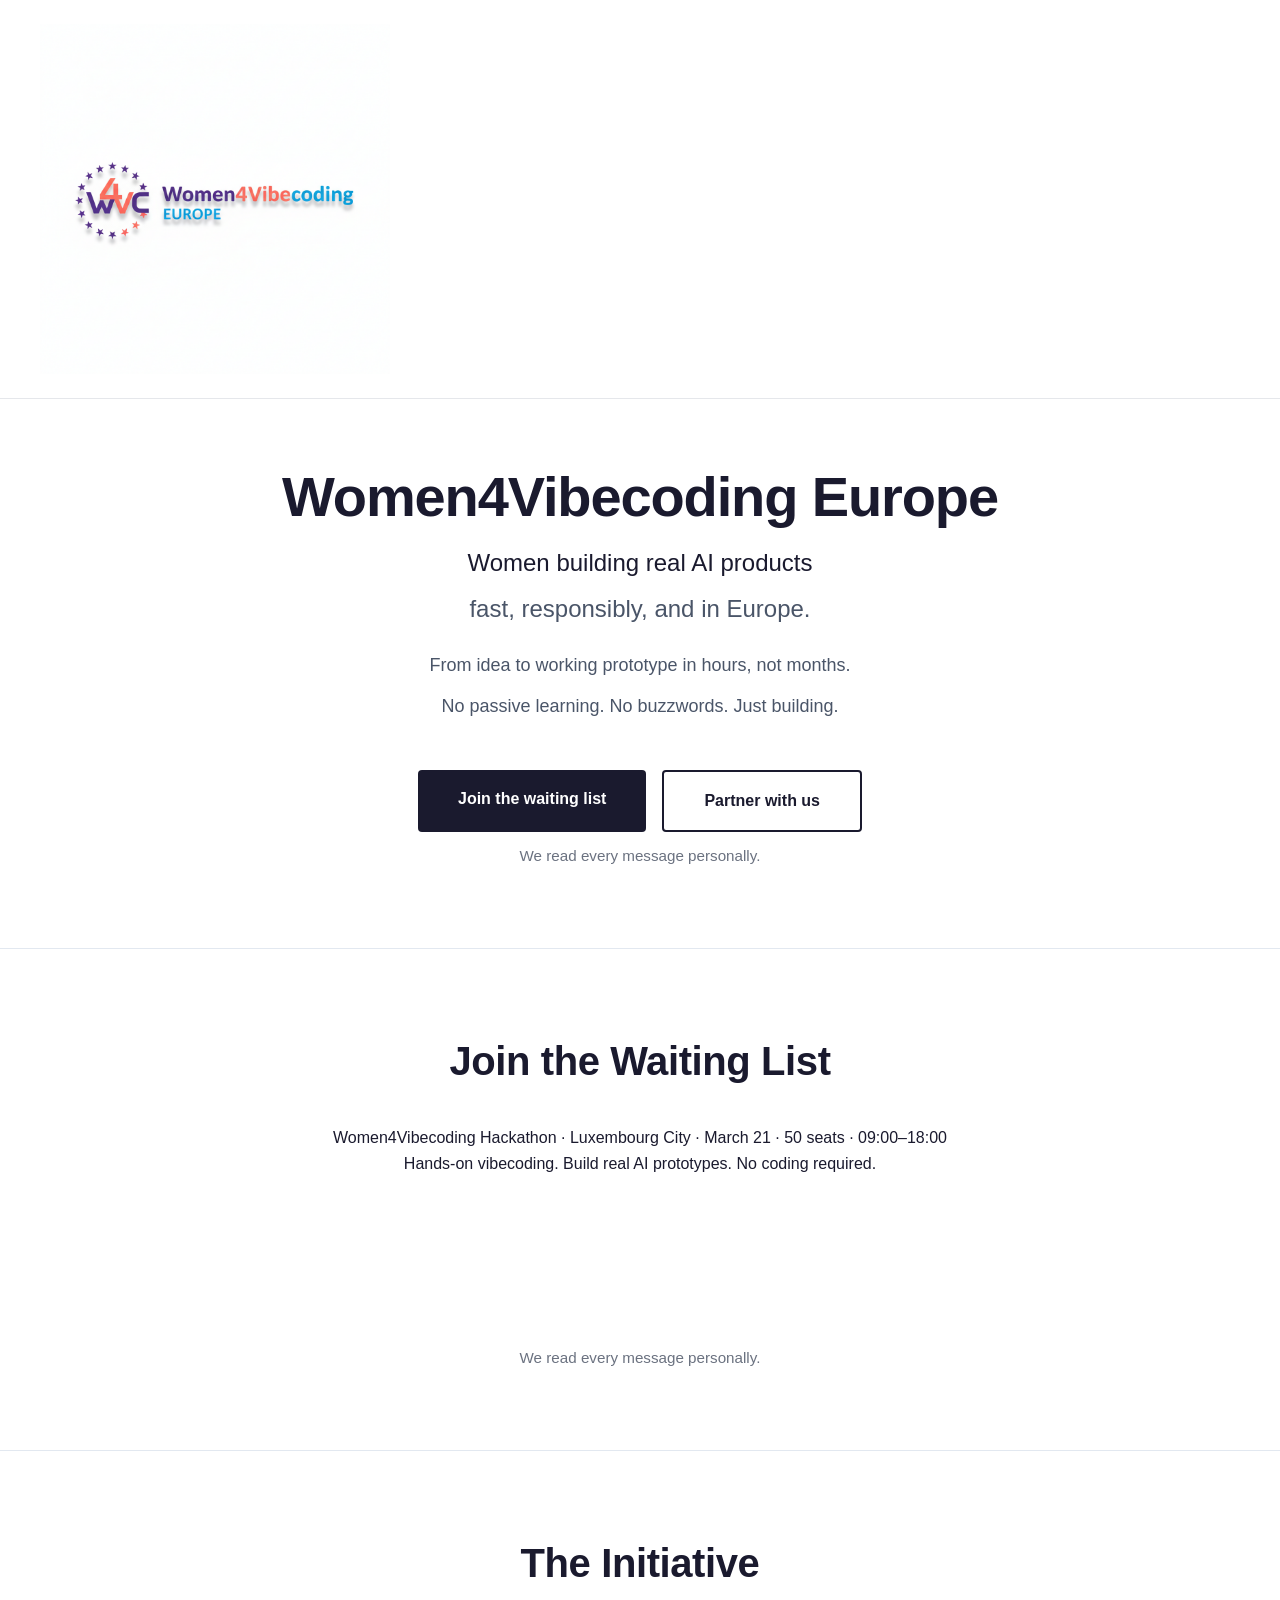
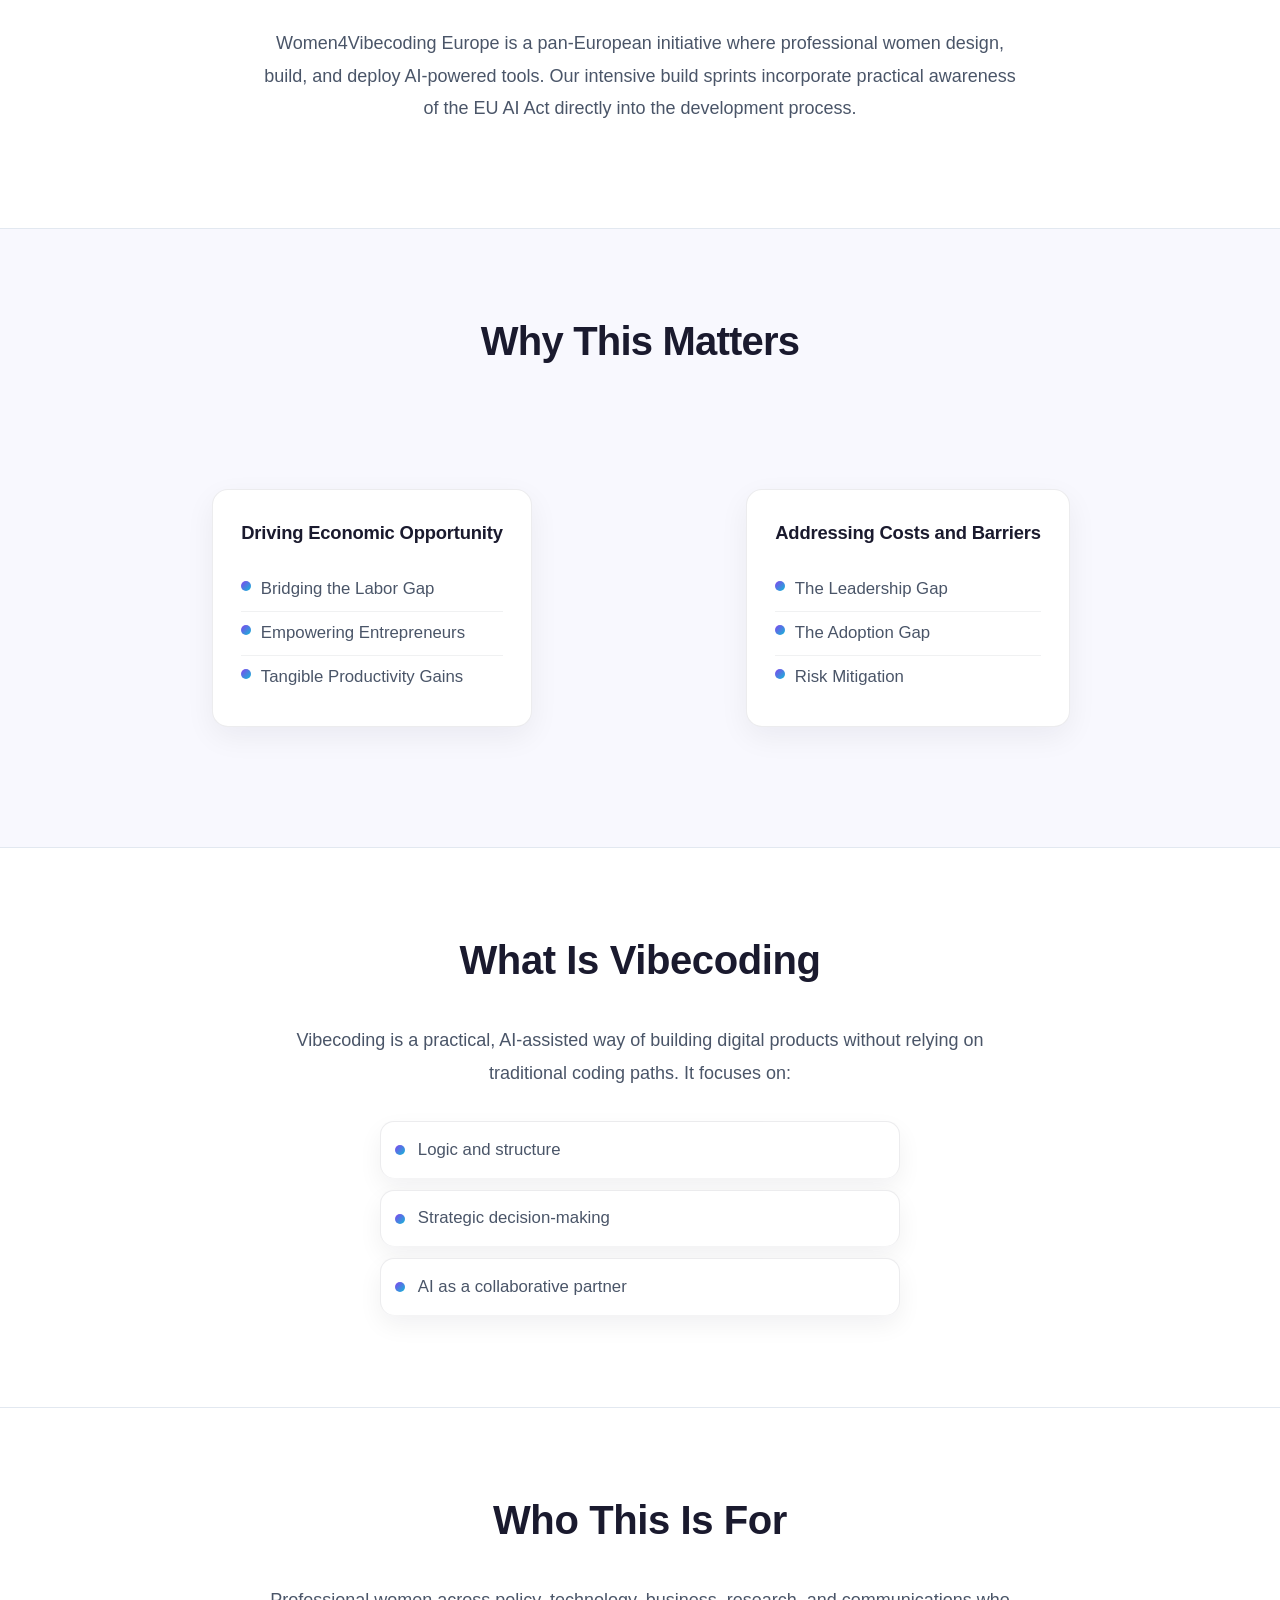
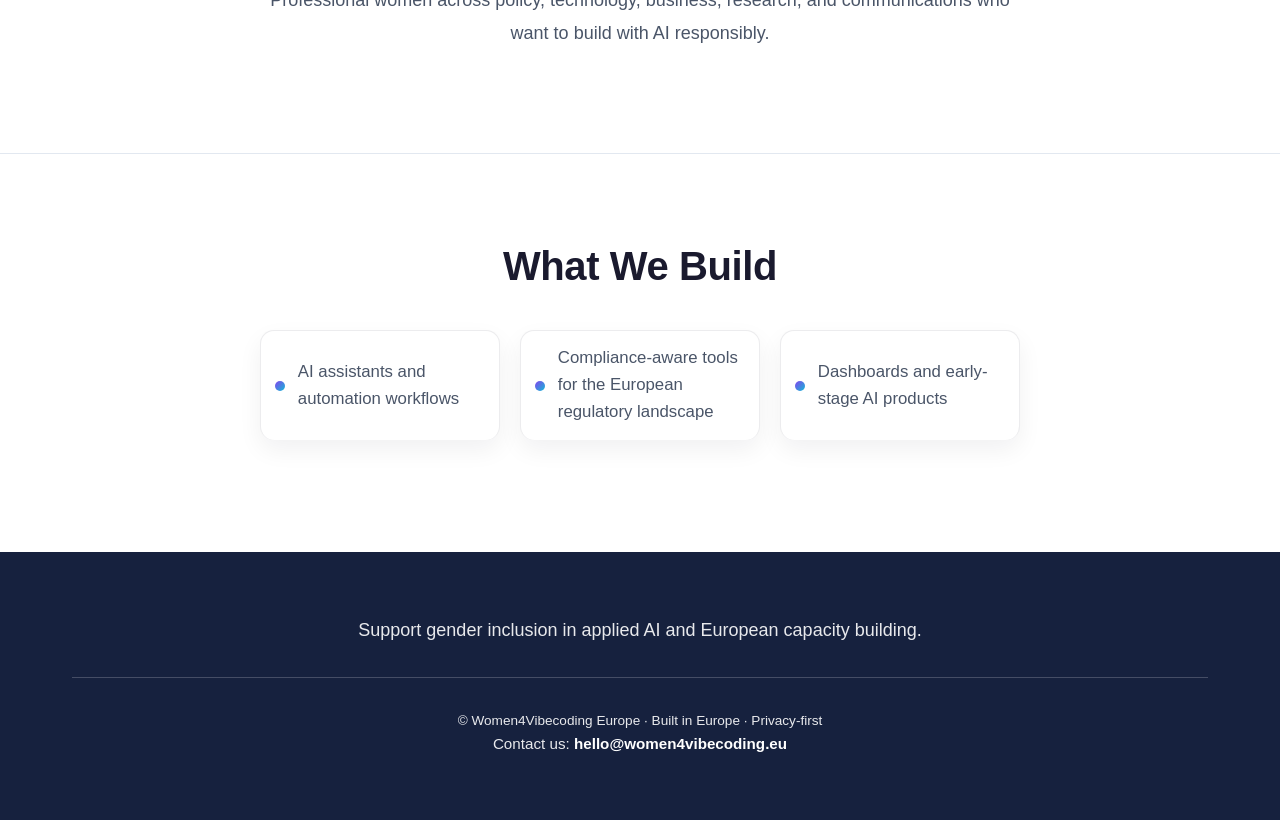
==== index.html @ bbecd5f6 "Refactor waiting list section in index.html" ====
<!DOCTYPE html>
<html lang="en">
<head>
    <meta charset="UTF-8">
    <meta name="viewport" content="width=device-width, initial-scale=1.0">
    <meta name="description" content="Women4Vibecoding Europe - Women building real AI products fast, responsibly, and in Europe.">
    <title>Women4Vibecoding Europe</title>
    <link rel="stylesheet" href="styles.css">
</head>
<body>
    <!-- HEADER -->
    <header class="site-header">
        <div class="header-inner">
            <img src="assets/logo.png" alt="Women4Vibecoding Europe logo" class="site-logo" />
        </div>
    </header>

    <!-- HERO SECTION -->
    <section class="hero">
        <div class="container">
            <h1>Women4Vibecoding Europe</h1>
            <p class="hero-subtitle">
                Women building real AI products<br />
                <span class="hero-subline">fast, responsibly, and in Europe.</span>
            </p>
            <div class="support-text">
                <p>From idea to working prototype in hours, not months.</p>
                <p>No passive learning. No buzzwords. Just building.</p>
            </div>
            <div class="cta-group">
               <a href="#waiting-list" class="btn btn-primary">Join the waiting list</a>

                <a href="mailto:hello@women4vibecoding.eu?subject=Partnership%20Inquiry%20%E2%80%93%20Women4Vibecoding%20Europe&body=Hello%20Women4Vibecoding%20Europe%20team%2C%0D%0A%0D%0AI%20would%20like%20to%20explore%20a%20potential%20partnership.%0D%0A%0D%0AOrganization%3A%0D%0AType%20of%20partnership%3A%0D%0ACountry%3A%0D%0A%0D%0ABest%20regards%2C" class="btn btn-secondary">Partner with us</a>
            </div>
            <p class="cta-note">We read every message personally.</p>
        </div>
    </section>
    
    <!-- WAITING LIST -->
<section class="section waiting-list" id="waiting-list">
  <div class="container">
    <h2>Join the Waiting List</h2>

    <p class="waiting-intro">
      Women4Vibecoding Hackathon · Luxembourg City · March 21 · 50 seats · 09:00–18:00<br>
      Hands-on vibecoding. Build real AI prototypes. No coding required.
    </p>

    <div class="form-wrapper">
      <iframe
        src="https://docs.google.com/forms/d/e/1FAIpQLScGwPpW0lALgQm5p0lNPmf7tc7ethGDzcjb0LZGC8SqB6y7Rw/viewform?embedded=true"
        frameborder="0"
        marginheight="0"
        marginwidth="0"
        loading="lazy"
      >
        Loading…
      </iframe>
    </div>

    <p class="cta-note">We read every message personally.</p>
  </div>
</section>
    <!-- THE INITIATIVE -->
    <section class="section" id="initiative">
        <div class="container">
            <h2>The Initiative</h2>
            <div class="content">
                <p>Women4Vibecoding Europe is a pan-European initiative where professional women design, build, and deploy AI-powered tools. Our intensive build sprints incorporate practical awareness of the EU AI Act directly into the development process.</p>
            </div>
        </div>
    </section>

    <!-- WHY THIS MATTERS -->
    <section class="section why-matters" id="why-matters">
        <div class="container">
            <h2>Why This Matters</h2>
            
            <div class="matters-group">
                <h3>Driving Economic Opportunity</h3>
                <ul>
                    <li>Bridging the Labor Gap</li>
                    <li>Empowering Entrepreneurs</li>
                    <li>Tangible Productivity Gains</li>
                </ul>
            </div>

            <div class="matters-group">
                <h3>Addressing Costs and Barriers</h3>
                <ul>
                    <li>The Leadership Gap</li>
                    <li>The Adoption Gap</li>
                    <li>Risk Mitigation</li>
                </ul>
            </div>
        </div>
    </section>

    <!-- WHAT IS VIBECODING -->
    <section class="section" id="vibecoding">
        <div class="container">
            <h2>What Is Vibecoding</h2>
            <div class="content">
                <p>Vibecoding is a practical, AI-assisted way of building digital products without relying on traditional coding paths. It focuses on:</p>
                <ul class="vibecoding-list">
                    <li>Logic and structure</li>
                    <li>Strategic decision-making</li>
                    <li>AI as a collaborative partner</li>
                </ul>
            </div>
        </div>
    </section>

    <!-- WHO THIS IS FOR -->
    <section class="section" id="who-for">
        <div class="container">
            <h2>Who This Is For</h2>
            <div class="content">
                <p>Professional women across policy, technology, business, research, and communications who want to build with AI responsibly.</p>
            </div>
        </div>
    </section>

    <!-- WHAT WE BUILD -->
    <section class="section" id="what-build">
        <div class="container">
            <h2>What We Build</h2>
            <div class="content">
                <ul class="build-list">
                    <li>AI assistants and automation workflows</li>
                    <li>Compliance-aware tools for the European regulatory landscape</li>
                    <li>Dashboards and early-stage AI products</li>
                </ul>
            </div>
        </div>
    </section>

    <!-- FOOTER / CONTACT -->
    <footer class="footer" id="contact">
        <div class="container">
            <p class="footer-text">Support gender inclusion in applied AI and European capacity building.</p>
            <div class="site-footer">
                <p class="footer-legal">
  © Women4Vibecoding Europe · Built in Europe · Privacy-first
</p>

                <p>
                    Contact us: 
                    <a href="mailto:hello@women4vibecoding.eu">hello@women4vibecoding.eu</a>
                </p>
            </div>
        </div>
    </footer>
</body>
</html>
---- styles.css ----
/* Reset and Base Styles */
* {
    margin: 0;
    padding: 0;
    box-sizing: border-box;
}

:root {
    --primary-color: #1a1a2e;
    --secondary-color: #16213e;
    --accent-color: #0f3460;
    --text-color: #1a1a2e;
    --text-light: #4a5568;
    --white: #ffffff;
    --border-color: #e2e8f0;
    --hover-primary: #0f1419;
    --hover-secondary: #2d3748;
}

body {
    font-family: -apple-system, BlinkMacSystemFont, 'Segoe UI', 'Roboto', 'Oxygen', 'Ubuntu', 'Cantarell', 'Fira Sans', 'Droid Sans', 'Helvetica Neue', sans-serif;
    line-height: 1.6;
    color: var(--text-color);
    background-color: var(--white);
    font-size: 16px;
}

.container {
    max-width: 1200px;
    margin: 0 auto;
    padding: 0 2rem;
}

/* Header */
.site-header {
    background: #ffffff;
    padding-top: 24px;
    padding-bottom: 24px;
    padding-left: 2rem;
    padding-right: 2rem;
    border-bottom: 1px solid #e5e7eb;
}

.header-inner {
    max-width: 1200px;
    margin: 0 auto;
    display: flex;
    align-items: center;
}

.site-logo {
    height: 350px;
    width: auto;
}

/* Hero Section */
.hero {
    padding: 3rem 0 5rem;
    margin-top: 0;
    text-align: center;
    background-color: var(--white);
}

.hero h1 {
    font-size: 3.5rem;
    font-weight: 700;
    line-height: 1.2;
    margin-top: 16px;
    margin-bottom: 16px;
    color: var(--text-color);
    letter-spacing: -0.02em;
}

.hero-subtitle {
    font-size: 1.5rem;
    line-height: 1.4;
    margin-top: 1rem;
    margin-bottom: 24px;
    color: var(--text-color);
}

.hero-subline {
    display: block;
    margin-top: 0.75rem;
    font-weight: 500;
    color: var(--text-light);
}

.hero .support-text {
    margin-bottom: 3rem;
    font-size: 1.125rem;
    color: var(--text-light);
    line-height: 1.8;
}

.hero .support-text p {
    margin-bottom: 0.5rem;
}

.cta-group {
    display: flex;
    gap: 1rem;
    justify-content: center;
    flex-wrap: wrap;
}

.cta-note {
    margin-top: 0.75rem;
    font-size: 0.95rem;
    color: #6b7280;
    text-align: center;
}

/* Buttons */
.btn {
    display: inline-block;
    padding: 1rem 2.5rem;
    font-size: 1rem;
    font-weight: 600;
    text-decoration: none;
    border-radius: 4px;
    transition: background-color 0.2s ease, color 0.2s ease;
    border: none;
    cursor: pointer;
}

.btn-primary {
    background-color: var(--primary-color);
    color: var(--white);
}

.btn-primary:hover {
    background-color: var(--hover-primary);
}

.btn-secondary {
    background-color: transparent;
    color: var(--primary-color);
    border: 2px solid var(--primary-color);
}

.btn-secondary:hover {
    background-color: var(--primary-color);
    color: var(--white);
}

/* Section Styles */
.section {
    padding: 5rem 0;
    border-top: 1px solid var(--border-color);
}

.section:first-of-type {
    border-top: none;
    padding-top: 6rem;
}

.section h2 {
    font-size: 2.5rem;
    font-weight: 700;
    margin-bottom: 3rem;
    color: var(--text-color);
    letter-spacing: -0.01em;
}

.section .content {
    font-size: 1.125rem;
    line-height: 1.8;
    color: var(--text-light);
    max-width: 800px;
}

.section .content p {
    margin-bottom: 1.5rem;
}

/* Lists */
.matters-list,
.vibecoding-list,
.build-list {
    list-style: none;
    padding-left: 0;
}

.matters-list li,
.vibecoding-list li,
.build-list li {
    padding: 0.75rem 0;
    font-size: 1.125rem;
    line-height: 1.8;
    color: var(--text-light);
    border-bottom: 1px solid var(--border-color);
}

.matters-list li:last-child,
.vibecoding-list li:last-child,
.build-list li:last-child {
    border-bottom: none;
}

.matters-list li strong {
    color: var(--text-color);
    font-weight: 600;
}

/* Why This Matters - Restructured */
.why-matters {
    padding: 5rem 0;
}

.matters-group {
    margin-top: 3rem;
    max-width: 800px;
}

.matters-group:first-of-type {
    margin-top: 2rem;
}

.matters-group h3 {
    font-size: 1.25rem;
    margin-bottom: 1rem;
    color: var(--text-color);
    font-weight: 600;
}

.matters-group ul {
    list-style: none;
    padding-left: 0;
}

.matters-group li {
    padding: 0.75rem 0;
    border-bottom: 1px solid var(--border-color);
    font-size: 1.1rem;
    color: var(--text-light);
}

.matters-group li:last-child {
    border-bottom: none;
}

/* Footer */
.footer {
    padding: 4rem 0;
    background-color: var(--secondary-color);
    color: var(--white);
    text-align: center;
    margin-top: 2rem;
}

.footer-text {
    font-size: 1.125rem;
    margin-bottom: 1rem;
    color: rgba(255, 255, 255, 0.9);
}

.footer-email {
    font-size: 1rem;
    color: rgba(255, 255, 255, 0.8);
}

.footer-email a {
    color: var(--white);
    text-decoration: none;
    font-weight: 600;
}

.footer-email a:hover {
    text-decoration: underline;
}

.site-footer {
    margin-top: 2rem;
    padding: 2rem 0 0;
    border-top: 1px solid rgba(255, 255, 255, 0.2);
    text-align: center;
    font-size: 0.95rem;
}

.site-footer p {
    margin: 0;
    color: rgba(255, 255, 255, 0.9);
}

.site-footer a {
    color: var(--white);
    text-decoration: none;
    font-weight: 600;
}

.site-footer a:hover {
    text-decoration: underline;
}

/* Responsive Design */
@media (max-width: 768px) {
    .container {
        padding: 0 1.5rem;
    }

    .site-header {
        padding: 1rem 1.5rem;
    }

    .site-logo {
        height: 90px;
    }

    .hero {
        padding: 4rem 0 3rem;
    }

    .hero h1 {
        font-size: 2.5rem;
    }

    .hero-subtitle {
        font-size: 1.25rem;
    }

    .hero .support-text {
        font-size: 1rem;
    }

    .section {
        padding: 3rem 0;
    }

    .section h2 {
        font-size: 2rem;
    }

    .section .content {
        font-size: 1rem;
    }

    .cta-group {
        flex-direction: column;
        align-items: stretch;
    }

    .btn {
        width: 100%;
        text-align: center;
    }

    .footer {
        padding: 3rem 0;
    }
}

@media (max-width: 480px) {
    .container {
        padding: 0 1rem;
    }

    .hero h1 {
        font-size: 2rem;
    }

    .hero-subtitle {
        font-size: 1.125rem;
    }

    .section h2 {
        font-size: 1.75rem;
    }
}
.footer-legal {
  margin-top: 2rem;
  font-size: 0.85rem;
  color: #6b7280;
  text-align: center;
}
.section h2 {
  text-align: center;
  margin-bottom: 2rem;
}
.section .content {
  max-width: 760px;
  margin: 0 auto;
  text-align: center;
}
.section ul {
  list-style: none;
  padding: 0;
  margin: 1.5rem auto 0;
  max-width: 600px;
  text-align: left;
}

.section ul li {
  padding: 0.5rem 0;
  font-size: 1.05rem;
  line-height: 1.6;
}
/* ---- FORCE CENTER ALIGNMENT FOR ALL SECTIONS ---- */
section.section {
  text-align: center;
}

section.section .container {
  max-width: 1100px;
  margin: 0 auto;
}

section.section p,
section.section .content {
  max-width: 760px;
  margin-left: auto;
  margin-right: auto;
}

/* Lists: centered block but readable left-aligned items */
section.section ul {
  list-style: none;
  padding: 0;
  margin: 1.25rem auto 0;
  max-width: 600px;
  text-align: left;
}

section.section ul li {
  padding: 0.5rem 0;
  line-height: 1.6;
}

/* “Why This Matters” groups */
section.section .matters-group {
  max-width: 760px;
  margin: 2.5rem auto;
  text-align: center;
}
/* ===== WHY THIS MATTERS: 2-COLUMN LAYOUT ===== */

.why-matters .container {
  max-width: 900px;
  margin: 0 auto;
}

/* Grid layout */
.why-matters .container {
  display: grid;
  grid-template-columns: 1fr 1fr;
  gap: 3rem;
}

/* Section title spans full width */
.why-matters h2 {
  grid-column: 1 / -1;
}

/* Column blocks */
.matters-group {
  text-align: left;
}

/* Headings inside columns */
.matters-group h3 {
  margin-bottom: 1rem;
  font-size: 1.15rem;
}

/* Lists */
.matters-group ul {
  list-style: none;
  padding: 0;
  margin: 0;
}

.matters-group ul li {
  padding: 0.5rem 0;
  line-height: 1.6;
  border: none;          /* kill divider lines */
}

/* Subtle bullet */
.matters-group ul li::before {
  content: "• ";
  opacity: 0.5;
}

/* ===== MOBILE FALLBACK ===== */
@media (max-width: 768px) {
  .why-matters .container {
    grid-template-columns: 1fr;
  }

  .matters-group {
    text-align: center;
  }
}
/* ============================
   PREMIUM POLISH: WHY THIS MATTERS
   ============================ */

/* Give the whole section a soft background and spacing */
.why-matters {
  padding: 5rem 0;
  background: rgba(79, 70, 229, 0.04); /* very soft tint */
}

/* Keep layout centered and readable */
.why-matters .container {
  max-width: 980px;
  margin: 0 auto;
}

/* Make the section title feel intentional */
.why-matters h2 {
  text-align: center;
  margin-bottom: 2.5rem;
  letter-spacing: -0.02em;
}

/* Turn the two groups into cards */
.matters-group {
  background: #ffffff;
  border: 1px solid rgba(15, 23, 42, 0.08);
  border-radius: 16px;
  padding: 1.75rem 1.75rem;
  box-shadow: 0 10px 30px rgba(15, 23, 42, 0.06);
}

/* Card headings */
.matters-group h3 {
  text-align: left;
  margin: 0 0 1rem;
  font-size: 1.15rem;
  letter-spacing: -0.01em;
}

/* Clean list style inside cards */
.matters-group ul {
  list-style: none;
  padding: 0;
  margin: 0;
}

/* Each list item looks like a clean row */
.matters-group ul li {
  display: flex;
  align-items: flex-start;
  gap: 0.6rem;
  padding: 0.65rem 0;
  border-bottom: 1px solid rgba(15, 23, 42, 0.06);
  line-height: 1.55;
}

/* Remove the last divider line */
.matters-group ul li:last-child {
  border-bottom: none;
}

/* Premium bullet: small gradient dot */
.matters-group ul li::before {
  content: "";
  width: 10px;
  height: 10px;
  margin-top: 0.35rem;
  border-radius: 999px;
  background: linear-gradient(135deg, #7c3aed, #06b6d4);
  flex: 0 0 10px;
  opacity: 0.95;
}

/* Make the grid breathe (desktop) */
.why-matters .container {
  display: grid;
  grid-template-columns: 1fr 1fr;
  gap: 2.25rem;
}

.why-matters h2 {
  grid-column: 1 / -1;
}

/* Mobile: stack cards and center text a bit */
@media (max-width: 768px) {
  .why-matters .container {
    grid-template-columns: 1fr;
    gap: 1.25rem;
  }

  .matters-group h3 {
    text-align: center;
  }

  .matters-group ul li {
    justify-content: center;
  }
}
/* ============================
   ALIGN FIX: WHAT IS VIBECODING
   ============================ */

#vibecoding .container {
  max-width: 760px;
  margin: 0 auto;
  text-align: center;
}

#vibecoding .content {
  margin-top: 1.5rem;
}

/* Keep the list visually centered but readable */
#vibecoding ul {
  max-width: 520px;
  margin: 2rem auto 0;
  padding: 0;
  list-style: none;
  text-align: left;
}

/* List items spacing */
#vibecoding ul li {
  padding: 0.75rem 0;
  border-bottom: 1px solid rgba(15, 23, 42, 0.08);
  line-height: 1.6;
}

/* Remove last divider */
#vibecoding ul li:last-child {
  border-bottom: none;
}/
/* ============================
   PREMIUM LIST STYLE (VIBECODING + BUILD)
   ============================ */

/* Shared: nicer list block */
#vibecoding ul,
#what-build ul {
  max-width: 520px;
  margin: 2rem auto 0;
  padding: 0;
  list-style: none;
  text-align: left;
}

/* Shared: remove those long divider lines and add structure */
#vibecoding ul li,
#what-build ul li {
  border-bottom: none !important;
  padding: 0.9rem 1rem;
  margin: 0.75rem 0;
  line-height: 1.6;
  background: #ffffff;
  border: 1px solid rgba(15, 23, 42, 0.08);
  border-radius: 14px;
  box-shadow: 0 10px 25px rgba(15, 23, 42, 0.06);
  position: relative;
}

/* Accent dot (matches your Why This Matters polish) */
#vibecoding ul li::before,
#what-build ul li::before {
  content: "";
  width: 10px;
  height: 10px;
  border-radius: 999px;
  background: linear-gradient(135deg, #7c3aed, #06b6d4);
  position: absolute;
  left: 14px;
  top: 50%;
  transform: translateY(-50%);
  opacity: 0.95;
}

/* Space the text away from the dot */
#vibecoding ul li,
#what-build ul li {
  padding-left: 2.3rem;
}

/* Mobile: keep it neat */
@media (max-width: 768px) {
  #vibecoding ul,
  #what-build ul {
    max-width: 92%;
  }
}
/* ============================
   WHAT WE BUILD: GRID ON DESKTOP
   ============================ */
@media (min-width: 900px) {
  #what-build ul {
    max-width: 980px;
    display: grid;
    grid-template-columns: repeat(3, 1fr);
    gap: 1.25rem;
  }

  #what-build ul li {
    margin: 0; /* grid handles spacing */
    min-height: 96px;
    display: flex;
    align-items: center;
  }
/* WAITING LIST FORM — LARGE & READABLE */

.form-embed {
  width: 100%;
  max-width: 1100px;   /* wider on desktop */
  margin: 2.5rem auto;
  border-radius: 20px;
  overflow: hidden;
  border: 1px solid rgba(15, 23, 42, 0.12);
  box-shadow: 0 20px 40px rgba(15, 23, 42, 0.08);
  background: #fff;
}

.form-embed iframe {
    /* Waiting list form – FIXED SIZE */
.waiting-list .form-wrapper {
  width: 100%;
  max-width: 900px;
  margin: 3rem auto;
  padding: 0;
}

.waiting-list iframe {
  width: 100%;
  height: 1100px; /* KEY FIX */
  border: none;
  border-radius: 12px;
}

/* Mobile */
@media (max-width: 768px) {
  .waiting-list iframe {
    height: 1200px;
  }
}
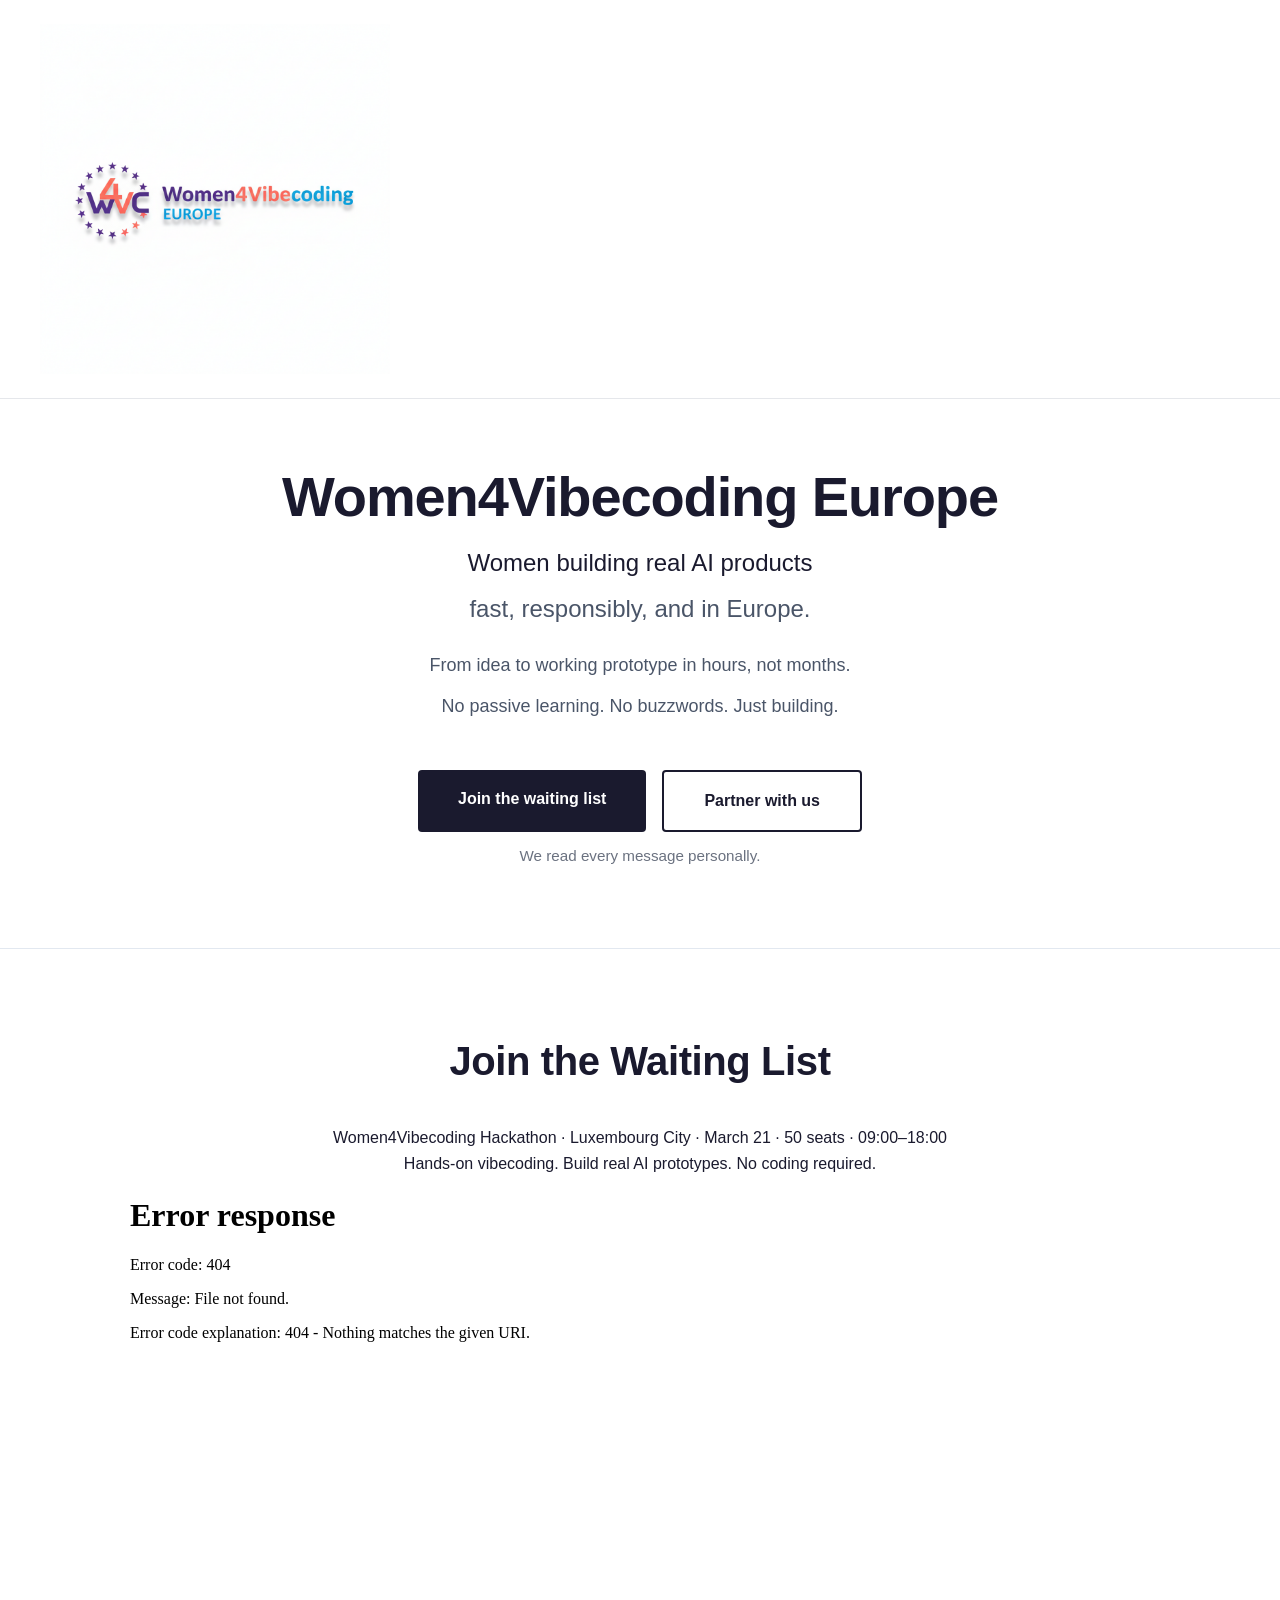
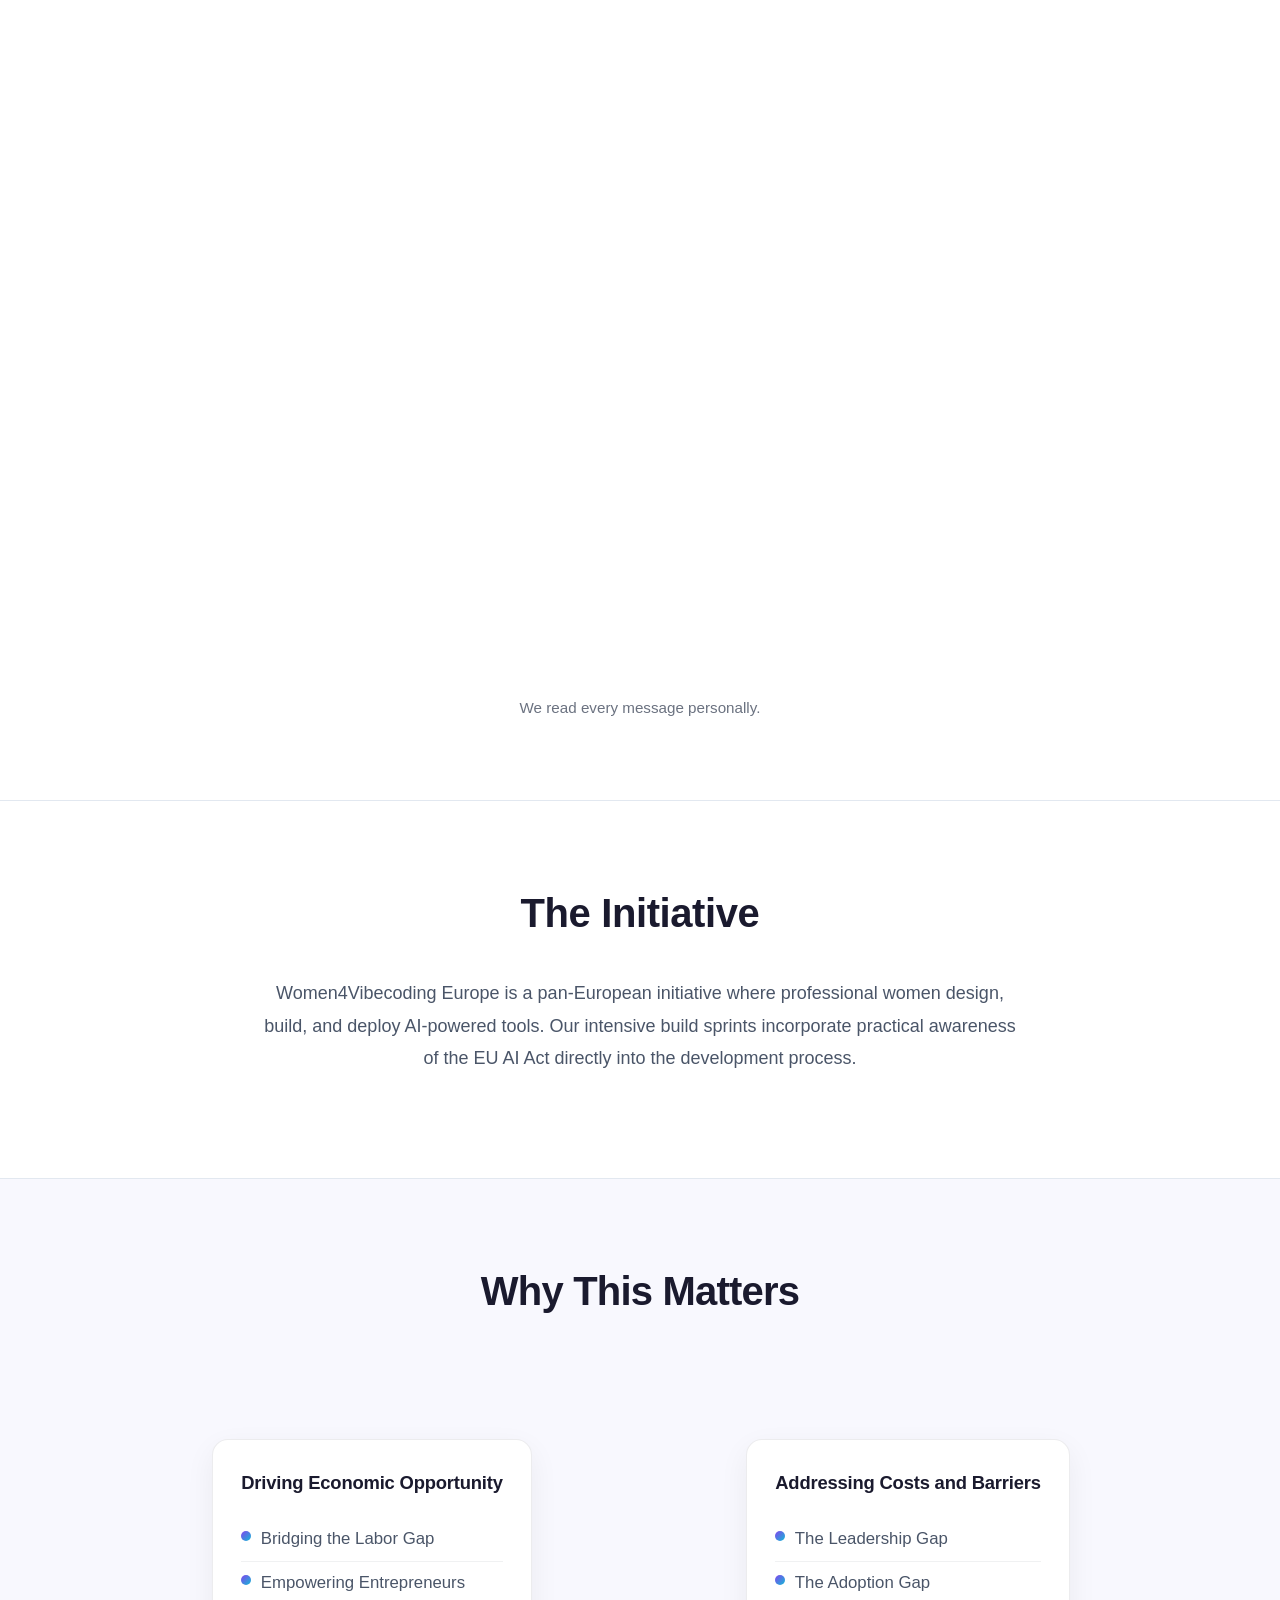
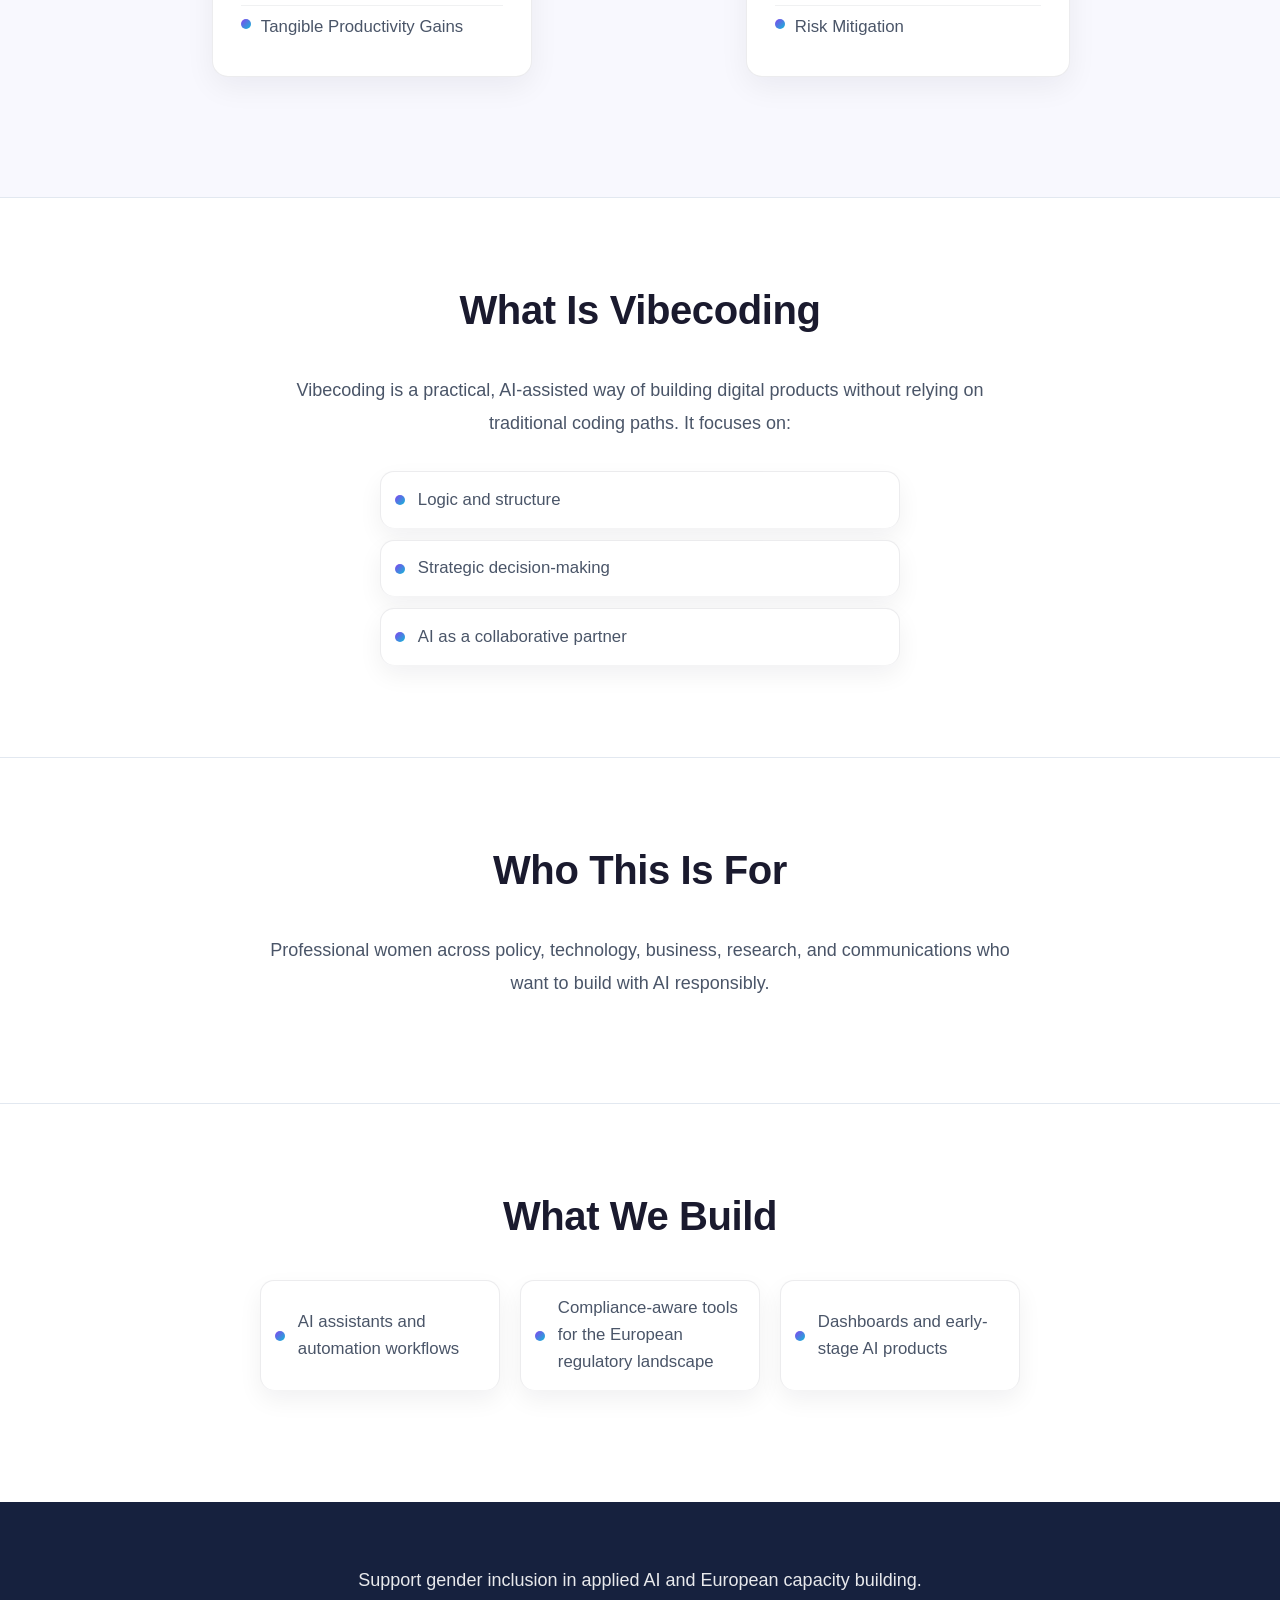
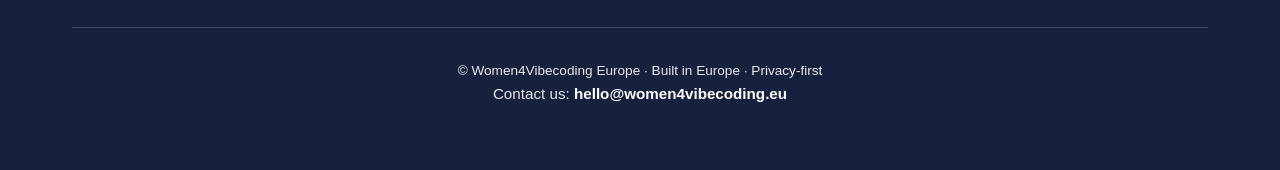
==== commit 60359a19: "Update iframe src to use placeholder link Replaced Google Form embed link with a placeholder." ====
--- a/index.html
+++ b/index.html
@@ -48,14 +48,12 @@
 
     <div class="form-wrapper">
       <iframe
-        src="https://docs.google.com/forms/d/e/1FAIpQLScGwPpW0lALgQm5p0lNPmf7tc7ethGDzcjb0LZGC8SqB6y7Rw/viewform?embedded=true"
-        frameborder="0"
-        marginheight="0"
-        marginwidth="0"
-        loading="lazy"
-      >
-        Loading…
-      </iframe>
+  src="YOUR_GOOGLE_FORM_EMBED_LINK_HERE"
+  style="width:100%; height:1100px; border:0; border-radius:12px;"
+  loading="lazy"
+>
+</iframe>
+
     </div>
 
     <p class="cta-note">We read every message personally.</p>
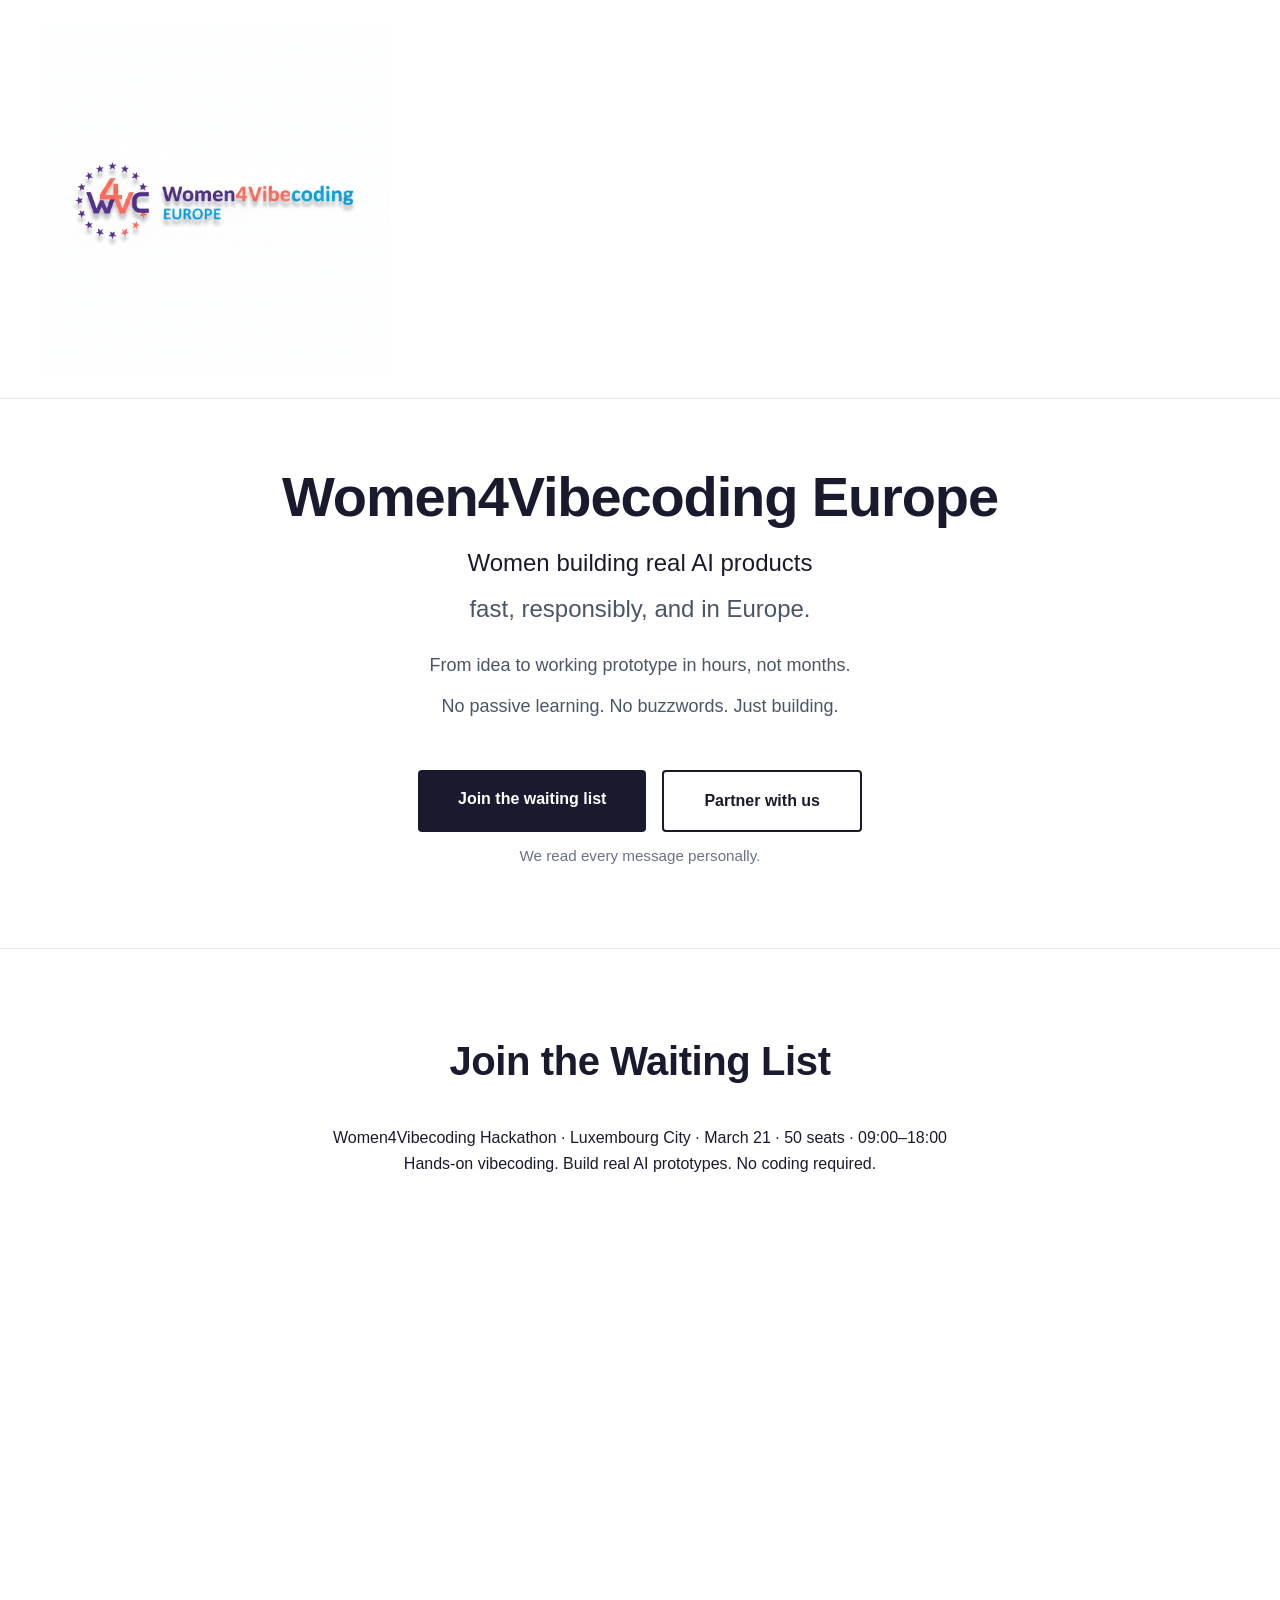
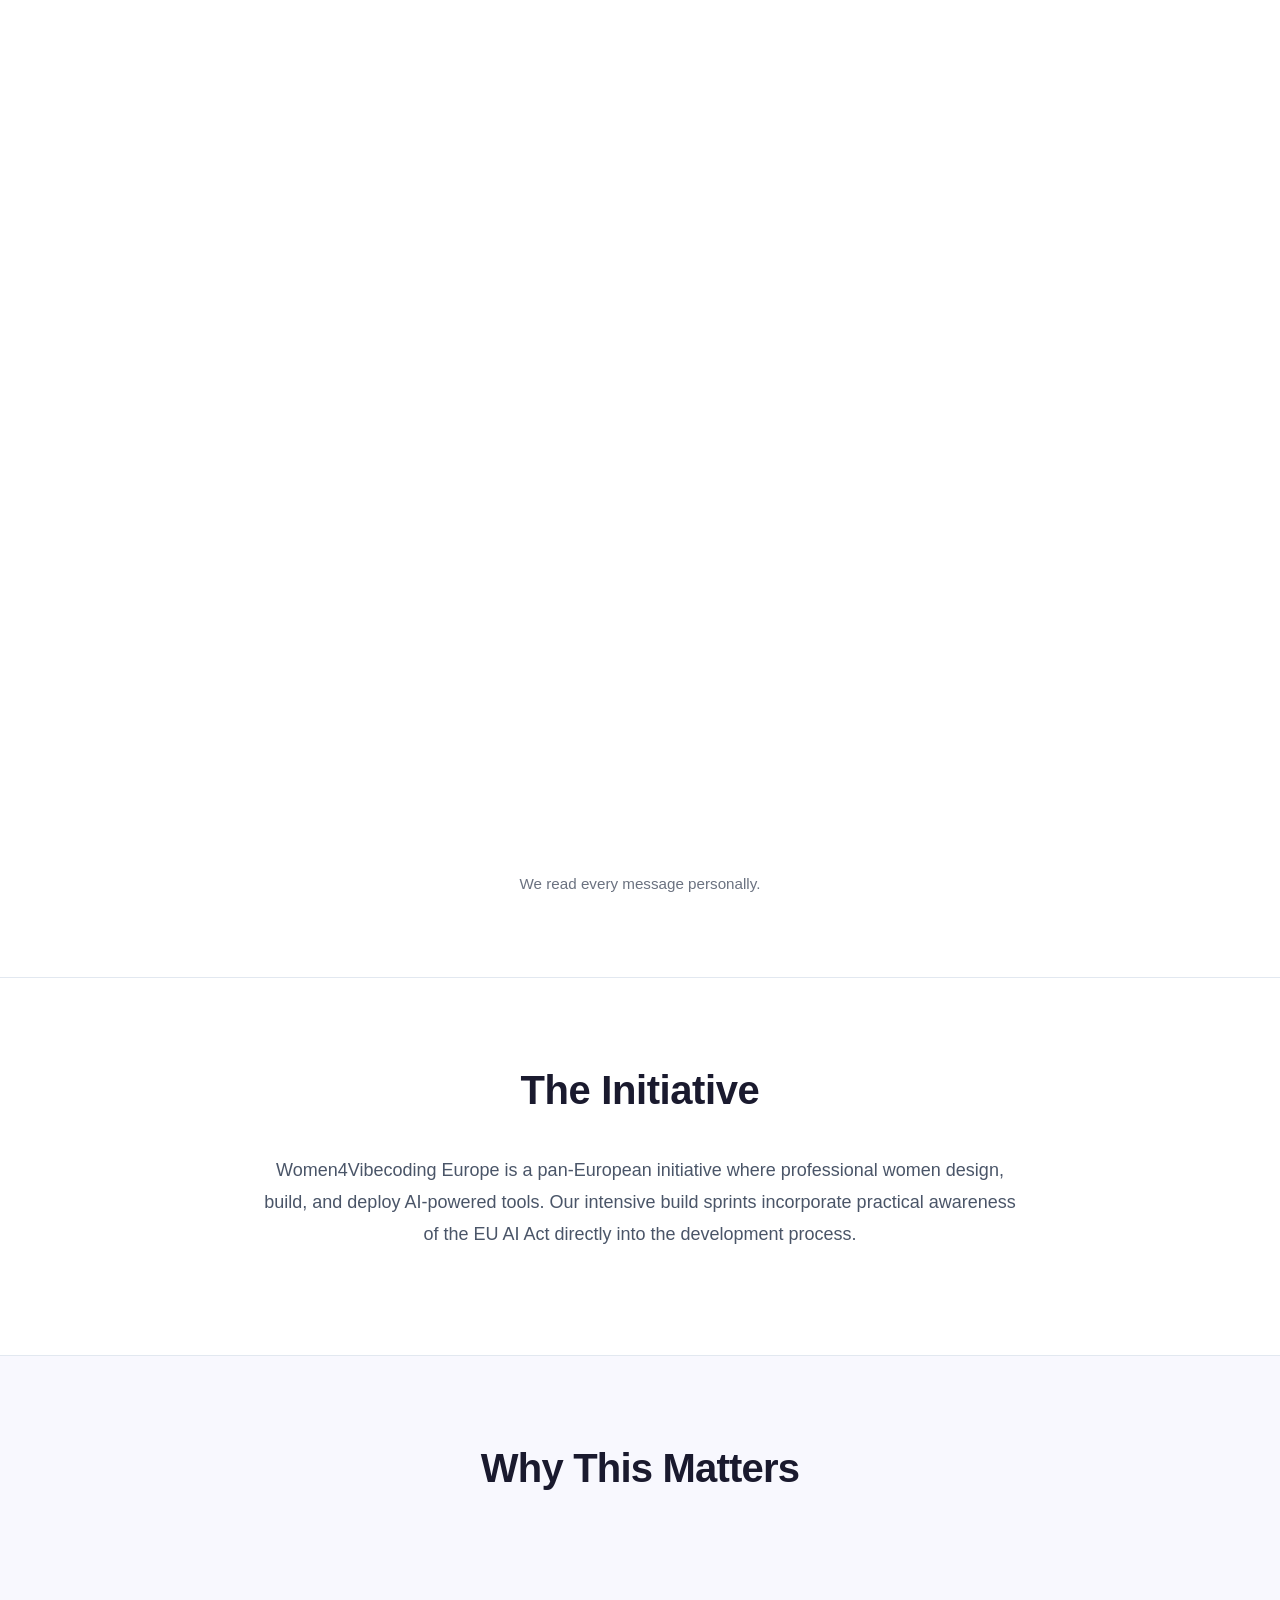
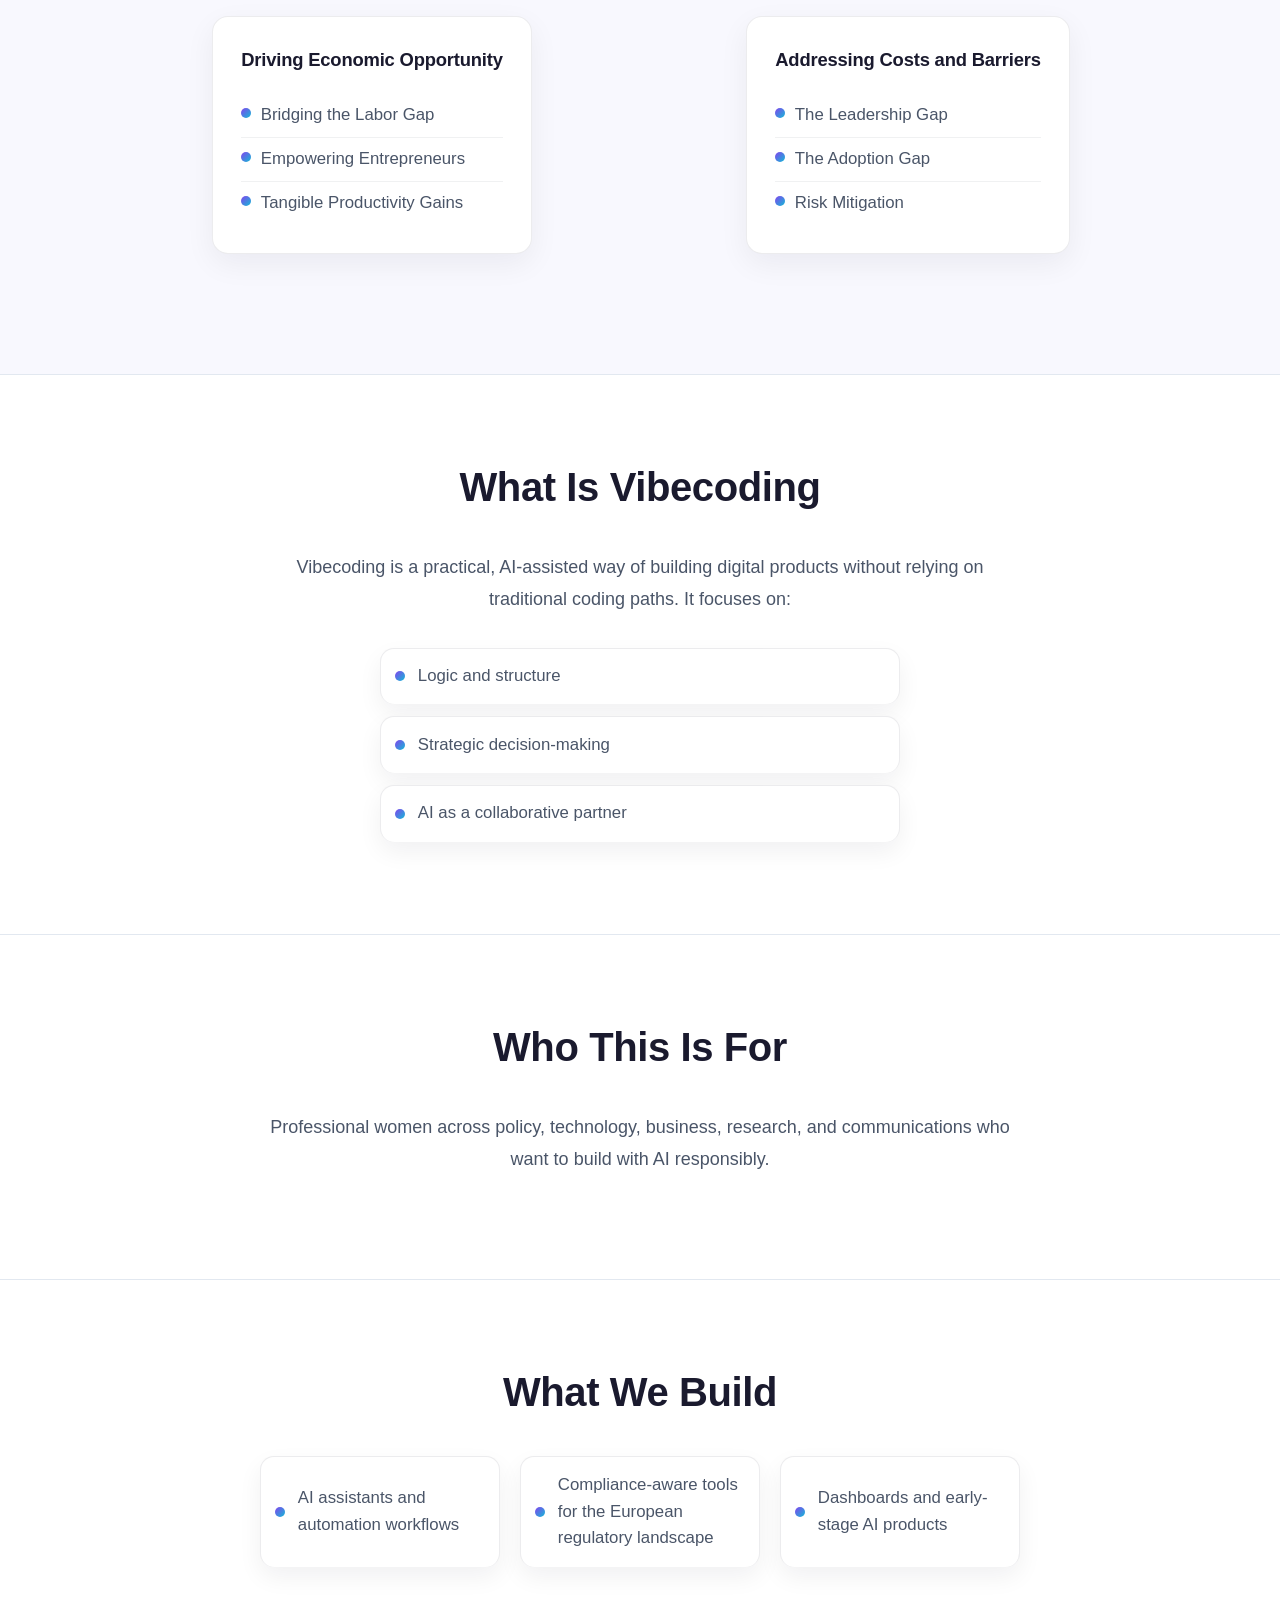
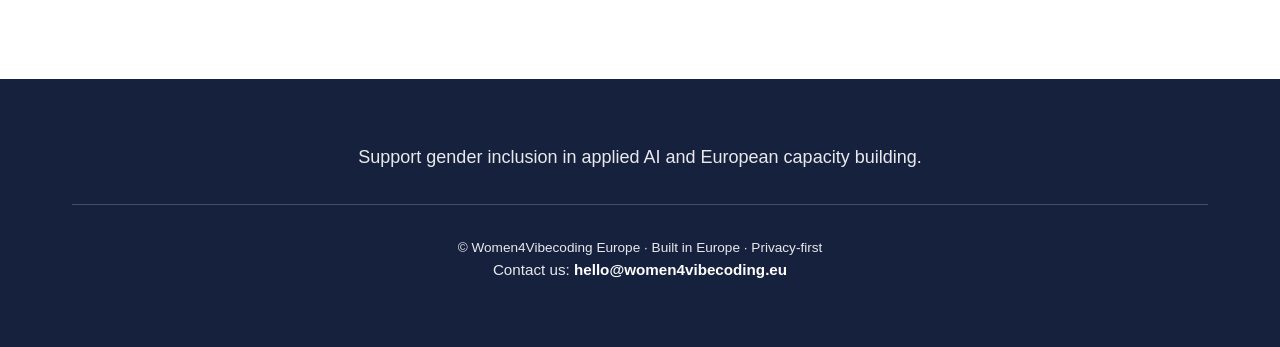
==== commit 04923e45: "Update Google Form embed link in index.html" ====
--- a/index.html
+++ b/index.html
@@ -48,7 +48,7 @@
 
     <div class="form-wrapper">
       <iframe
-  src="YOUR_GOOGLE_FORM_EMBED_LINK_HERE"
+  src="https://docs.google.com/forms/d/e/1FAIpQLScGwPpW0lALgQm5p0lNPmf7tc7ethGDzcjb0LZGC8SqB6y7Rw/viewform?embedded=true"
   style="width:100%; height:1100px; border:0; border-radius:12px;"
   loading="lazy"
 >
--- a/styles.css
+++ b/styles.css
@@ -711,7 +711,7 @@
   background: #fff;
 }
 
-.form-embed iframe {
+
     /* Waiting list form – FIXED SIZE */
 .waiting-list .form-wrapper {
   width: 100%;
@@ -721,24 +721,27 @@
 }
 
 .waiting-list iframe {
+  display: block;
   width: 100%;
-  height: 1100px; /* KEY FIX */
-  border: none;
+  min-height: 1200px;
+  border: 0;
   border-radius: 12px;
 }
 
-/* Mobile */
+
 @media (max-width: 768px) {
   .waiting-list iframe {
-    height: 1200px;
-  }
-}
-
-
-
-
-
-
-
-
-
+    min-height: 1400px;
+  }
+}
+
+
+
+
+
+
+
+
+
+
+
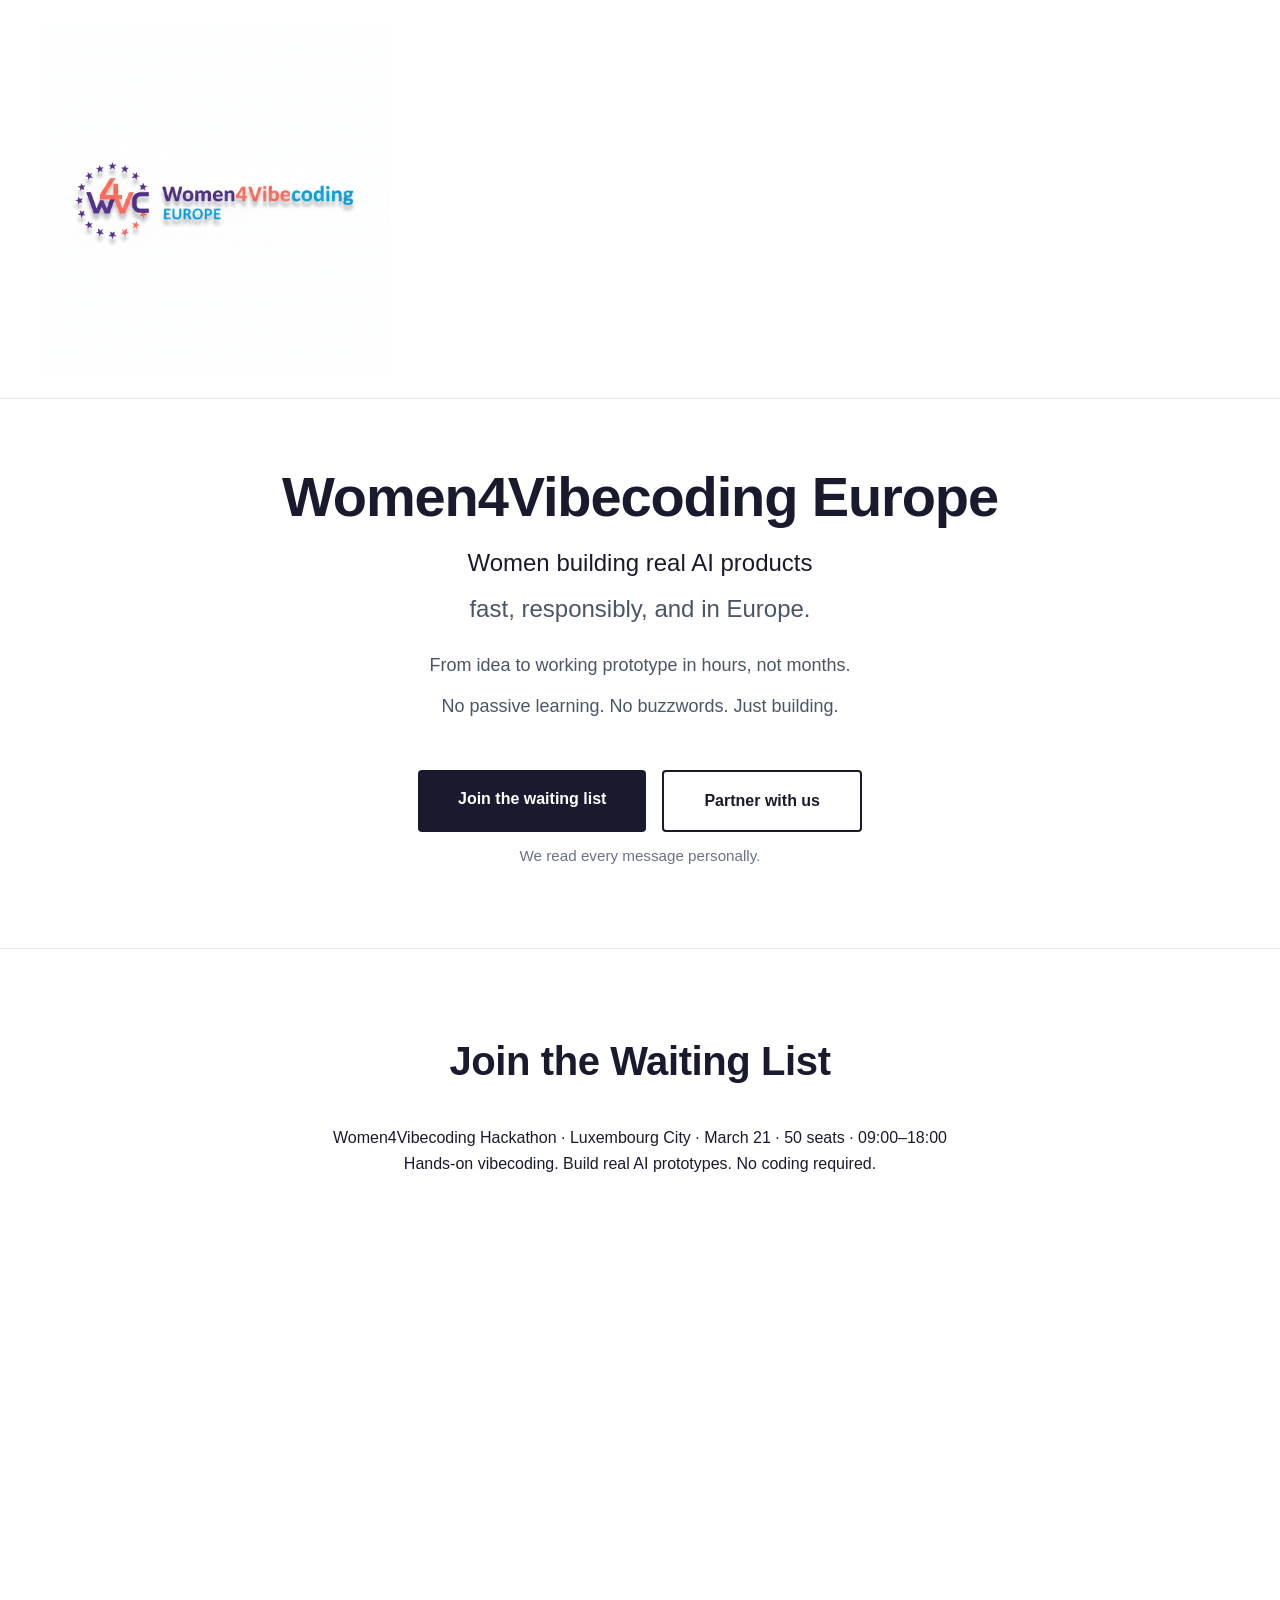
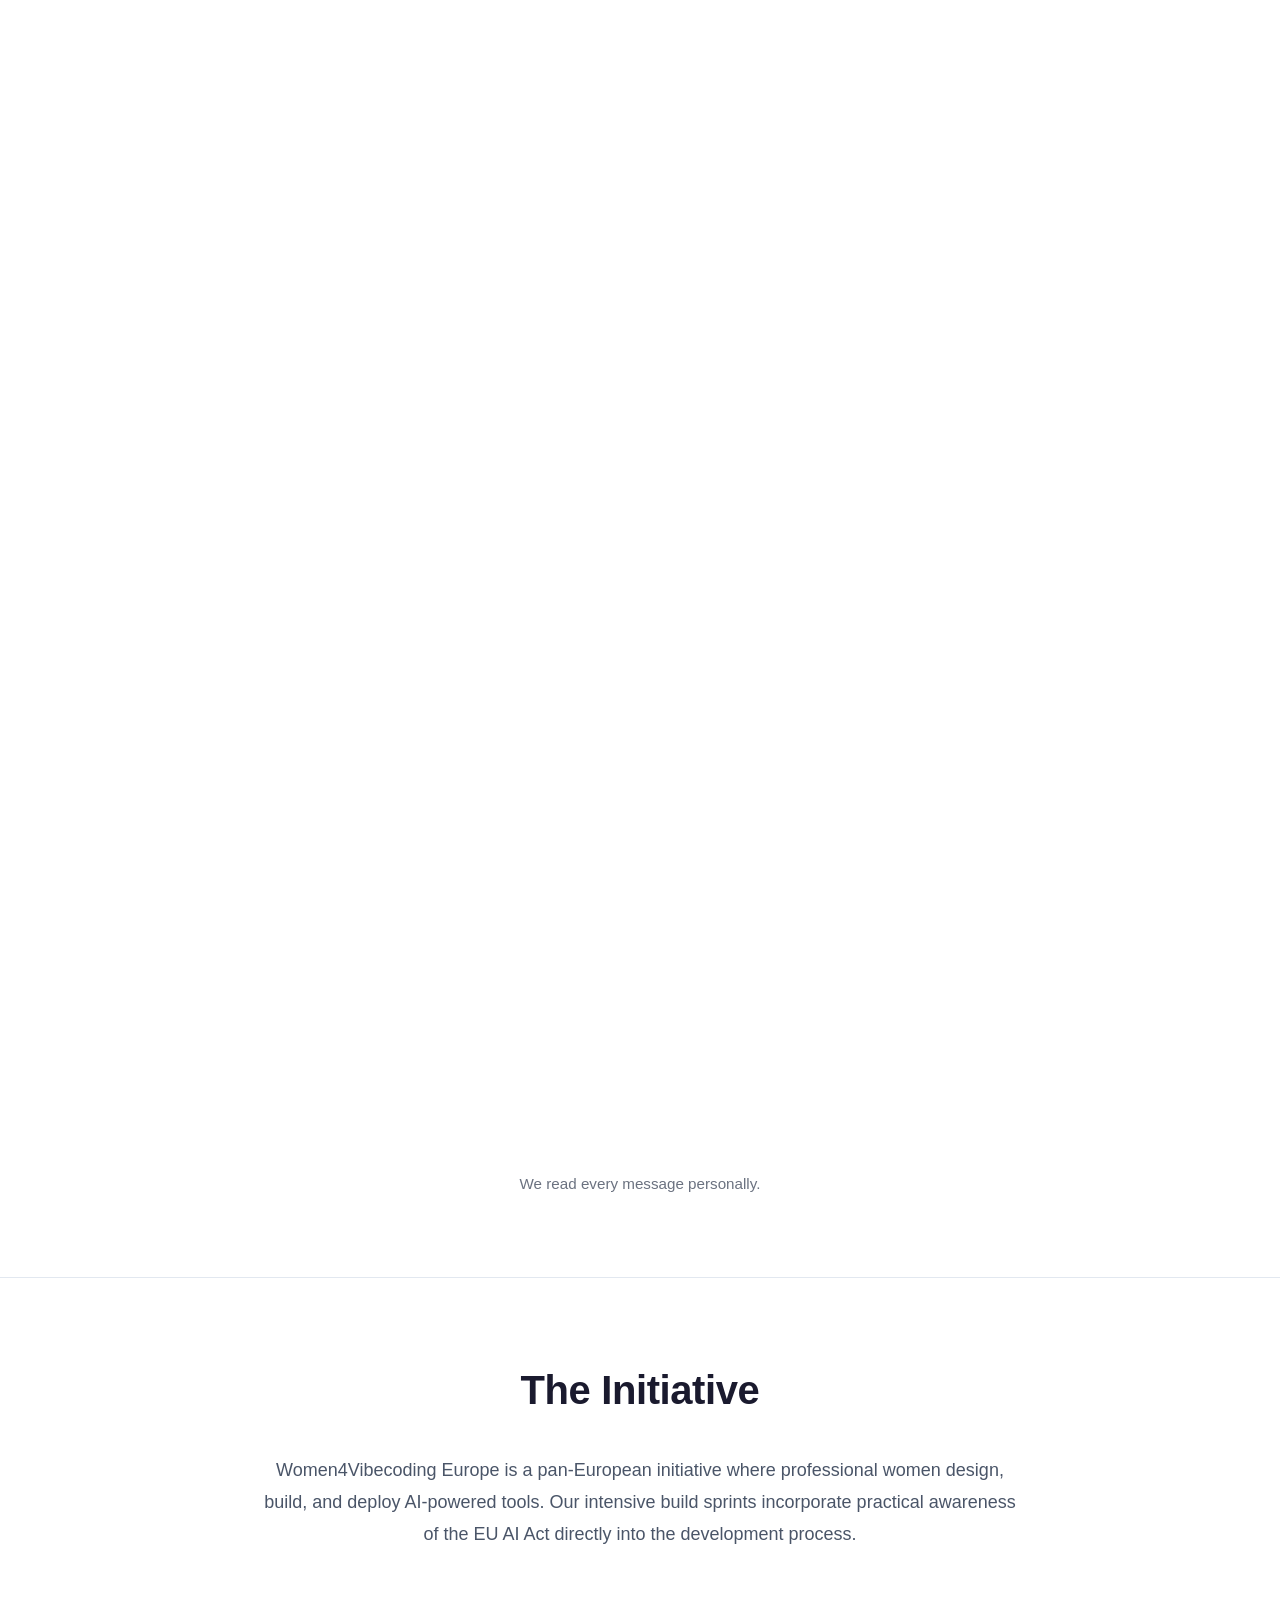
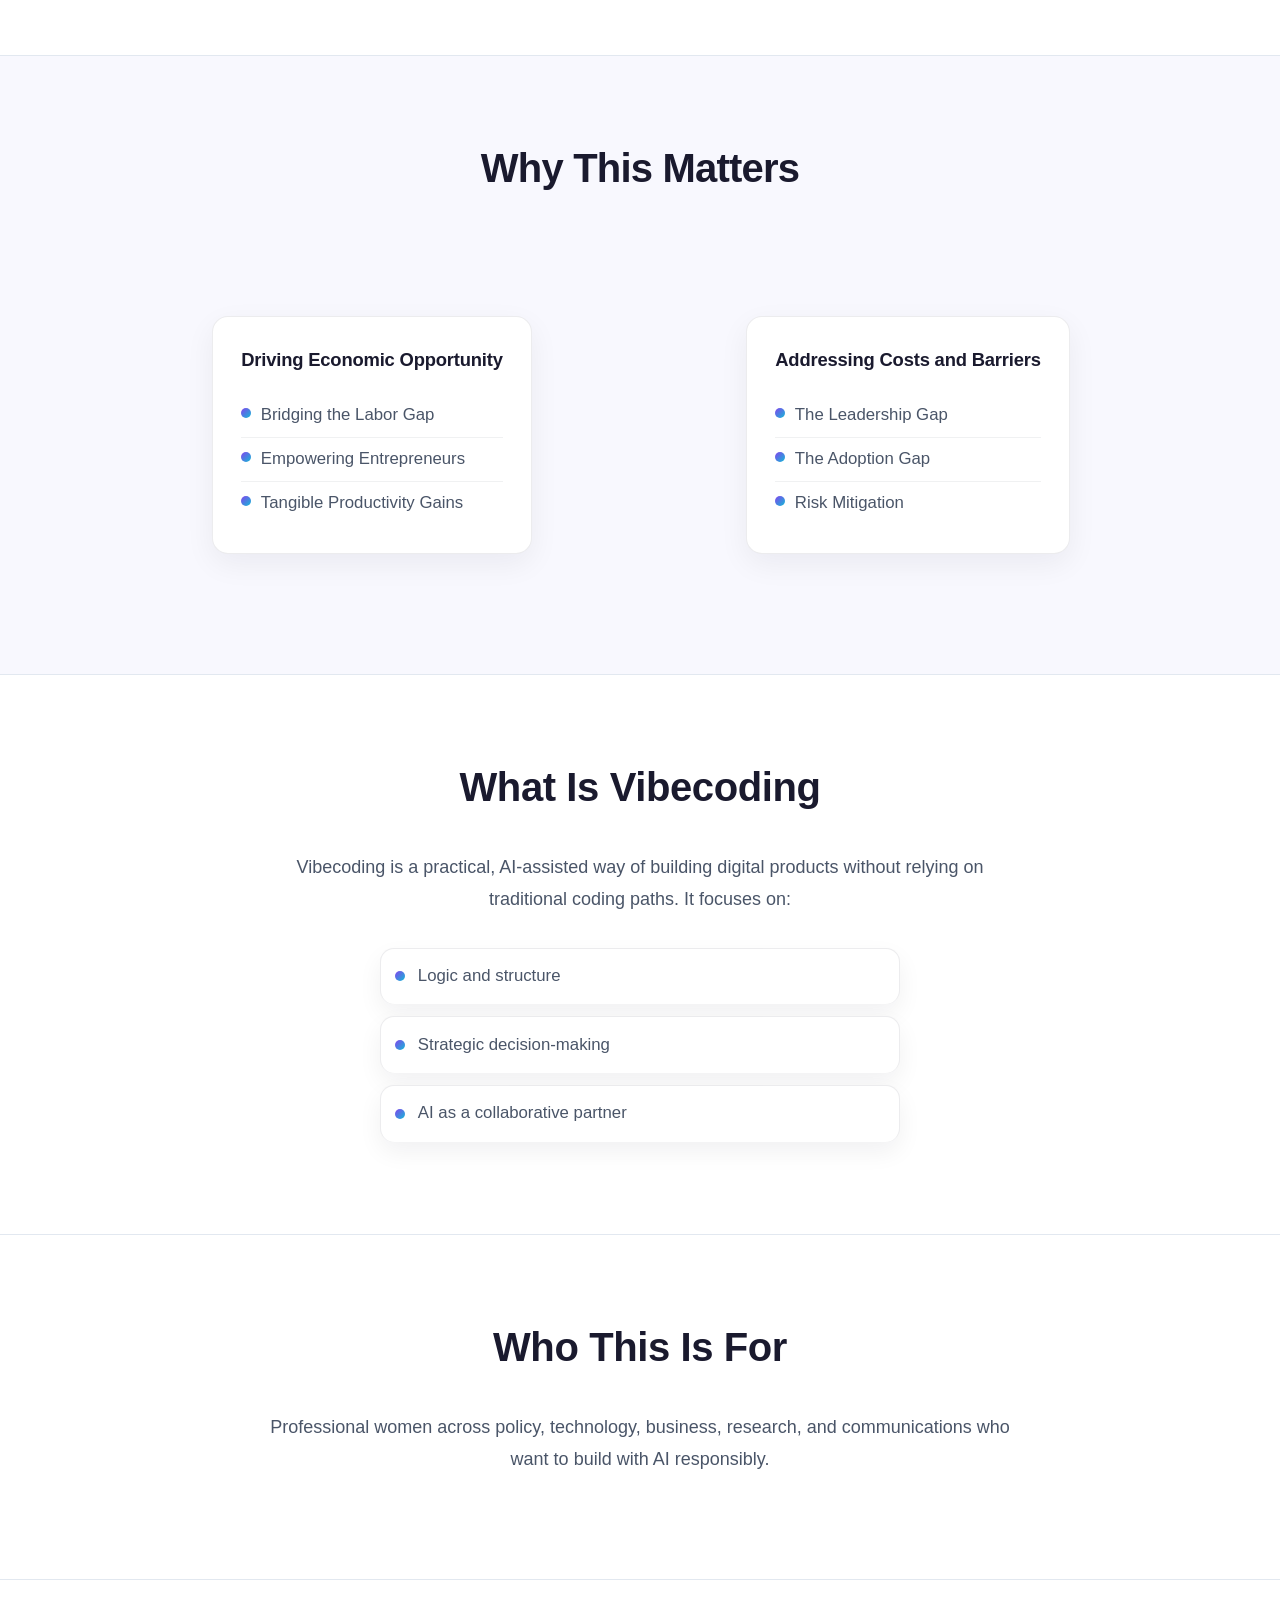
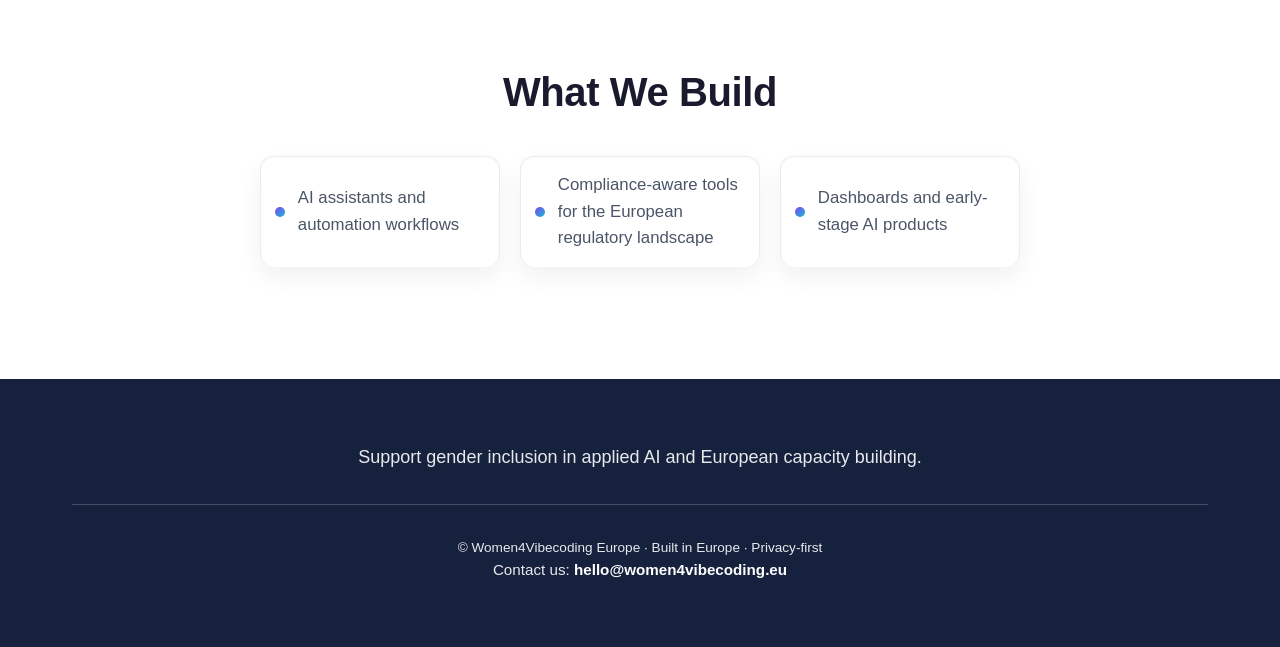
==== commit 43cb85d2: "Adjust iframe height to 1500px Increased the height of the iframe to accommodate more content." ====
--- a/index.html
+++ b/index.html
@@ -49,7 +49,7 @@
     <div class="form-wrapper">
       <iframe
   src="https://docs.google.com/forms/d/e/1FAIpQLScGwPpW0lALgQm5p0lNPmf7tc7ethGDzcjb0LZGC8SqB6y7Rw/viewform?embedded=true"
-  style="width:100%; height:1100px; border:0; border-radius:12px;"
+  style="width:100%; height:1500px; border:0; border-radius:12px;"
   loading="lazy"
 >
 </iframe>
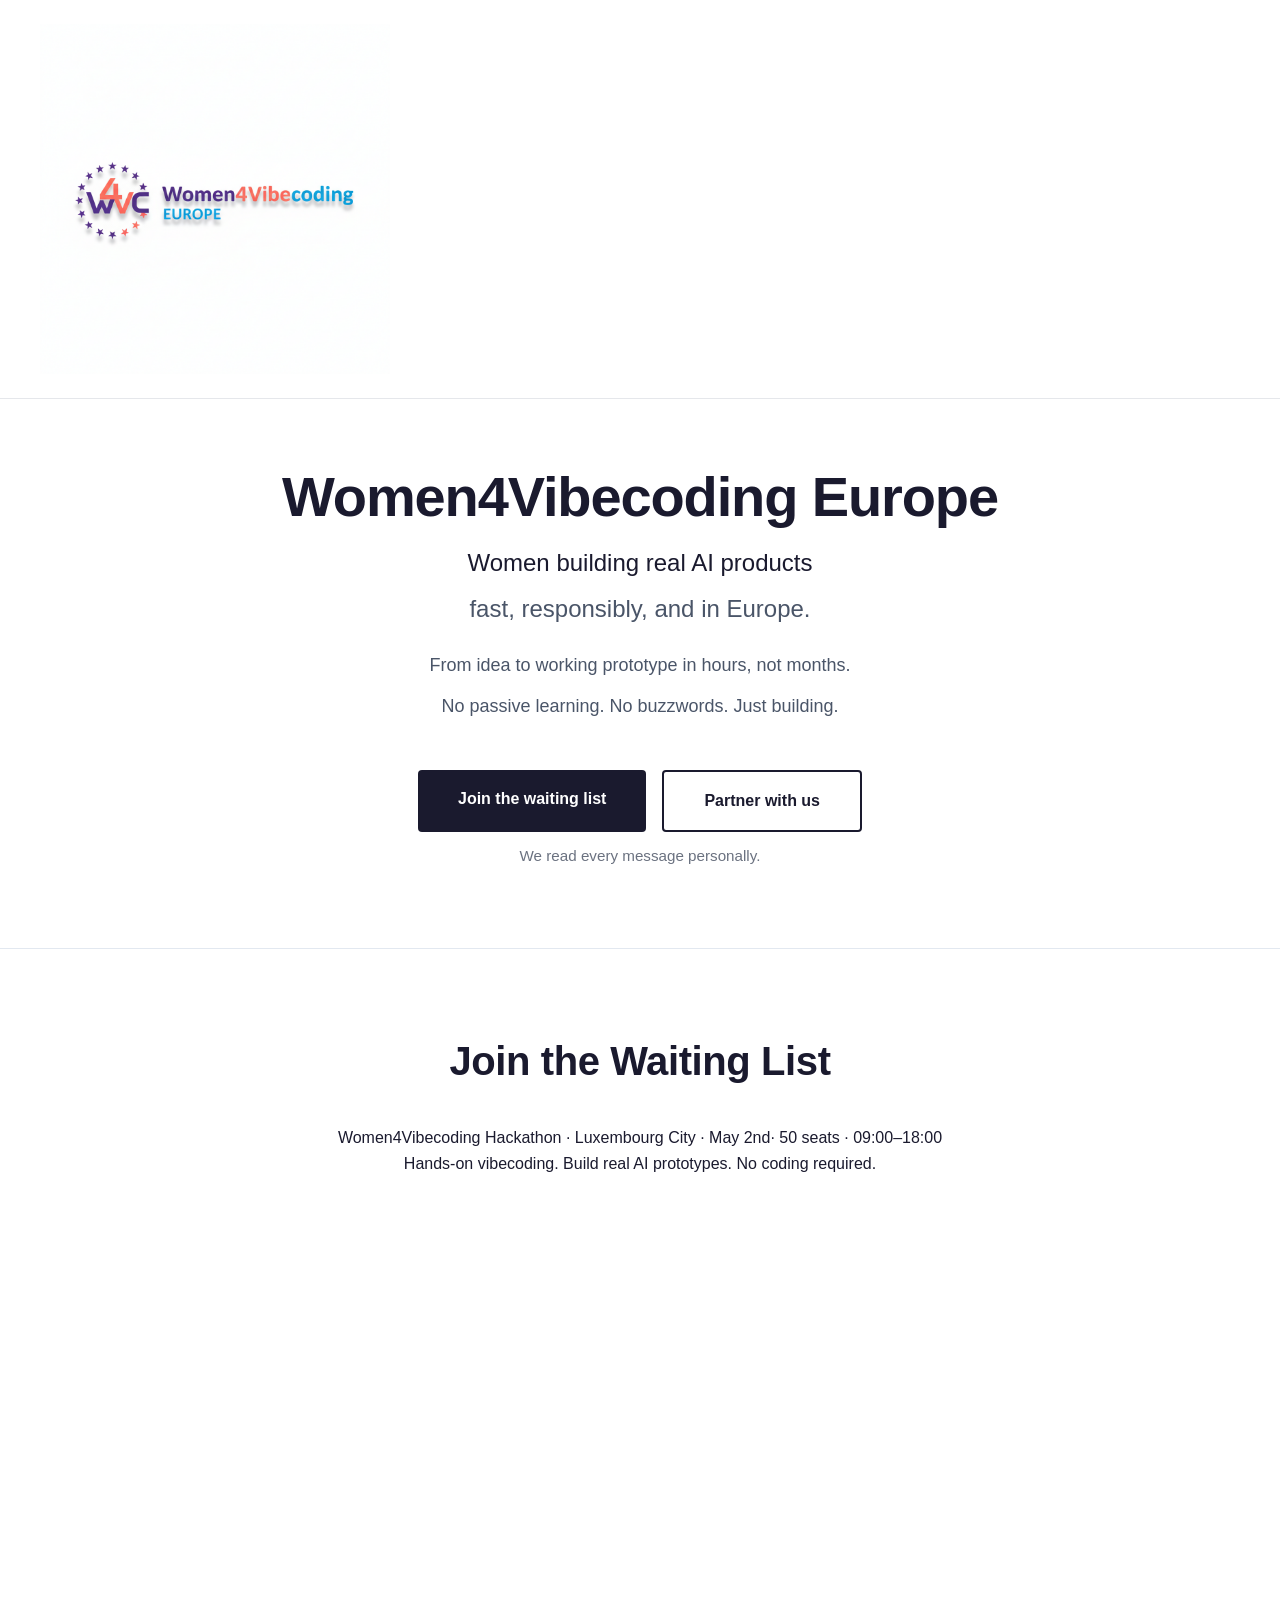
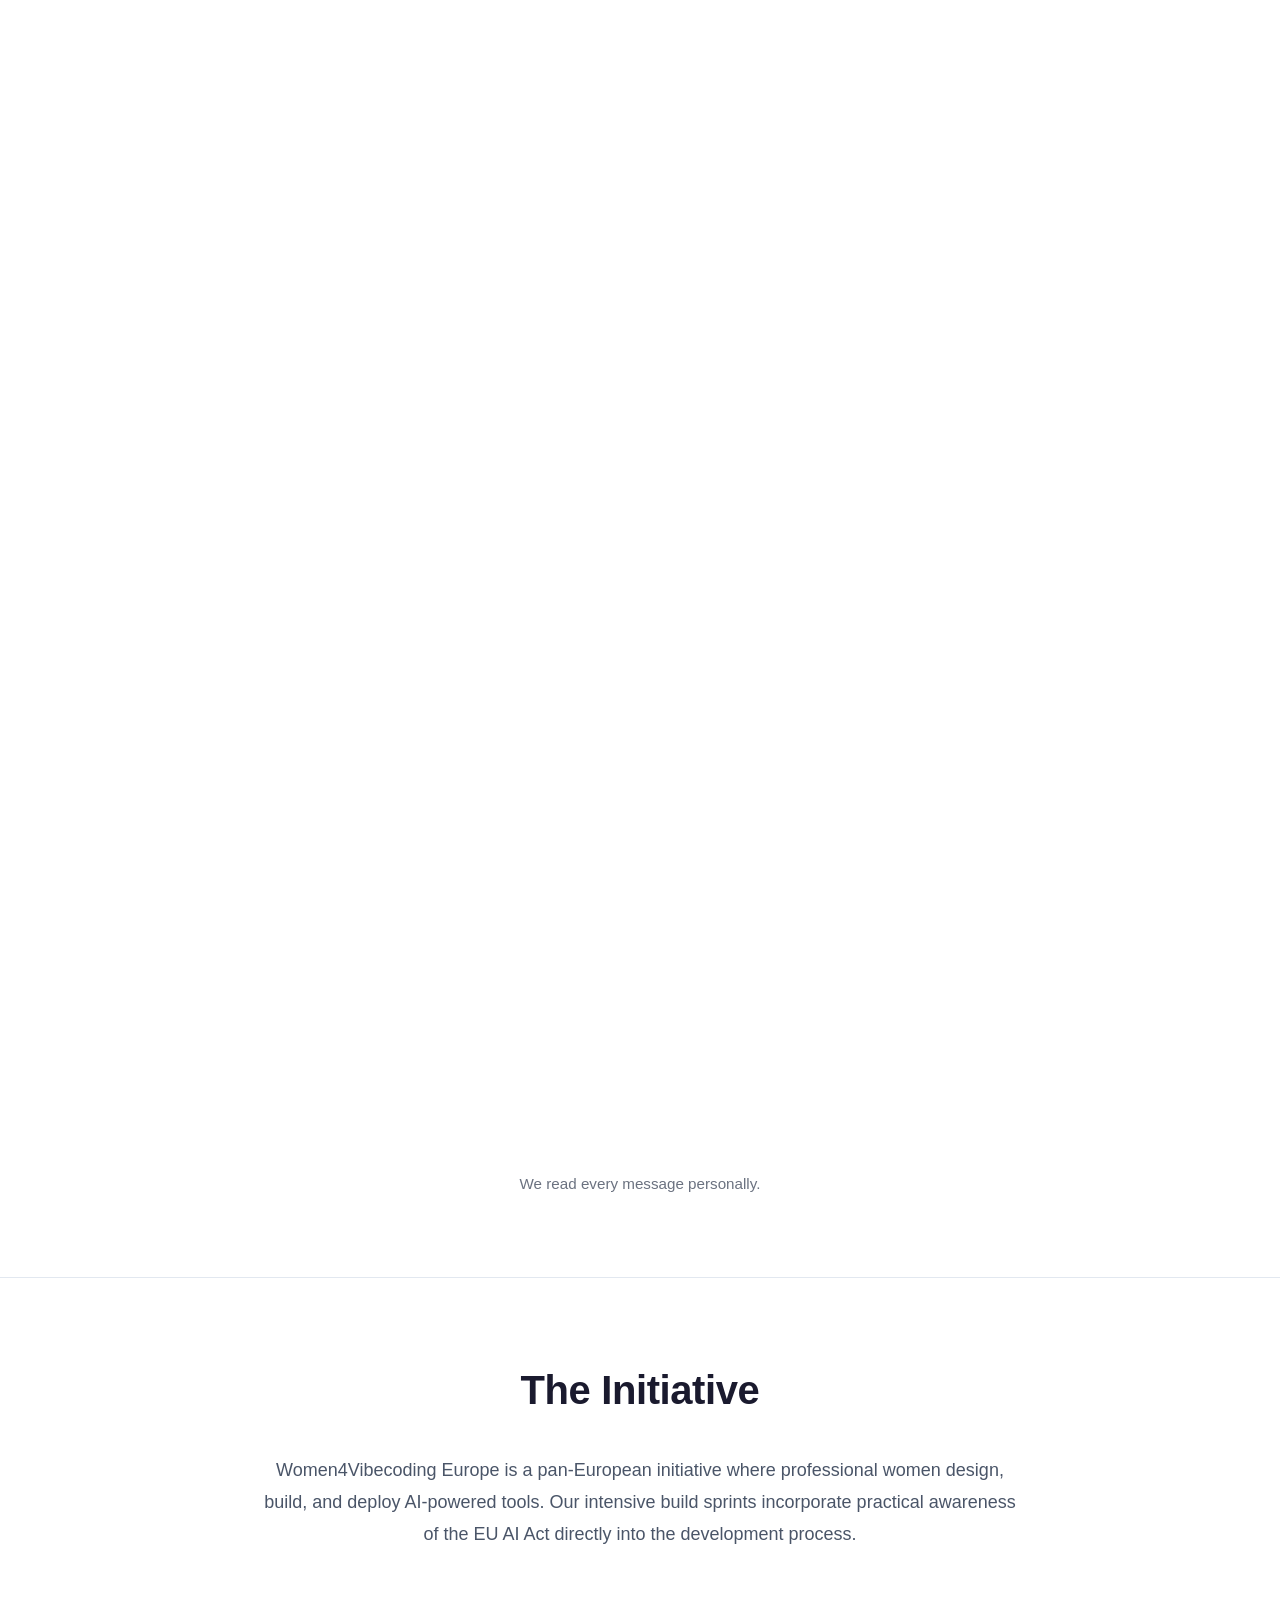
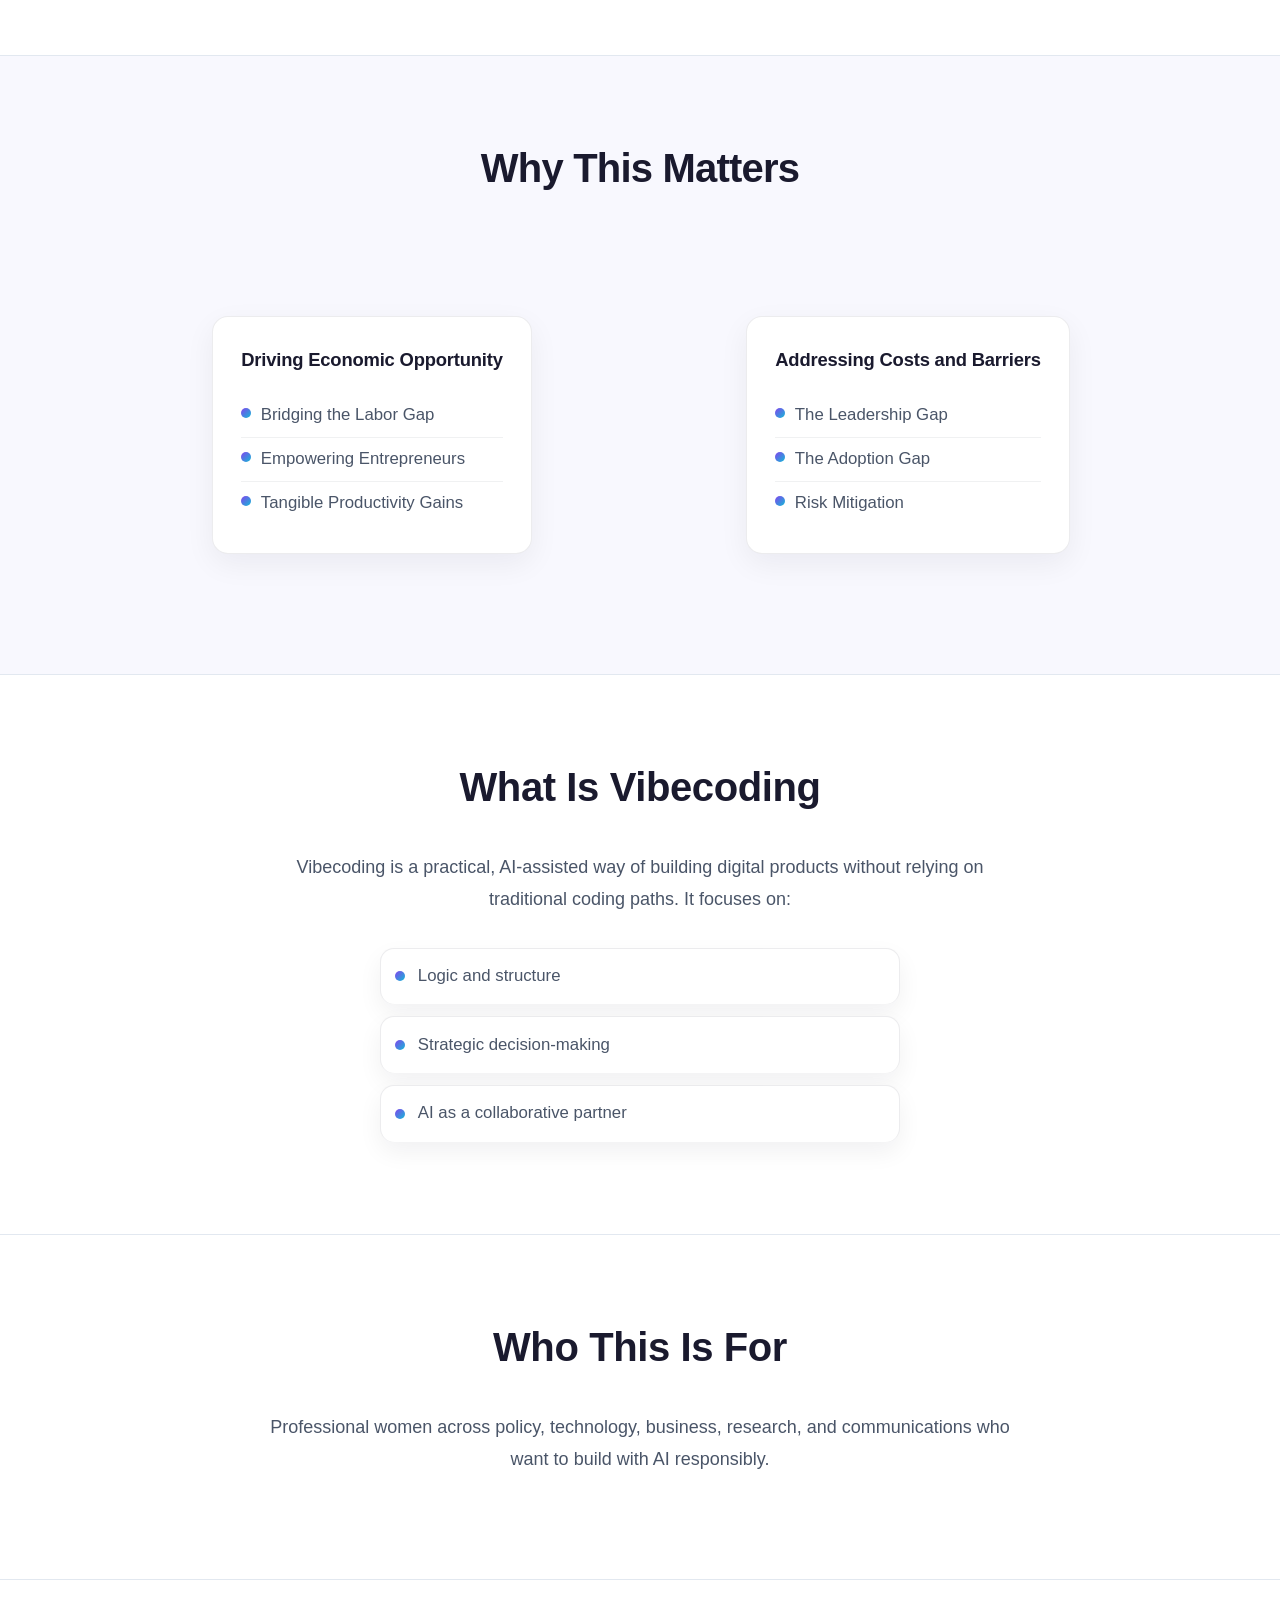
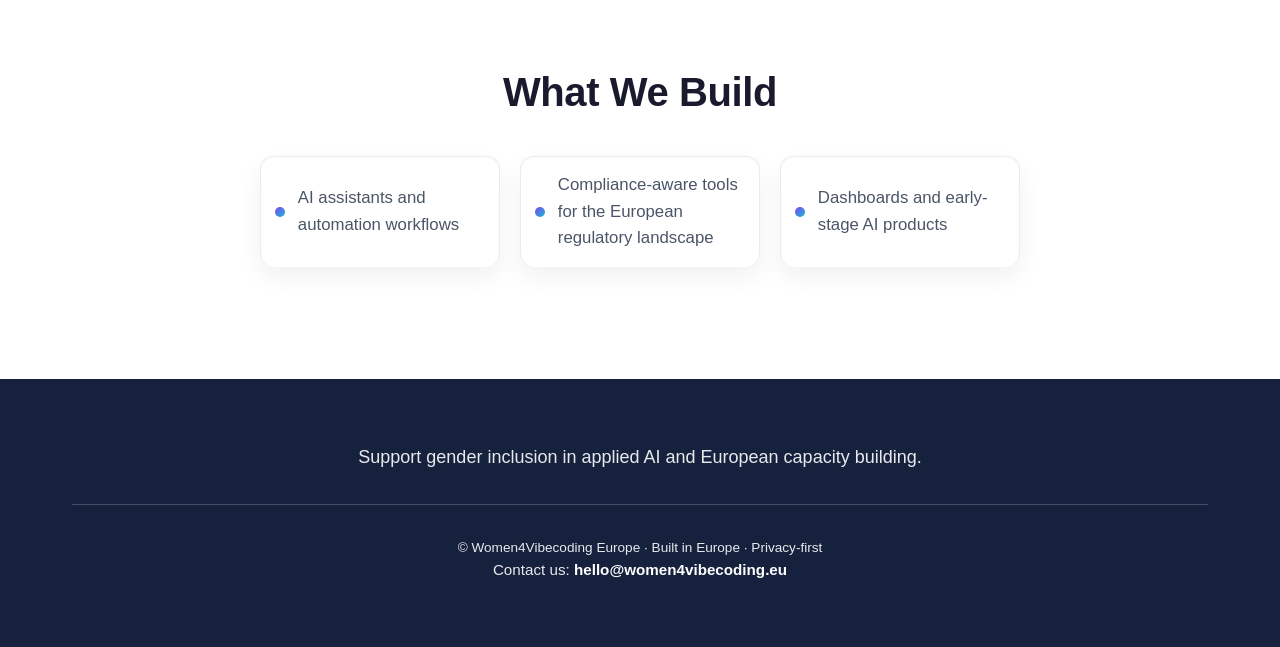
==== commit cc570453: "Update event date for Women4Vibecoding Hackathon" ====
--- a/index.html
+++ b/index.html
@@ -42,7 +42,7 @@
     <h2>Join the Waiting List</h2>
 
     <p class="waiting-intro">
-      Women4Vibecoding Hackathon · Luxembourg City · March 21 · 50 seats · 09:00–18:00<br>
+      Women4Vibecoding Hackathon · Luxembourg City · May 2nd· 50 seats · 09:00–18:00<br>
       Hands-on vibecoding. Build real AI prototypes. No coding required.
     </p>
 
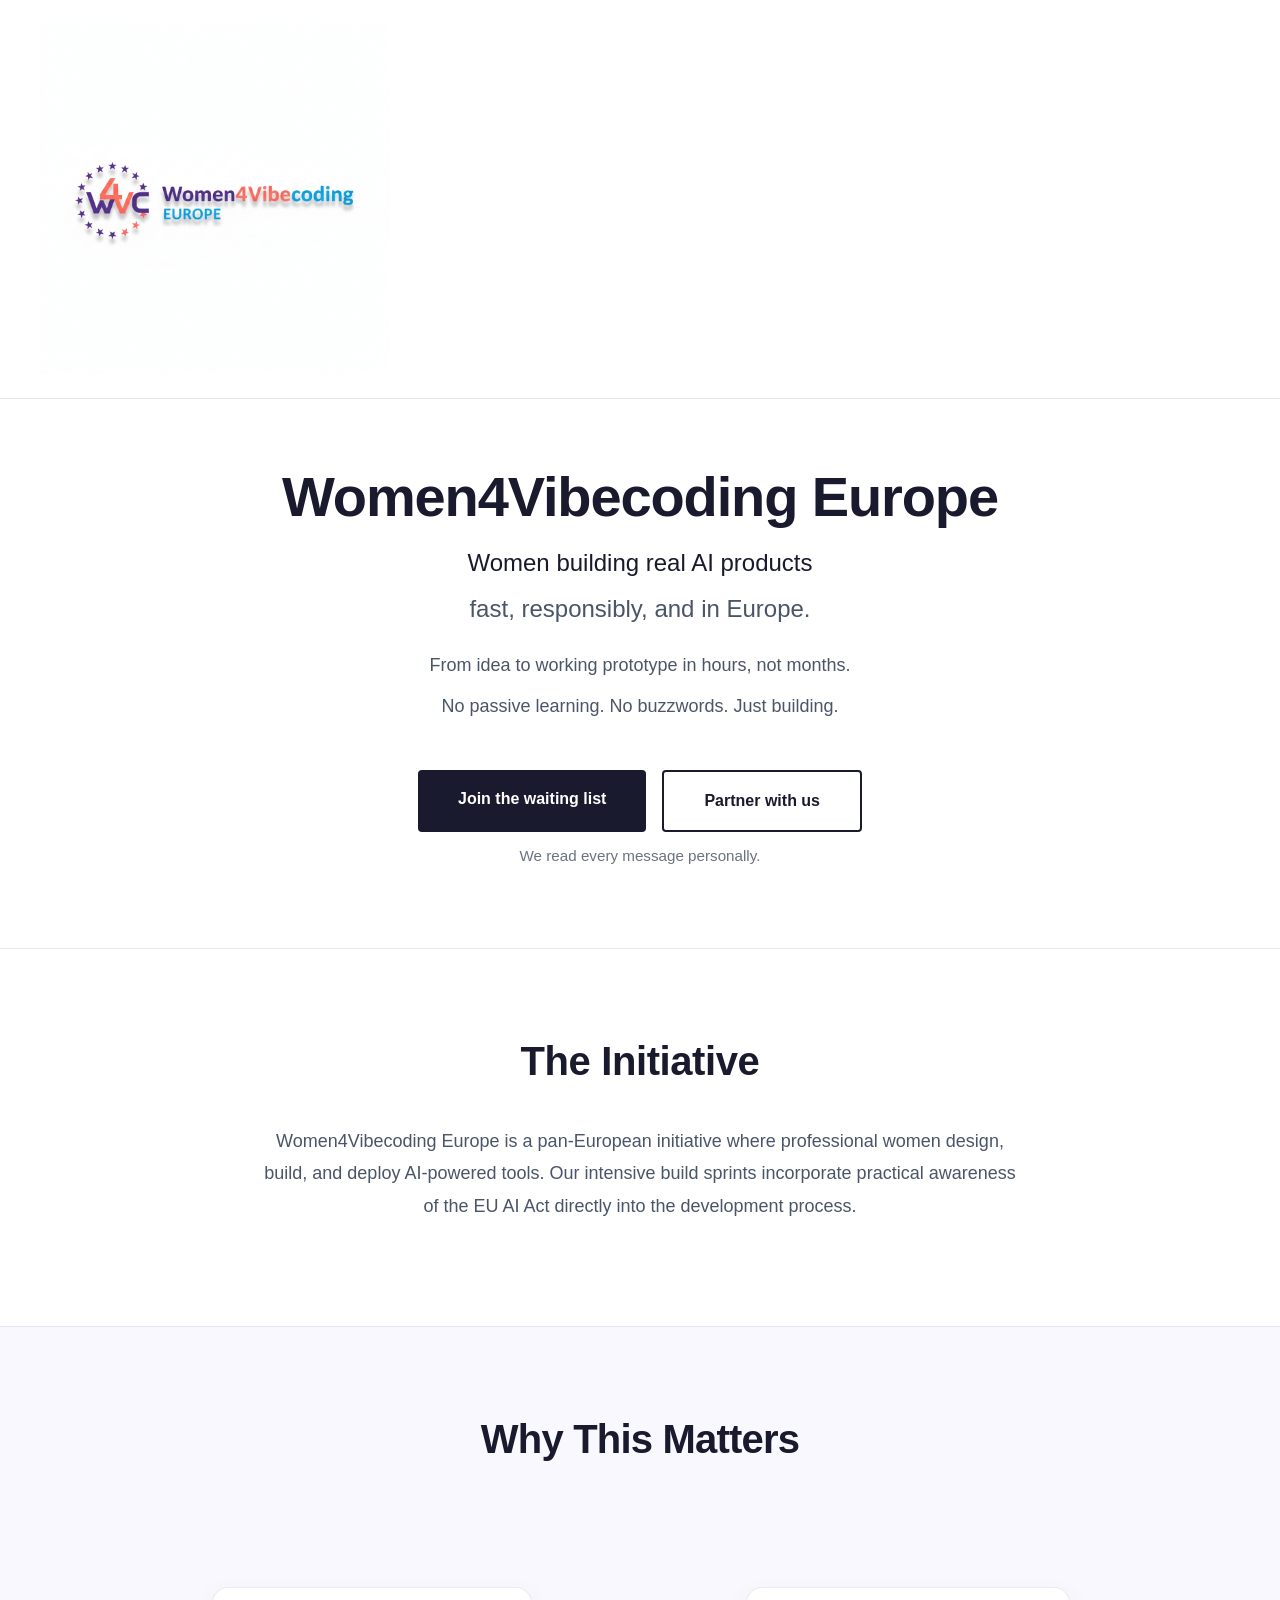
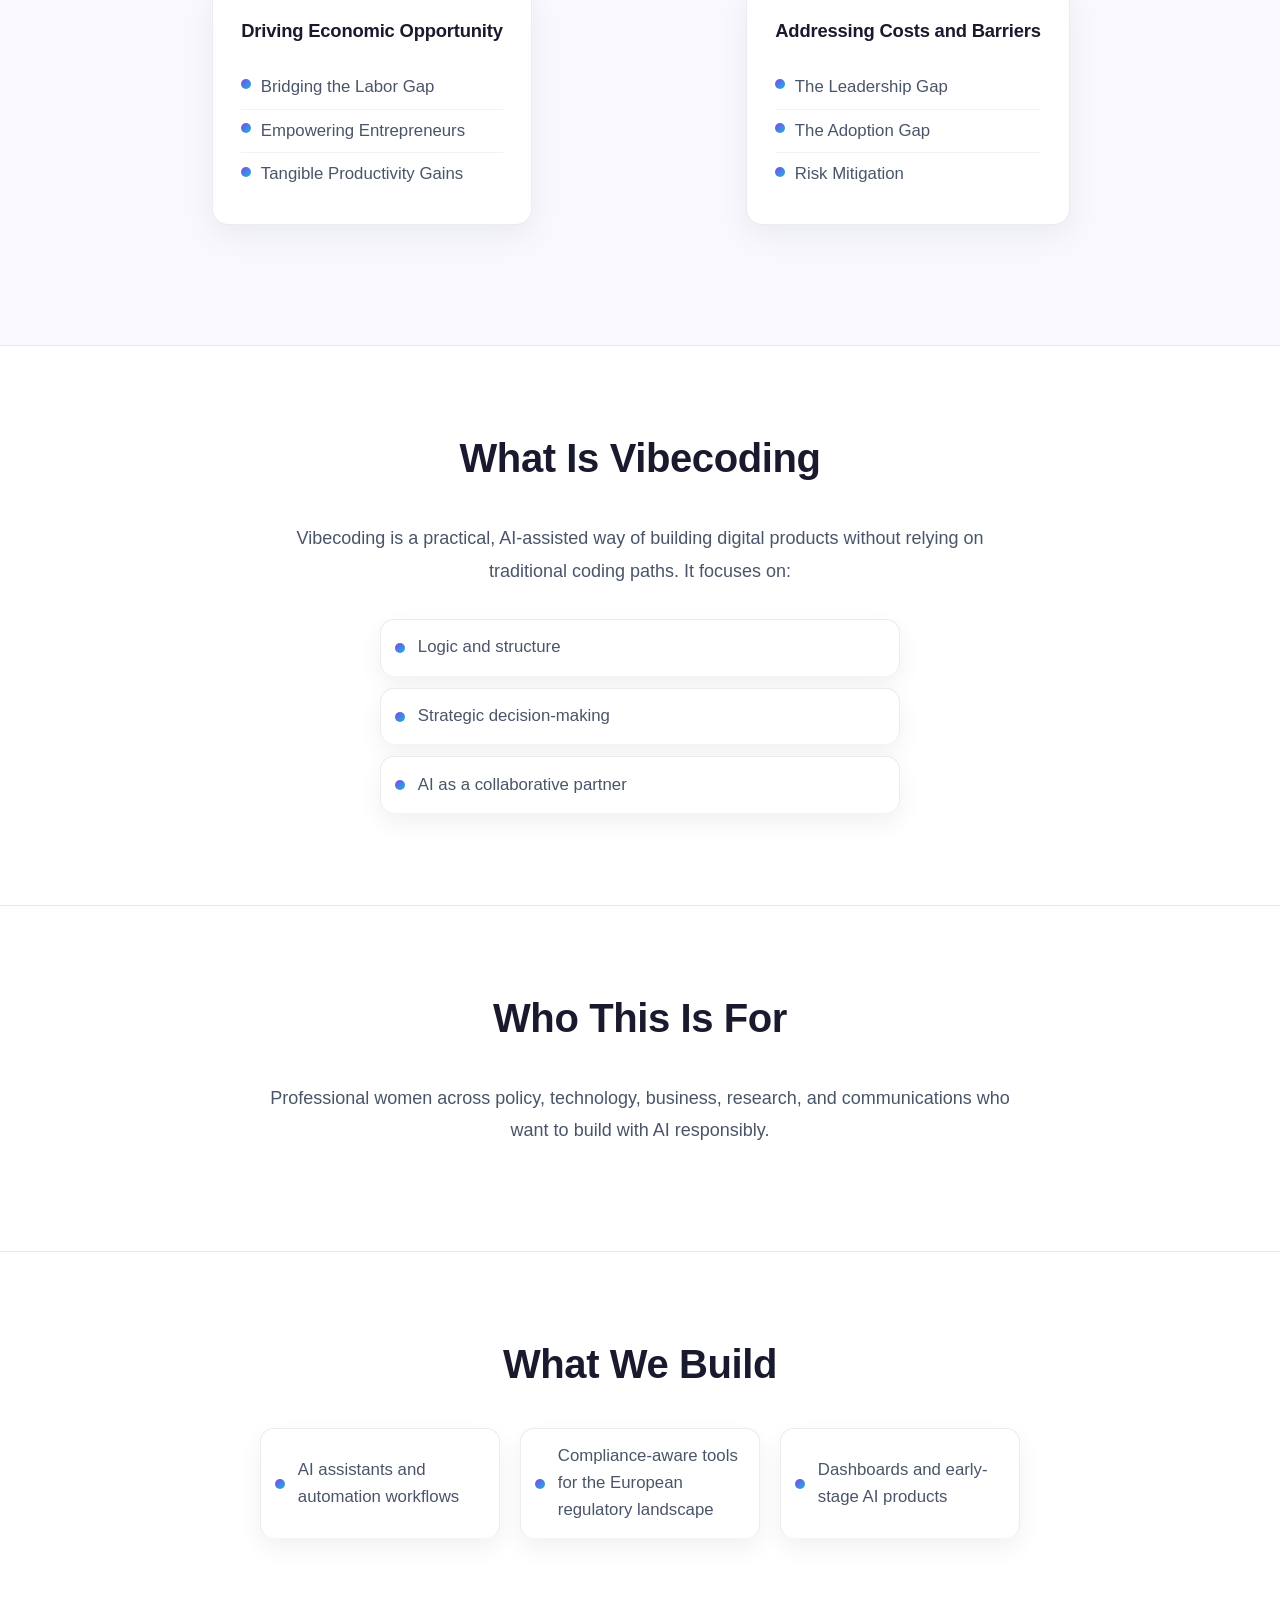
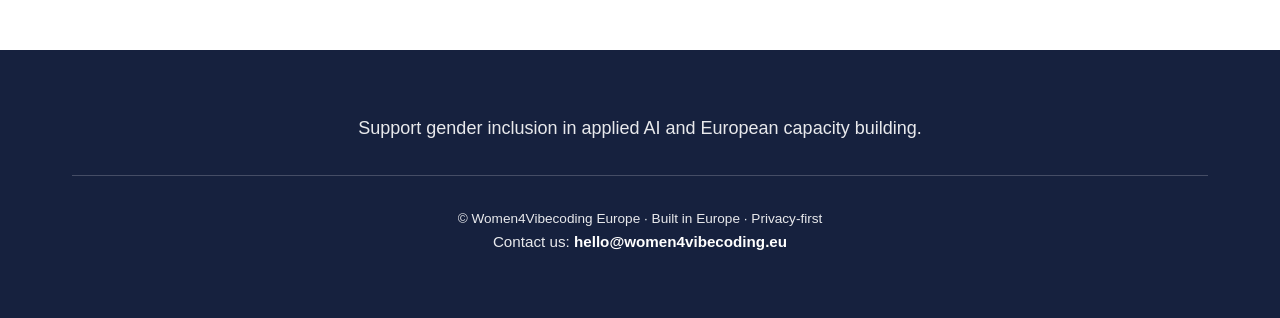
==== commit bba80b80: "Remove waiting list section from index.html Removed the waiting list section from the index.html fil" ====
--- a/index.html
+++ b/index.html
@@ -36,29 +36,7 @@
         </div>
     </section>
     
-    <!-- WAITING LIST -->
-<section class="section waiting-list" id="waiting-list">
-  <div class="container">
-    <h2>Join the Waiting List</h2>
-
-    <p class="waiting-intro">
-      Women4Vibecoding Hackathon · Luxembourg City · May 2nd· 50 seats · 09:00–18:00<br>
-      Hands-on vibecoding. Build real AI prototypes. No coding required.
-    </p>
-
-    <div class="form-wrapper">
-      <iframe
-  src="https://docs.google.com/forms/d/e/1FAIpQLScGwPpW0lALgQm5p0lNPmf7tc7ethGDzcjb0LZGC8SqB6y7Rw/viewform?embedded=true"
-  style="width:100%; height:1500px; border:0; border-radius:12px;"
-  loading="lazy"
->
-</iframe>
-
-    </div>
-
-    <p class="cta-note">We read every message personally.</p>
-  </div>
-</section>
+   
     <!-- THE INITIATIVE -->
     <section class="section" id="initiative">
         <div class="container">
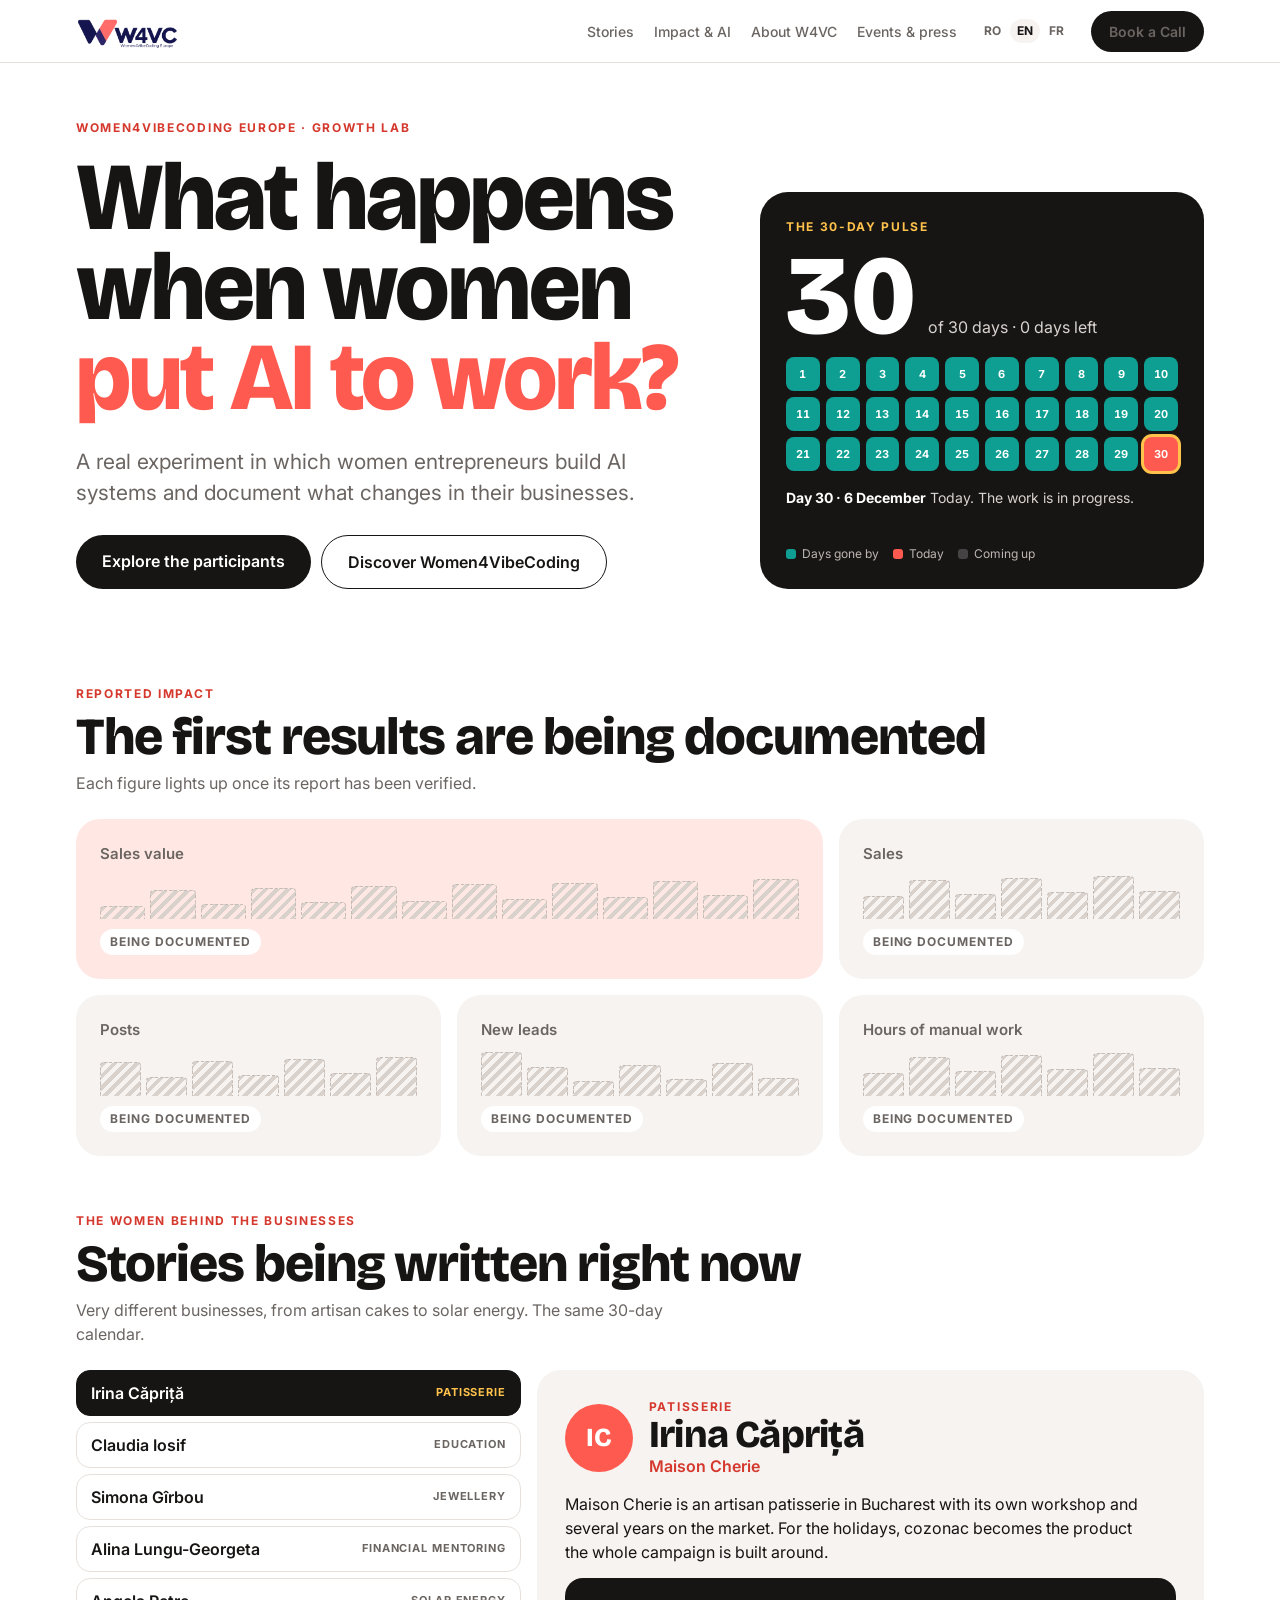
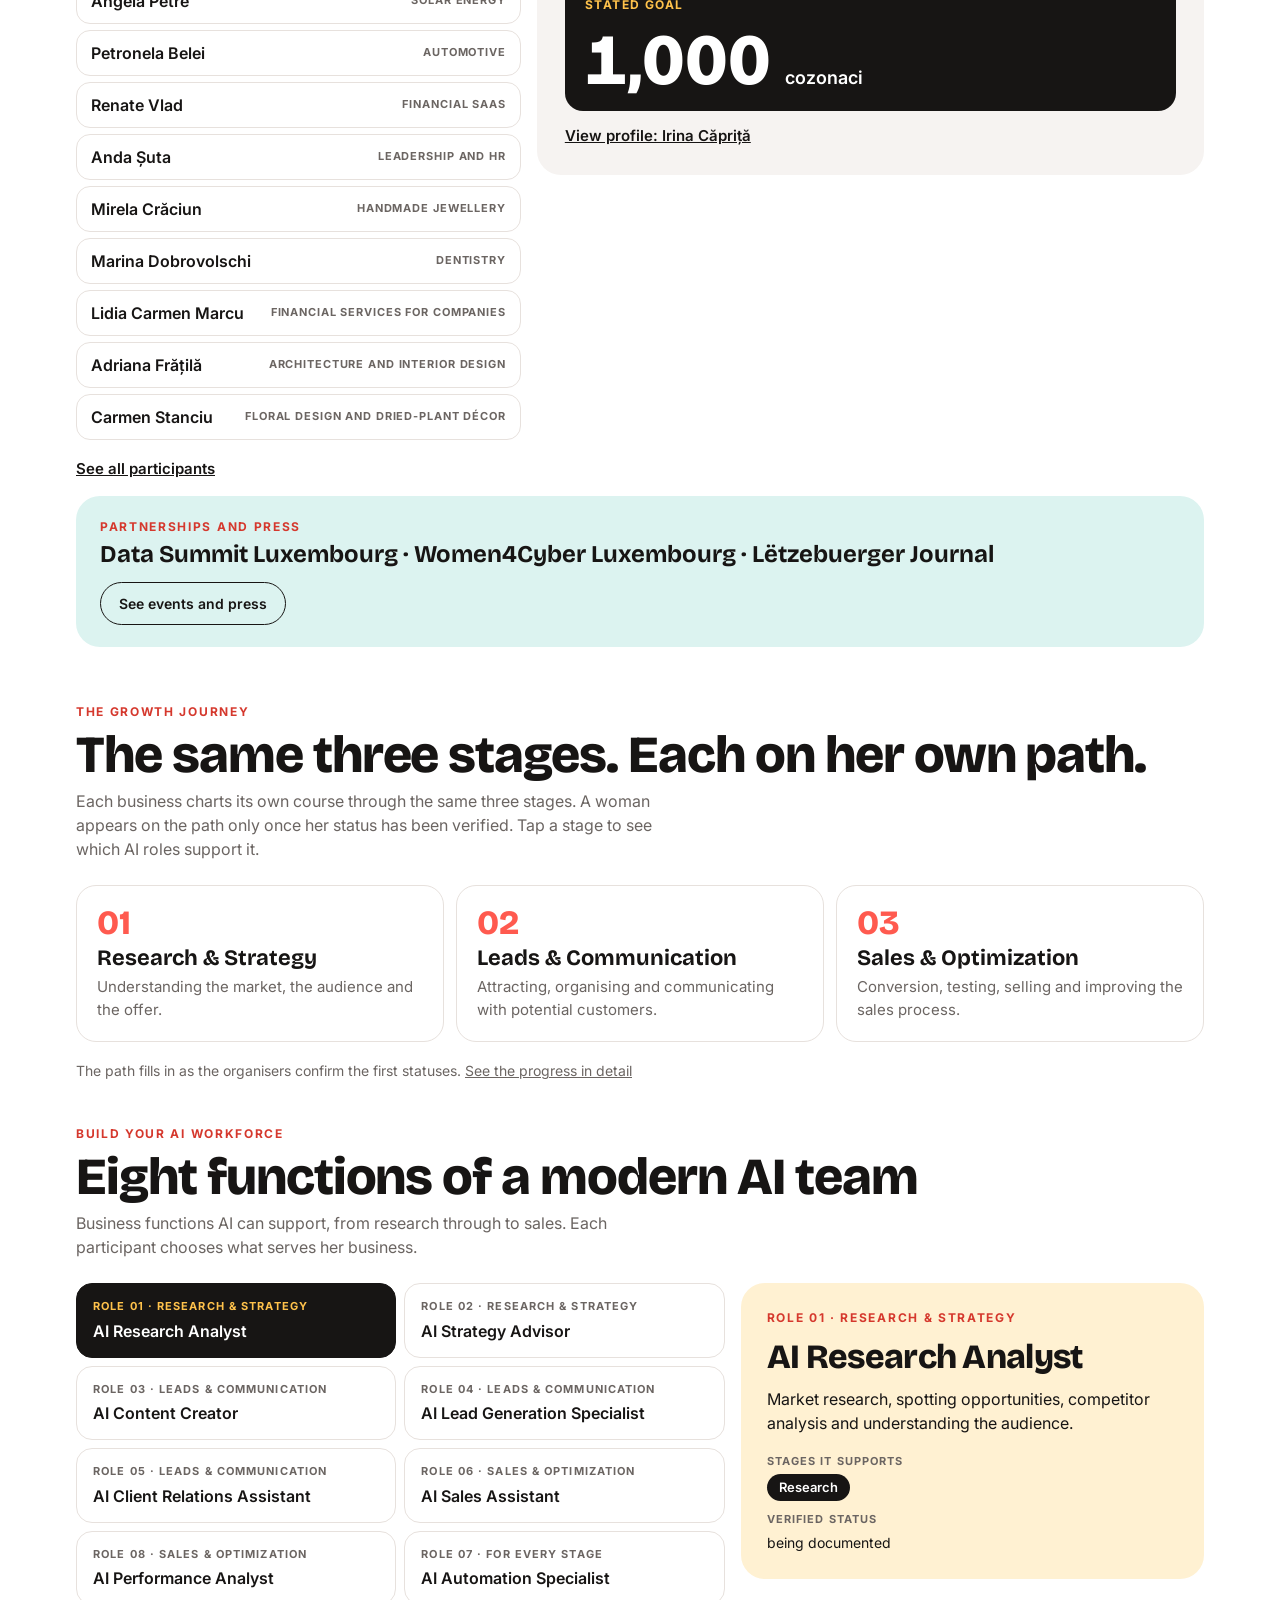
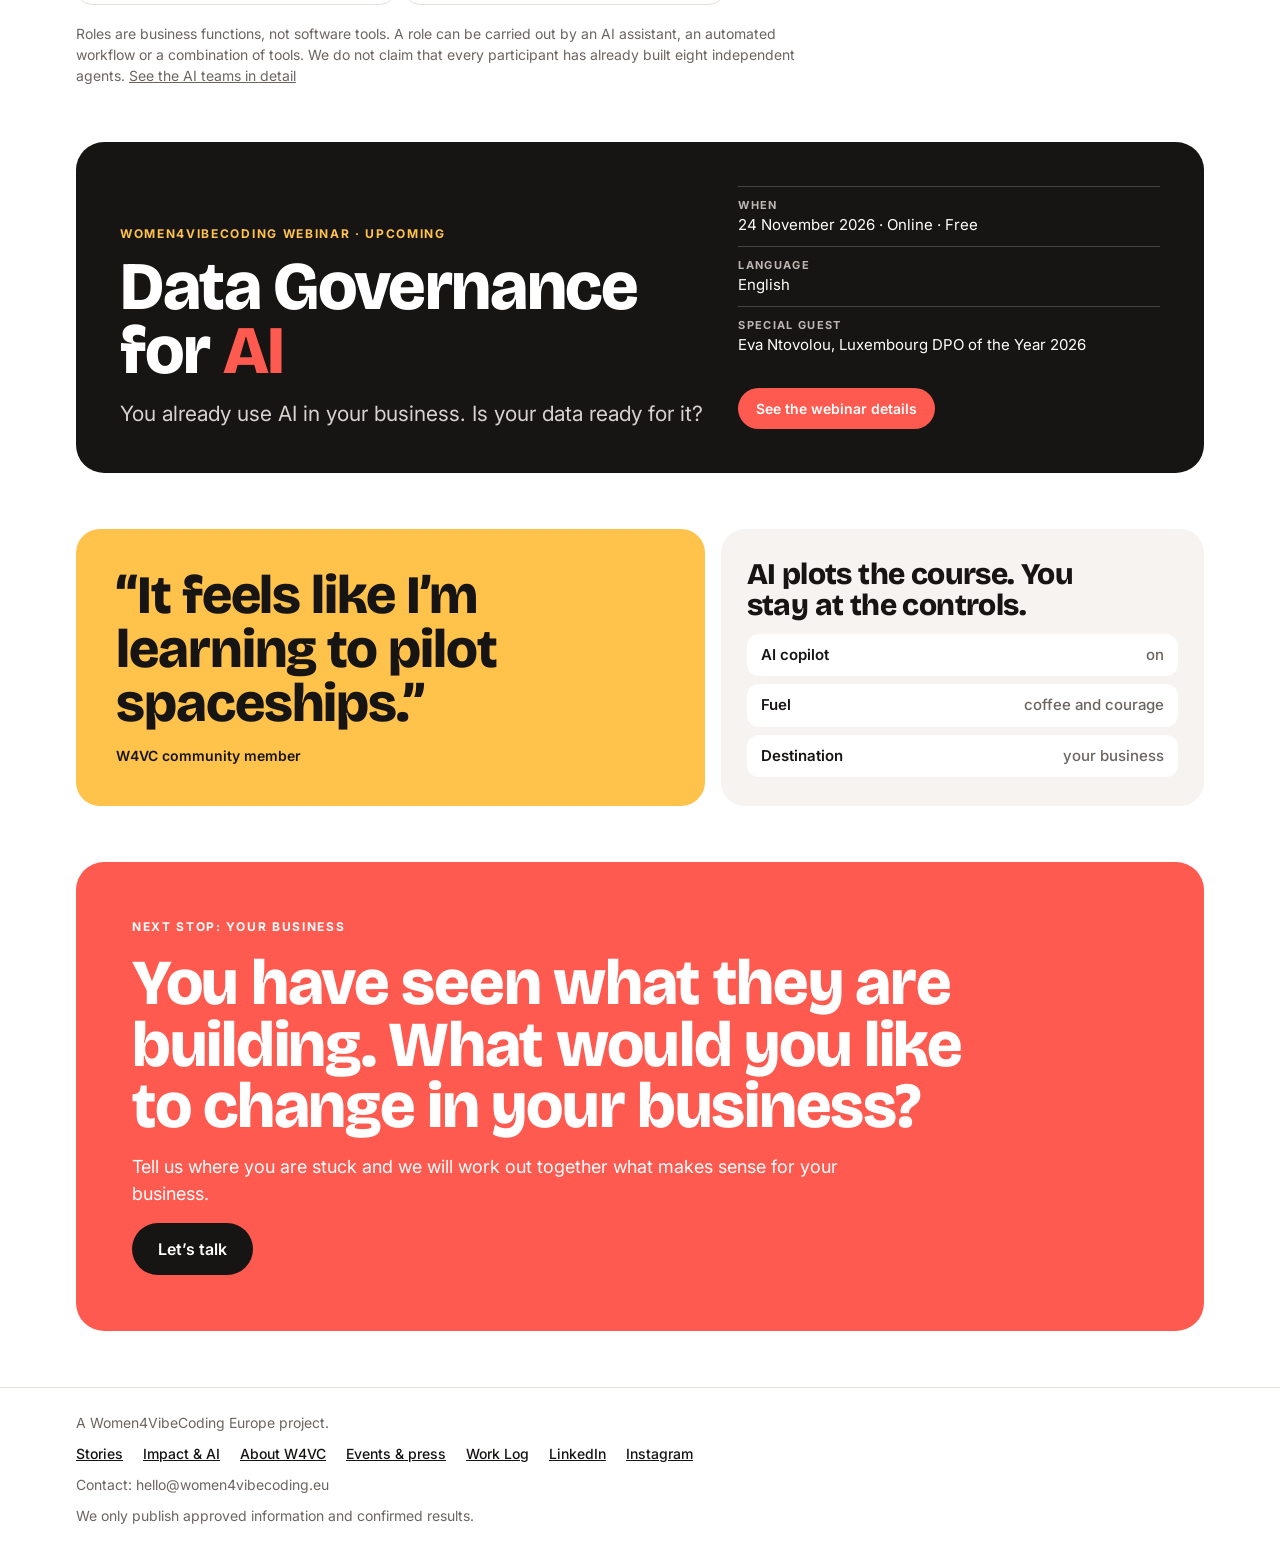
==== commit 9bd02893: "Add files via upload" ====
--- a/index.html
+++ b/index.html
@@ -1,131 +1,418 @@
-<!DOCTYPE html>
+<!doctype html>
 <html lang="en">
 <head>
-    <meta charset="UTF-8">
-    <meta name="viewport" content="width=device-width, initial-scale=1.0">
-    <meta name="description" content="Women4Vibecoding Europe - Women building real AI products fast, responsibly, and in Europe.">
-    <title>Women4Vibecoding Europe</title>
-    <link rel="stylesheet" href="styles.css">
+<meta charset="utf-8">
+<meta name="viewport" content="width=device-width, initial-scale=1, viewport-fit=cover">
+<title>Women4VibeCoding Europe · Growth Lab</title>
+<meta name="description" content="Real women. Real businesses. 30 days of building with AI. A real experiment in which women entrepreneurs build AI systems and document what changes in their businesses.">
+<meta property="og:type" content="website">
+<meta property="og:url" content="https://women4vibecoding.eu/">
+<meta property="og:title" content="Women4VibeCoding Europe · Growth Lab">
+<meta property="og:description" content="What happens when women put AI to work? Real women. Real businesses. 30 days of building with AI.">
+<link rel="icon" href="assets/logo.png">
+<style>body{margin:0}img{max-width:100%}[hidden]{display:none!important}</style>
+<link rel="stylesheet" href="https://fonts.googleapis.com/css2?family=Bricolage+Grotesque:opsz,wght@12..96,500;12..96,700;12..96,800&family=Inter:wght@400;500;600;700&display=swap">
+<style>
+/* Layout: same system as the partner page. White site, sticky nav, oversized type hero, bento tiles with live charts. One light look by choice: the logo is drawn for a light ground. */
+:root {
+  --bg: #ffffff; --paper: #f6f3f1; --ink: #171514; --muted: #6b6562; --line: #e7e1dd;
+  --coral: #ff5a4f; --coral-deep: #d5382d; --coral-tint: #ffe8e4;
+  --teal: #0e9f92; --teal-tint: #dcf3f0; --sun: #ffc24b; --sun-tint: #fff1d2;
+  --display: "Bricolage Grotesque", "Helvetica Neue", Arial, sans-serif;
+  --body: "Inter", "Helvetica Neue", Arial, sans-serif;
+  color-scheme: light;
+}
+* { box-sizing: border-box; }
+html { scroll-behavior: smooth; }
+body { background: var(--bg); color: var(--ink); font-family: var(--body); font-size: 16px; line-height: 1.5; }
+h1, h2, h3, p, ul, ol, blockquote { margin: 0; padding: 0; }
+.wrap { max-width: 1160px; margin: 0 auto; padding-left: max(16px, env(safe-area-inset-left, 0px)); padding-right: max(16px, env(safe-area-inset-right, 0px)); }
+h1, h2, h3, .num { font-family: var(--display); letter-spacing: -.02em; text-wrap: balance; }
+.kicker { font-size: 12px; font-weight: 700; letter-spacing: .14em; text-transform: uppercase; color: var(--coral-deep); }
+a { color: inherit; }
+button { font: inherit; cursor: pointer; }
+:focus-visible { outline: 3px solid var(--teal); outline-offset: 2px; }
+
+body::before { content: ""; position: fixed; inset: 0 0 auto; height: env(safe-area-inset-top, 0px); z-index: 10; background: var(--bg); }
+.nav { position: sticky; top: env(safe-area-inset-top, 0px); z-index: 9; background: rgba(255,255,255,.92); backdrop-filter: blur(10px); border-bottom: 1px solid var(--line); }
+.nav .wrap { display: flex; align-items: center; justify-content: space-between; gap: 16px; padding-block: 8px; }
+.nav img { height: 46px; width: auto; display: block; margin-left: -8px; }
+.nav nav { display: flex; gap: 20px; font-size: 14px; font-weight: 500; align-items: center; }
+.nav nav a { text-decoration: none; color: var(--muted); }
+.nav nav a:hover { color: var(--ink); }
+.lang { display: flex; gap: 2px; font-size: 12px; font-weight: 700; text-transform: uppercase; }
+.lang a { padding: 3px 7px; border-radius: 999px; text-decoration: none; color: var(--muted); }
+.lang a[aria-current] { background: var(--paper); color: var(--ink); }
+.cta { background: var(--ink); color: #fff; border: 0; border-radius: 999px; padding: 10px 18px; font-weight: 600; font-size: 14px; text-decoration: none; white-space: nowrap; display: inline-block; }
+.cta:hover { background: var(--coral-deep); }
+.cta.alt { background: transparent; color: var(--ink); border: 1.5px solid var(--ink); }
+.cta.alt:hover { background: var(--paper); }
+.cta.big { padding: 14px 26px; font-size: 16px; }
+
+.hero .wrap { padding-block: 56px 40px; display: grid; grid-template-columns: minmax(0, 1.45fr) minmax(0, 1fr); gap: 40px; align-items: end; }
+.hero h1 { font-weight: 800; font-size: clamp(42px, 7.6vw, 96px); line-height: .94; margin-top: 16px; }
+.hero h1 em { font-style: normal; color: var(--coral); }
+.hero .sub { font-size: clamp(17px, 2vw, 21px); color: var(--muted); max-width: 30em; margin-top: 22px; }
+.row { display: flex; flex-wrap: wrap; gap: 10px; margin-top: 26px; }
+.pulse { background: var(--ink); color: #fff; border-radius: 28px; padding: 26px; display: grid; gap: 16px; }
+.pulse .lbl { font-size: 12px; font-weight: 700; letter-spacing: .14em; text-transform: uppercase; color: var(--sun); }
+.pulse .big { display: flex; align-items: baseline; gap: 12px; flex-wrap: wrap; }
+.pulse .big b { font-family: var(--display); font-weight: 800; font-size: clamp(72px, 9vw, 112px); line-height: .8; color: #fff; font-variant-numeric: tabular-nums; }
+.pulse .big span { font-size: 16px; color: #d9d3cf; }
+.days { display: grid; grid-template-columns: repeat(10, 1fr); gap: 6px; }
+.day { aspect-ratio: 1; border-radius: 8px; border: 0; background: rgba(255,255,255,.12); color: #bdb6b2; font-size: 11px; font-weight: 700; font-variant-numeric: tabular-nums; padding: 0; }
+.day.past { background: var(--teal); color: #fff; }
+.day.today { background: var(--coral); color: #fff; }
+.day[aria-pressed="true"] { box-shadow: 0 0 0 3px var(--sun); }
+.pulse p { font-size: 14px; color: #d9d3cf; min-height: 3em; }
+.pulse p b { color: #fff; }
+.legend { display: flex; flex-wrap: wrap; gap: 6px 14px; font-size: 12px; color: #bdb6b2; }
+.legend i { display: inline-block; width: 10px; height: 10px; border-radius: 3px; margin-right: 6px; vertical-align: -1px; }
+
+section { padding-block: 56px 0; }
+.head { display: grid; gap: 8px; margin-bottom: 24px; }
+.head h2 { font-weight: 800; font-size: clamp(30px, 4.6vw, 52px); line-height: 1; }
+.head p { color: var(--muted); max-width: 60ch; }
+.more { font-weight: 600; font-size: 15px; display: inline-block; margin-top: 18px; }
+
+.bento { display: grid; grid-template-columns: repeat(12, minmax(0, 1fr)); gap: 16px; }
+.tile { background: var(--paper); border-radius: 24px; padding: 24px; min-width: 0; display: grid; gap: 10px; align-content: start; }
+.tile h3 { font-size: 15px; font-family: var(--body); font-weight: 600; letter-spacing: 0; color: var(--muted); }
+.num { font-weight: 800; font-size: clamp(48px, 6vw, 80px); line-height: .9; }
+.tile small { color: var(--muted); font-size: 14px; }
+.impact .tile { grid-column: span 4; min-height: 150px; }
+.impact .tile:nth-child(1) { grid-column: span 8; background: var(--coral-tint); }
+.wait { display: flex; gap: 5px; align-items: flex-end; height: 44px; }
+.wait i { flex: 1; border-radius: 4px 4px 0 0; background: repeating-linear-gradient(135deg, #d9d1cc 0 4px, transparent 4px 8px); border: 1.5px dashed #c5bcb6; border-bottom: 0; }
+.pending { justify-self: start; font-size: 12px; font-weight: 700; letter-spacing: .08em; text-transform: uppercase; background: var(--bg); border-radius: 999px; padding: 4px 10px; color: var(--muted); }
+
+.spot { display: grid; grid-template-columns: minmax(0, 1fr) minmax(0, 1.5fr); gap: 16px; align-items: start; }
+.names { display: grid; gap: 6px; }
+.name { border: 1.5px solid var(--line); background: var(--bg); border-radius: 14px; padding: 10px 14px; text-align: left; display: flex; justify-content: space-between; gap: 10px; align-items: center; color: var(--ink); font-weight: 600; }
+.name small { font-size: 11px; font-weight: 700; letter-spacing: .08em; text-transform: uppercase; color: var(--muted); text-align: right; }
+.name[aria-pressed="true"] { background: var(--ink); border-color: var(--ink); color: #fff; }
+.name[aria-pressed="true"] small { color: var(--sun); }
+.card { background: var(--paper); border-radius: 24px; padding: 28px; display: grid; gap: 14px; position: sticky; top: calc(env(safe-area-inset-top, 0px) + 78px); }
+.who { display: flex; gap: 16px; align-items: center; }
+.av { width: 68px; height: 68px; border-radius: 50%; background: var(--coral); color: #fff; display: grid; place-items: center; font-family: var(--display); font-weight: 800; font-size: 26px; flex: none; }
+.card h3 { font-weight: 800; font-size: clamp(26px, 3.2vw, 38px); line-height: 1; }
+.card .biz { font-weight: 600; color: var(--coral-deep); }
+.card p { max-width: 58ch; }
+.goal { background: var(--ink); color: #fff; border-radius: 18px; padding: 18px 20px; display: flex; align-items: baseline; gap: 14px; flex-wrap: wrap; }
+.goal small { font-size: 12px; font-weight: 700; letter-spacing: .12em; text-transform: uppercase; color: var(--sun); flex-basis: 100%; }
+.goal b { font-family: var(--display); font-weight: 800; font-size: clamp(44px, 6vw, 72px); line-height: .9; font-variant-numeric: tabular-nums; }
+.goal span { font-size: 18px; font-weight: 600; }
+
+.press { margin-top: 16px; background: var(--teal-tint); border-radius: 24px; padding: 22px 24px; display: flex; flex-wrap: wrap; gap: 10px 24px; align-items: center; justify-content: space-between; }
+.press b { font-family: var(--display); font-weight: 700; font-size: clamp(18px, 2.2vw, 24px); }
+
+.stages { display: grid; grid-template-columns: repeat(3, minmax(0, 1fr)); gap: 12px; }
+.stage { border: 1.5px solid var(--line); background: var(--bg); border-radius: 20px; padding: 20px; text-align: left; color: var(--ink); display: grid; gap: 6px; align-content: start; }
+.stage i { font-style: normal; font-family: var(--display); font-weight: 800; font-size: 34px; color: var(--coral); line-height: 1; }
+.stage b { font-family: var(--display); font-weight: 700; font-size: 22px; line-height: 1.1; }
+.stage span { color: var(--muted); font-size: 15px; }
+.stage[aria-pressed="true"] { background: var(--coral); border-color: var(--coral); color: #fff; }
+.stage[aria-pressed="true"] i, .stage[aria-pressed="true"] span { color: #fff; }
+.work { margin-top: 16px; display: grid; grid-template-columns: minmax(0, 1.4fr) minmax(0, 1fr); gap: 16px; align-items: start; }
+.roles { display: grid; grid-template-columns: repeat(2, minmax(0, 1fr)); gap: 8px; }
+.role { border: 1.5px solid var(--line); background: var(--bg); border-radius: 16px; padding: 14px 16px; text-align: left; color: var(--ink); display: grid; gap: 4px; transition: opacity .2s; }
+.role small { font-size: 11px; font-weight: 700; letter-spacing: .1em; text-transform: uppercase; color: var(--muted); }
+.role b { font-weight: 600; }
+.role.dim { opacity: .32; }
+.role[aria-pressed="true"] { background: var(--ink); border-color: var(--ink); color: #fff; }
+.role[aria-pressed="true"] small { color: var(--sun); }
+.rcard { background: var(--sun-tint); border-radius: 24px; padding: 26px; display: grid; gap: 12px; }
+.rcard h3 { font-weight: 800; font-size: clamp(24px, 3vw, 34px); line-height: 1.05; }
+.tags { display: flex; flex-wrap: wrap; gap: 6px; }
+.tag { background: var(--ink); color: #fff; border-radius: 999px; padding: 4px 12px; font-size: 13px; font-weight: 600; }
+.rcard dl { margin: 0; display: grid; gap: 4px; font-size: 14px; }
+.rcard dt { font-size: 11px; font-weight: 700; letter-spacing: .1em; text-transform: uppercase; color: var(--muted); margin-top: 6px; }
+.rcard dd { margin: 0; }
+.fine { color: var(--muted); font-size: 14px; max-width: 80ch; margin-top: 18px; }
+
+.event { background: var(--ink); color: #fff; border-radius: 28px; padding: clamp(24px, 4vw, 44px); display: grid; grid-template-columns: minmax(0, 1.4fr) minmax(0, 1fr); gap: 28px; align-items: end; }
+.event .kicker { color: var(--sun); }
+.event h2 { font-weight: 800; font-size: clamp(34px, 5.4vw, 68px); line-height: .95; margin-top: 12px; }
+.event h2 em { font-style: normal; color: var(--coral); }
+.event .q { font-size: clamp(17px, 2vw, 21px); color: #d9d3cf; margin-top: 14px; max-width: 28em; }
+.event ul { list-style: none; display: grid; gap: 10px; font-size: 15px; }
+.event li { border-top: 1px solid rgba(255,255,255,.2); padding-top: 10px; }
+.event li b { display: block; font-size: 11px; letter-spacing: .12em; text-transform: uppercase; color: #bdb6b2; }
+.event .cta { background: var(--coral); margin-top: 6px; }
+
+.cockpit { display: grid; grid-template-columns: minmax(0, 1.3fr) minmax(0, 1fr); gap: 16px; }
+.quote { background: var(--sun); border-radius: 24px; padding: clamp(24px, 4vw, 40px); display: grid; gap: 14px; align-content: center; }
+.quote blockquote { font-family: var(--display); font-weight: 800; font-size: clamp(28px, 4.4vw, 54px); line-height: 1; letter-spacing: -.02em; }
+.quote cite { font-style: normal; font-size: 14px; font-weight: 600; }
+.dials { background: var(--paper); border-radius: 24px; padding: 26px; display: grid; gap: 12px; align-content: center; }
+.dials h3 { font-weight: 800; font-size: clamp(22px, 2.6vw, 30px); line-height: 1.05; }
+.dials ul { list-style: none; display: grid; gap: 8px; }
+.dials li { display: flex; justify-content: space-between; gap: 12px; background: var(--bg); border-radius: 12px; padding: 10px 14px; font-weight: 600; font-size: 15px; }
+.dials li span { color: var(--muted); font-weight: 500; }
+
+.final { text-align: left; background: var(--coral); color: #fff; border-radius: 28px; padding: clamp(28px, 5vw, 56px); display: grid; gap: 16px; }
+.final .kicker { color: #fff; }
+.final h2 { font-weight: 800; font-size: clamp(32px, 5.2vw, 64px); line-height: .96; }
+.final p { font-size: 18px; max-width: 40em; }
+.final .cta { justify-self: start; }
+footer { margin-top: 56px; border-top: 1px solid var(--line); }
+footer .wrap { padding-block: 24px; display: grid; gap: 10px; font-size: 14px; color: var(--muted); }
+footer nav { display: flex; flex-wrap: wrap; gap: 6px 20px; }
+footer nav a { color: var(--ink); font-weight: 500; }
+
+@media (max-width: 900px) {
+  .nav nav > a { display: none; }
+  .hero .wrap, .spot, .work, .event, .cockpit { grid-template-columns: 1fr; }
+  .impact .tile, .impact .tile:nth-child(n) { grid-column: span 12; }
+  .stages { grid-template-columns: 1fr; }
+  .card { position: static; }
+  .names { grid-auto-flow: column; grid-auto-columns: max-content; overflow-x: auto; padding-bottom: 6px; }
+  .name small { display: none; }
+}
+@media (max-width: 520px) { .roles { grid-template-columns: 1fr; } }
+@media (prefers-reduced-motion: reduce) { * { transition: none !important; scroll-behavior: auto !important; } }
+</style>
 </head>
 <body>
-    <!-- HEADER -->
-    <header class="site-header">
-        <div class="header-inner">
-            <img src="assets/logo.png" alt="Women4Vibecoding Europe logo" class="site-logo" />
-        </div>
-    </header>
-
-    <!-- HERO SECTION -->
-    <section class="hero">
-        <div class="container">
-            <h1>Women4Vibecoding Europe</h1>
-            <p class="hero-subtitle">
-                Women building real AI products<br />
-                <span class="hero-subline">fast, responsibly, and in Europe.</span>
-            </p>
-            <div class="support-text">
-                <p>From idea to working prototype in hours, not months.</p>
-                <p>No passive learning. No buzzwords. Just building.</p>
-            </div>
-            <div class="cta-group">
-               <a href="#waiting-list" class="btn btn-primary">Join the waiting list</a>
-
-                <a href="mailto:hello@women4vibecoding.eu?subject=Partnership%20Inquiry%20%E2%80%93%20Women4Vibecoding%20Europe&body=Hello%20Women4Vibecoding%20Europe%20team%2C%0D%0A%0D%0AI%20would%20like%20to%20explore%20a%20potential%20partnership.%0D%0A%0D%0AOrganization%3A%0D%0AType%20of%20partnership%3A%0D%0ACountry%3A%0D%0A%0D%0ABest%20regards%2C" class="btn btn-secondary">Partner with us</a>
-            </div>
-            <p class="cta-note">We read every message personally.</p>
-        </div>
-    </section>
-    
-   
-    <!-- THE INITIATIVE -->
-    <section class="section" id="initiative">
-        <div class="container">
-            <h2>The Initiative</h2>
-            <div class="content">
-                <p>Women4Vibecoding Europe is a pan-European initiative where professional women design, build, and deploy AI-powered tools. Our intensive build sprints incorporate practical awareness of the EU AI Act directly into the development process.</p>
-            </div>
-        </div>
-    </section>
-
-    <!-- WHY THIS MATTERS -->
-    <section class="section why-matters" id="why-matters">
-        <div class="container">
-            <h2>Why This Matters</h2>
-            
-            <div class="matters-group">
-                <h3>Driving Economic Opportunity</h3>
-                <ul>
-                    <li>Bridging the Labor Gap</li>
-                    <li>Empowering Entrepreneurs</li>
-                    <li>Tangible Productivity Gains</li>
-                </ul>
-            </div>
-
-            <div class="matters-group">
-                <h3>Addressing Costs and Barriers</h3>
-                <ul>
-                    <li>The Leadership Gap</li>
-                    <li>The Adoption Gap</li>
-                    <li>Risk Mitigation</li>
-                </ul>
-            </div>
-        </div>
-    </section>
-
-    <!-- WHAT IS VIBECODING -->
-    <section class="section" id="vibecoding">
-        <div class="container">
-            <h2>What Is Vibecoding</h2>
-            <div class="content">
-                <p>Vibecoding is a practical, AI-assisted way of building digital products without relying on traditional coding paths. It focuses on:</p>
-                <ul class="vibecoding-list">
-                    <li>Logic and structure</li>
-                    <li>Strategic decision-making</li>
-                    <li>AI as a collaborative partner</li>
-                </ul>
-            </div>
-        </div>
-    </section>
-
-    <!-- WHO THIS IS FOR -->
-    <section class="section" id="who-for">
-        <div class="container">
-            <h2>Who This Is For</h2>
-            <div class="content">
-                <p>Professional women across policy, technology, business, research, and communications who want to build with AI responsibly.</p>
-            </div>
-        </div>
-    </section>
-
-    <!-- WHAT WE BUILD -->
-    <section class="section" id="what-build">
-        <div class="container">
-            <h2>What We Build</h2>
-            <div class="content">
-                <ul class="build-list">
-                    <li>AI assistants and automation workflows</li>
-                    <li>Compliance-aware tools for the European regulatory landscape</li>
-                    <li>Dashboards and early-stage AI products</li>
-                </ul>
-            </div>
-        </div>
-    </section>
-
-    <!-- FOOTER / CONTACT -->
-    <footer class="footer" id="contact">
-        <div class="container">
-            <p class="footer-text">Support gender inclusion in applied AI and European capacity building.</p>
-            <div class="site-footer">
-                <p class="footer-legal">
-  © Women4Vibecoding Europe · Built in Europe · Privacy-first
-</p>
-
-                <p>
-                    Contact us: 
-                    <a href="mailto:hello@women4vibecoding.eu">hello@women4vibecoding.eu</a>
-                </p>
-            </div>
-        </div>
-    </footer>
+
+<div class="nav">
+  <div class="wrap">
+    <a href="/"><img src="[data-uri]" alt="W4VC, Women4VibeCoding Europe"></a>
+    <nav aria-label="Main">
+      <a href="https://w4vc-growth-lab.onrender.com/en/stories">Stories</a><a href="https://w4vc-growth-lab.onrender.com/en/impact">Impact &amp; AI</a><a href="https://w4vc-growth-lab.onrender.com/en/about">About W4VC</a><a href="https://w4vc-growth-lab.onrender.com/en/events">Events &amp; press</a>
+      <span class="lang"><a href="https://w4vc-growth-lab.onrender.com/ro">ro</a><a href="https://w4vc-growth-lab.onrender.com/en" aria-current="page">en</a><a href="https://w4vc-growth-lab.onrender.com/fr">fr</a></span>
+      <a class="cta" href="https://api.leadconnectorhq.com/widget/bookings/call-ai-in-business" target="_blank" rel="noopener">Book a Call</a>
+    </nav>
+  </div>
+</div>
+
+<main id="content">
+<header class="hero">
+  <div class="wrap">
+    <div>
+      <div class="kicker">Women4VibeCoding Europe · Growth Lab</div>
+      <h1>What happens when women <em>put AI to work?</em></h1>
+      <p class="sub">A real experiment in which women entrepreneurs build AI systems and document what changes in their businesses.</p>
+      <div class="row"><a class="cta big" href="#participants">Explore the participants</a><a class="cta big alt" href="https://w4vc-growth-lab.onrender.com/en/about">Discover Women4VibeCoding</a></div>
+    </div>
+    <div class="pulse">
+      <div class="lbl">The 30-day pulse</div>
+      <div class="big"><b id="p-day">6</b><span>of 30 days · <span id="p-left">24 days left</span></span></div>
+      <div class="days" id="days" role="group" aria-label="The 30 days. Use the arrow keys to choose a day."></div>
+      <p id="p-read" aria-live="polite"></p>
+      <div class="legend"><span><i style="background:#0e9f92"></i>Days gone by</span><span><i style="background:#ff5a4f"></i>Today</span><span><i style="background:rgba(255,255,255,.2)"></i>Coming up</span></div>
+    </div>
+  </div>
+</header>
+
+<section>
+  <div class="wrap">
+    <div class="head"><div class="kicker">Reported impact</div><h2>The first results are being documented</h2><p>Each figure lights up once its report has been verified.</p></div>
+    <div class="bento impact" id="impact"></div>
+  </div>
+</section>
+
+<section id="participants">
+  <div class="wrap">
+    <div class="head"><div class="kicker">The women behind the businesses</div><h2>Stories being written right now</h2><p>Very different businesses, from artisan cakes to solar energy. The same 30-day calendar.</p></div>
+    <div class="spot">
+      <div class="names" id="names" role="group" aria-label="Participants"></div>
+      <article class="card" aria-live="polite">
+        <div class="who"><div class="av" id="c-av"></div><div><div class="kicker" id="c-cat"></div><h3 id="c-name"></h3><div class="biz" id="c-biz"></div></div></div>
+        <p id="c-text"></p>
+        <div class="goal"><small>Stated goal</small><b id="c-n"></b><span id="c-unit"></span></div>
+        <a class="more" id="c-link" style="margin-top:0" target="_blank" rel="noopener">View profile</a>
+      </article>
+    </div>
+    <a class="more" href="https://w4vc-growth-lab.onrender.com/en/stories" target="_blank" rel="noopener">See all participants</a>
+    <div class="press">
+      <div><div class="kicker">Partnerships and press</div><b>Data Summit Luxembourg · Women4Cyber Luxembourg · Lëtzebuerger Journal</b></div>
+      <a class="cta alt" href="https://w4vc-growth-lab.onrender.com/en/events#collaborations" target="_blank" rel="noopener">See events and press</a>
+    </div>
+  </div>
+</section>
+
+<section id="journey">
+  <div class="wrap">
+    <div class="head"><div class="kicker">The growth journey</div><h2>The same three stages. Each on her own path.</h2><p>Each business charts its own course through the same three stages. A woman appears on the path only once her status has been verified. Tap a stage to see which AI roles support it.</p></div>
+    <div class="stages" id="stages"></div>
+    <p class="fine">The path fills in as the organisers confirm the first statuses. <a href="https://w4vc-growth-lab.onrender.com/en/impact" target="_blank" rel="noopener">See the progress in detail</a></p>
+
+    <div class="head" style="margin-top:44px"><div class="kicker">Build your AI workforce</div><h2>Eight functions of a modern AI team</h2><p>Business functions AI can support, from research through to sales. Each participant chooses what serves her business.</p></div>
+    <div class="work">
+      <div class="roles" id="roles" role="group" aria-label="AI roles"></div>
+      <div class="rcard" aria-live="polite">
+        <div class="kicker" id="r-no"></div><h3 id="r-name"></h3><p id="r-text"></p>
+        <dl><dt>Stages it supports</dt><dd class="tags" id="r-st"></dd><dt>Verified status</dt><dd>being documented</dd></dl>
+      </div>
+    </div>
+    <p class="fine">Roles are business functions, not software tools. A role can be carried out by an AI assistant, an automated workflow or a combination of tools. We do not claim that every participant has already built eight independent agents. <a href="https://w4vc-growth-lab.onrender.com/en/impact#workforce" target="_blank" rel="noopener">See the AI teams in detail</a></p>
+  </div>
+</section>
+
+<section id="webinar">
+  <div class="wrap">
+    <div class="event">
+      <div>
+        <div class="kicker">Women4VibeCoding webinar · Upcoming</div>
+        <h2>Data Governance for <em>AI</em></h2>
+        <p class="q">You already use AI in your business. Is your data ready for it?</p>
+      </div>
+      <div>
+        <ul>
+          <li><b>When</b>24 November 2026 · Online · Free</li>
+          <li><b>Language</b>English</li>
+          <li><b>Special guest</b>Eva Ntovolou, Luxembourg DPO of the Year 2026</li>
+        </ul>
+        <div class="row"><a class="cta" href="https://w4vc-growth-lab.onrender.com/en/events#webinar" target="_blank" rel="noopener">See the webinar details</a></div>
+      </div>
+    </div>
+  </div>
+</section>
+
+<section>
+  <div class="wrap">
+    <div class="cockpit">
+      <div class="quote"><blockquote>“It feels like I’m learning to pilot spaceships.”</blockquote><cite>W4VC community member</cite></div>
+      <div class="dials">
+        <h3>AI plots the course. You stay at the controls.</h3>
+        <ul><li>AI copilot <span>on</span></li><li>Fuel <span>coffee and courage</span></li><li>Destination <span>your business</span></li></ul>
+      </div>
+    </div>
+  </div>
+</section>
+
+<section>
+  <div class="wrap">
+    <div class="final">
+      <div class="kicker">Next stop: your business</div>
+      <h2>You have seen what they are building. What would you like to change in your business?</h2>
+      <p>Tell us where you are stuck and we will work out together what makes sense for your business.</p>
+      <a class="cta big" href="https://api.leadconnectorhq.com/widget/bookings/call-ai-in-business" target="_blank" rel="noopener">Let’s talk</a>
+    </div>
+  </div>
+</section>
+</main>
+
+<footer>
+  <div class="wrap">
+    <span>A Women4VibeCoding Europe project.</span>
+    <nav aria-label="Footer"><a href="https://w4vc-growth-lab.onrender.com/en/stories">Stories</a><a href="https://w4vc-growth-lab.onrender.com/en/impact">Impact &amp; AI</a><a href="https://w4vc-growth-lab.onrender.com/en/about">About W4VC</a><a href="https://w4vc-growth-lab.onrender.com/en/events">Events &amp; press</a><a href="https://w4vc-growth-lab.onrender.com/en/tracker">Work Log</a><a href="https://www.linkedin.com/company/women-4-vibecoding-europe" target="_blank" rel="noopener">LinkedIn</a><a href="https://www.instagram.com/women4vibecoding.ro.ai/" target="_blank" rel="noopener">Instagram</a></nav>
+    <span>Contact: hello@women4vibecoding.eu</span>
+    <span>We only publish approved information and confirmed results.</span>
+  </div>
+</footer>
+
+<script>
+(function () {
+  var BASE = "https://w4vc-growth-lab.onrender.com";
+  var START = "2026-11-07"; /* day 1 of the 30 days (UTC) */
+  var $ = function (id) { return document.getElementById(id); };
+  function el(tag, cls, text) { var e = document.createElement(tag); if (cls) e.className = cls; if (text != null) e.textContent = text; return e; }
+
+  /* 30-day pulse */
+  var today = Math.floor((Date.now() - Date.parse(START + "T00:00:00Z")) / 864e5) + 1;
+  var shown = Math.min(30, Math.max(0, today)), pick = Math.min(30, Math.max(1, today));
+  $("p-day").textContent = shown;
+  $("p-left").textContent = today > 30 ? "completed" : (30 - shown) + " days left";
+  for (var d = 1; d <= 30; d++) {
+    var b = el("button", "day" + (d < today ? " past" : d === today ? " today" : ""), d);
+    b.type = "button"; b.dataset.d = d; b.setAttribute("aria-label", "Day " + d); $("days").appendChild(b);
+  }
+  function choose(n, focus) {
+    pick = Math.min(30, Math.max(1, n));
+    [].forEach.call($("days").children, function (b) { var on = +b.dataset.d === pick; b.setAttribute("aria-pressed", on ? "true" : "false"); if (on && focus) b.focus(); });
+    var date = new Date(Date.parse(START + "T00:00:00Z") + (pick - 1) * 864e5).toLocaleDateString("en-GB", { day: "numeric", month: "long", timeZone: "UTC" });
+    var state = pick < today ? "A day gone by. Reports are shown once they are approved." : pick === today ? "Today. The work is in progress." : "Coming up.";
+    $("p-read").innerHTML = ""; $("p-read").appendChild(el("b", null, "Day " + pick + " · " + date)); $("p-read").appendChild(document.createTextNode(" " + state));
+  }
+  $("days").addEventListener("click", function (e) { var b = e.target.closest(".day"); if (b) choose(+b.dataset.d); });
+  $("days").addEventListener("keydown", function (e) {
+    var step = { ArrowRight: 1, ArrowLeft: -1, ArrowDown: 10, ArrowUp: -10 }[e.key];
+    if (step) { e.preventDefault(); choose(pick + step, true); }
+  });
+  choose(pick);
+
+  /* reported impact: nothing verified yet */
+  ["Sales value", "Sales", "Posts", "New leads", "Hours of manual work"].forEach(function (t, k) {
+    var tile = el("div", "tile"); tile.appendChild(el("h3", null, t));
+    var w = el("div", "wait"); for (var i = 0; i < (k === 0 ? 14 : 7); i++) { var bar = el("i"); bar.style.height = (30 + ((i * 37 + k * 23) % 70)) + "%"; w.appendChild(bar); }
+    tile.appendChild(w); tile.appendChild(el("span", "pending", "Being documented")); $("impact").appendChild(tile);
+  });
+
+  /* participants */
+  var W = [
+    ["Irina Căpriță", "Patisserie", "Maison Cherie", "Maison Cherie is an artisan patisserie in Bucharest with its own workshop and several years on the market. For the holidays, cozonac becomes the product the whole campaign is built around.", "1,000", "cozonaci", "irina-caprita"],
+    ["Claudia Iosif", "Education", "Excelența în BAC la Geografie", "Claudia Iosif is a teacher experienced in geography and environmental education. She prepares students for the Baccalaureate through structured learning, clear explanations and applied exercises, with an emphasis on leadership thinking, managing exam stress and logical thinking.", "25", "enrolments", "claudia-iosif"],
+    ["Simona Gîrbou", "Jewellery", "Bizar Concept", "Bizar Concept is the Bucharest jewellery workshop of Simona Gîrbou, jeweller, gemologist and designer. It creates one-of-a-kind, personalised, handmade pieces.", "30", "pairs of cufflinks", "simona-girbou"],
+    ["Alina Lungu-Georgeta", "Financial mentoring", "Firma în control", "The accountant knows the law but is not an entrepreneur. The entrepreneur knows the business but doesn't speak the language of numbers. “Firma în control” teaches entrepreneurs to read their company, make decisions based on data and talk to their accountant as equals. The programme was created by Alina Lungu-Georgeta, a certified tax consultant with over 25 years of experience.", "10", "participants", "alina-lungu-georgeta"],
+    ["Angela Petre", "Solar energy", "East Solar Electric", "East Solar Electric delivers turnkey residential and commercial photovoltaic systems, battery storage, electric vehicle charging stations and funding applications. The company is led by Angela Petre.", "100", "sales", "angela-petre"],
+    ["Petronela Belei", "Automotive", "Select Auto Vest", "Select Auto Vest imports used cars from Germany and resells them in Romania. The business is based in Moșnița Nouă, near Timișoara, and Petronela Belei is a partner in the company.", "1", "car sold", "petronela-belei"],
+    ["Renate Vlad", "Financial SaaS", "Valor Fin", "“Your company's CFO on call.” Valor Fin is an online financial intelligence platform: starting from the monthly trial balance provided by the accountant, it shows financial statements, indicators in plain language, loans and what the bank requires. Renate Vlad is a co-founder.", "15", "subscriptions", "renate-vlad"],
+    ["Anda Șuta", "Leadership and HR", "EMOtoolkit", "EMOtoolkit is a programme for working with managers: a toolkit that helps managers, team leaders and HR specialists work with people and their emotions through uncertainty.", "50", "workshop packages", "anda-suta"],
+    ["Mirela Crăciun", "Handmade jewellery", "Atelier MiriArt", "Atelier MiriArt is a Romanian workshop devoted to handmade, personalised jewellery in gold, silver and semi-precious stones. Its founder, Mirela Crăciun, also offers engraving, repair and restoration.", "15", "Luna Premium bracelets", "mirela-craciun"],
+    ["Marina Dobrovolschi", "Dentistry", "DENTALMED Brașov", "DENTALMED Brașov is a dental clinic. Marina Dobrovolschi is bringing remote consultations to patients in the Romanian diaspora: a diagnosis and treatment plan before the journey to Brașov.", "500", "online consultations", "marina-dobrovolschi"],
+    ["Lidia Carmen Marcu", "Financial services for companies", "Personal Banker pentru antreprenori", "Lidia Carmen Marcu is an entrepreneur, Personal Banker and financial education trainer. She helps business owners build a bank-eligible profile and a financing strategy.", "5", "business accounts opened", "lidia-carmen-marcu"],
+    ["Adriana Frățilă", "Architecture and interior design", "InGenius Design", "InGenius Design is the firm of architect Adriana Frățilă, with over 30 years of design experience, a full team and collaborators. It serves companies that want one firm to handle the project and every procedure through to permitting.", "3", "projects with firm contracts", "adriana-fratila"],
+    ["Carmen Stanciu", "Floral design and dried-plant décor", "Floracino", "Floracino is a flower shop with a specialty coffee bar in Râmnicu Sărat. In the challenge, Carmen Stanciu enters Floracino’s online line of dried-plant pieces, composed by hand in the studio and delivered across Romania.", "30", "wreaths", "carmen-stanciu"]
+  ];
+  var TINT = ["#ff5a4f", "#0e9f92", "#171514", "#d5382d"];
+  function person(i) {
+    var w = W[i];
+    [].forEach.call($("names").children, function (b, k) { b.setAttribute("aria-pressed", k === i ? "true" : "false"); });
+    $("c-av").textContent = w[0].split(/[\s-]+/).map(function (s) { return s[0]; }).slice(0, 2).join("");
+    $("c-av").style.background = TINT[i % TINT.length];
+    $("c-cat").textContent = w[1]; $("c-name").textContent = w[0]; $("c-biz").textContent = w[2]; $("c-text").textContent = w[3];
+    $("c-n").textContent = w[4]; $("c-unit").textContent = w[5];
+    $("c-link").href = BASE + "/en/participants/" + w[6]; $("c-link").textContent = "View profile: " + w[0];
+  }
+  W.forEach(function (w, i) {
+    var b = el("button", "name"); b.type = "button"; b.appendChild(el("span", null, w[0])); b.appendChild(el("small", null, w[1]));
+    b.addEventListener("click", function () { person(i); }); $("names").appendChild(b);
+  });
+  person(0);
+
+  /* stages and roles */
+  var S = [["Research", "Research & Strategy", "Understanding the market, the audience and the offer."],
+           ["Leads", "Leads & Communication", "Attracting, organising and communicating with potential customers."],
+           ["Sales", "Sales & Optimization", "Conversion, testing, selling and improving the sales process."]];
+  var R = [
+    ["01", "AI Research Analyst", "Research & Strategy", "Market research, spotting opportunities, competitor analysis and understanding the audience.", ["Research"]],
+    ["02", "AI Strategy Advisor", "Research & Strategy", "Structuring offers, positioning, commercial strategy and planning.", ["Research", "Sales"]],
+    ["03", "AI Content Creator", "Leads & Communication", "Preparing communication materials, posts, emails and marketing content.", ["Leads"]],
+    ["04", "AI Lead Generation Specialist", "Leads & Communication", "Supporting how potential customers are identified, attracted and organised.", ["Leads"]],
+    ["05", "AI Client Relations Assistant", "Leads & Communication", "Preparing communications, organising requests, qualifying interest and following up.", ["Leads", "Sales"]],
+    ["06", "AI Sales Assistant", "Sales & Optimization", "Supporting quotes, bookings, orders and conversions, while respecting human approvals.", ["Sales"]],
+    ["08", "AI Performance Analyst", "Sales & Optimization", "Centralising indicators, reporting results and finding opportunities to optimise.", ["Sales", "Leads"]],
+    ["07", "AI Automation Specialist", "For every stage", "Connecting tools and reducing repetitive work.", ["Research", "Leads", "Sales"]]
+  ];
+  var stage = null, role = 0;
+  function paint() {
+    [].forEach.call($("stages").children, function (b, k) { b.setAttribute("aria-pressed", stage === k ? "true" : "false"); });
+    [].forEach.call($("roles").children, function (b, k) {
+      b.setAttribute("aria-pressed", k === role ? "true" : "false");
+      b.classList.toggle("dim", stage !== null && R[k][4].indexOf(S[stage][0]) < 0);
+    });
+    var r = R[role];
+    $("r-no").textContent = "Role " + r[0] + " · " + r[2]; $("r-name").textContent = r[1]; $("r-text").textContent = r[3];
+    $("r-st").textContent = ""; r[4].forEach(function (s) { $("r-st").appendChild(el("span", "tag", s)); });
+  }
+  S.forEach(function (s, k) {
+    var b = el("button", "stage"); b.type = "button"; b.appendChild(el("i", null, "0" + (k + 1))); b.appendChild(el("b", null, s[1])); b.appendChild(el("span", null, s[2]));
+    b.addEventListener("click", function () {
+      stage = stage === k ? null : k;
+      if (stage !== null && R[role][4].indexOf(S[stage][0]) < 0) for (var i = 0; i < R.length; i++) if (R[i][4].indexOf(S[stage][0]) >= 0) { role = i; break; }
+      paint();
+    });
+    $("stages").appendChild(b);
+  });
+  R.forEach(function (r, k) {
+    var b = el("button", "role"); b.type = "button"; b.appendChild(el("small", null, "Role " + r[0] + " · " + r[2])); b.appendChild(el("b", null, r[1]));
+    b.addEventListener("click", function () { role = k; paint(); }); $("roles").appendChild(b);
+  });
+  paint();
+})();
+</script>
+
 </body>
 </html>
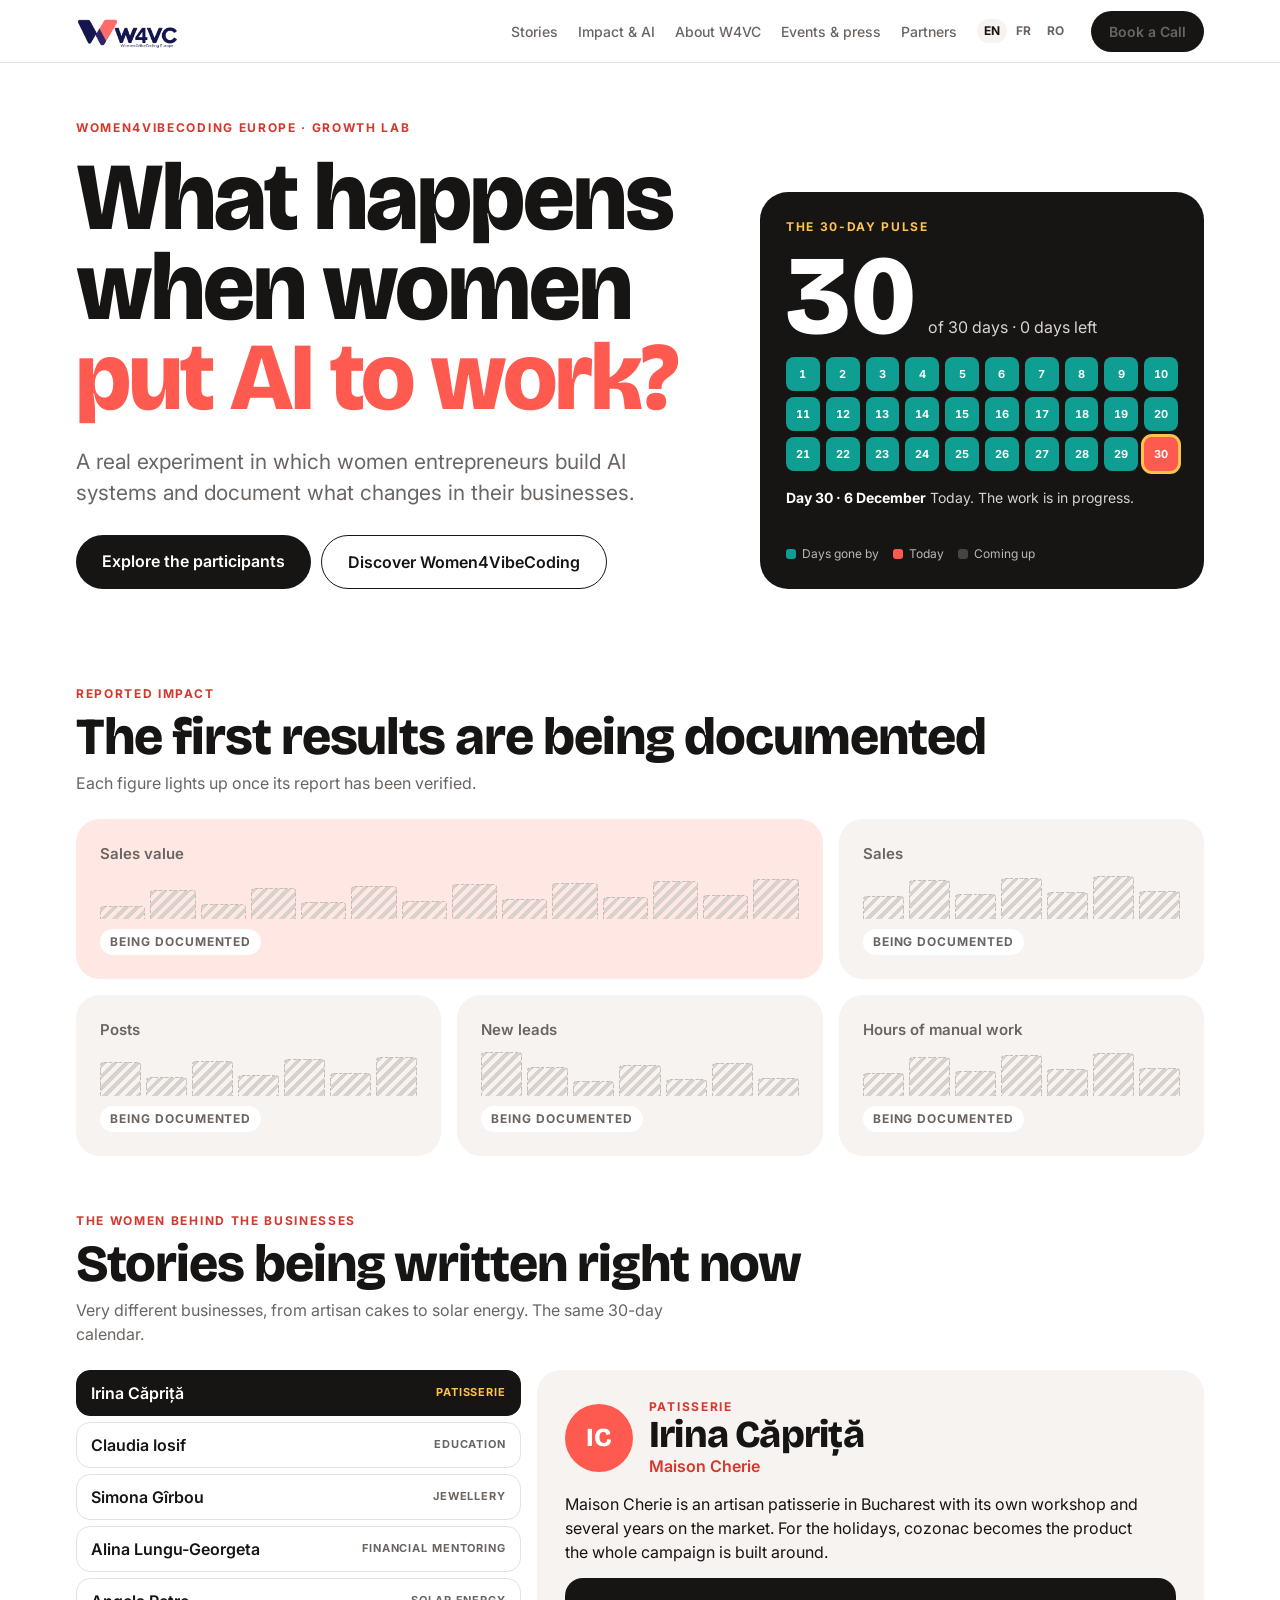
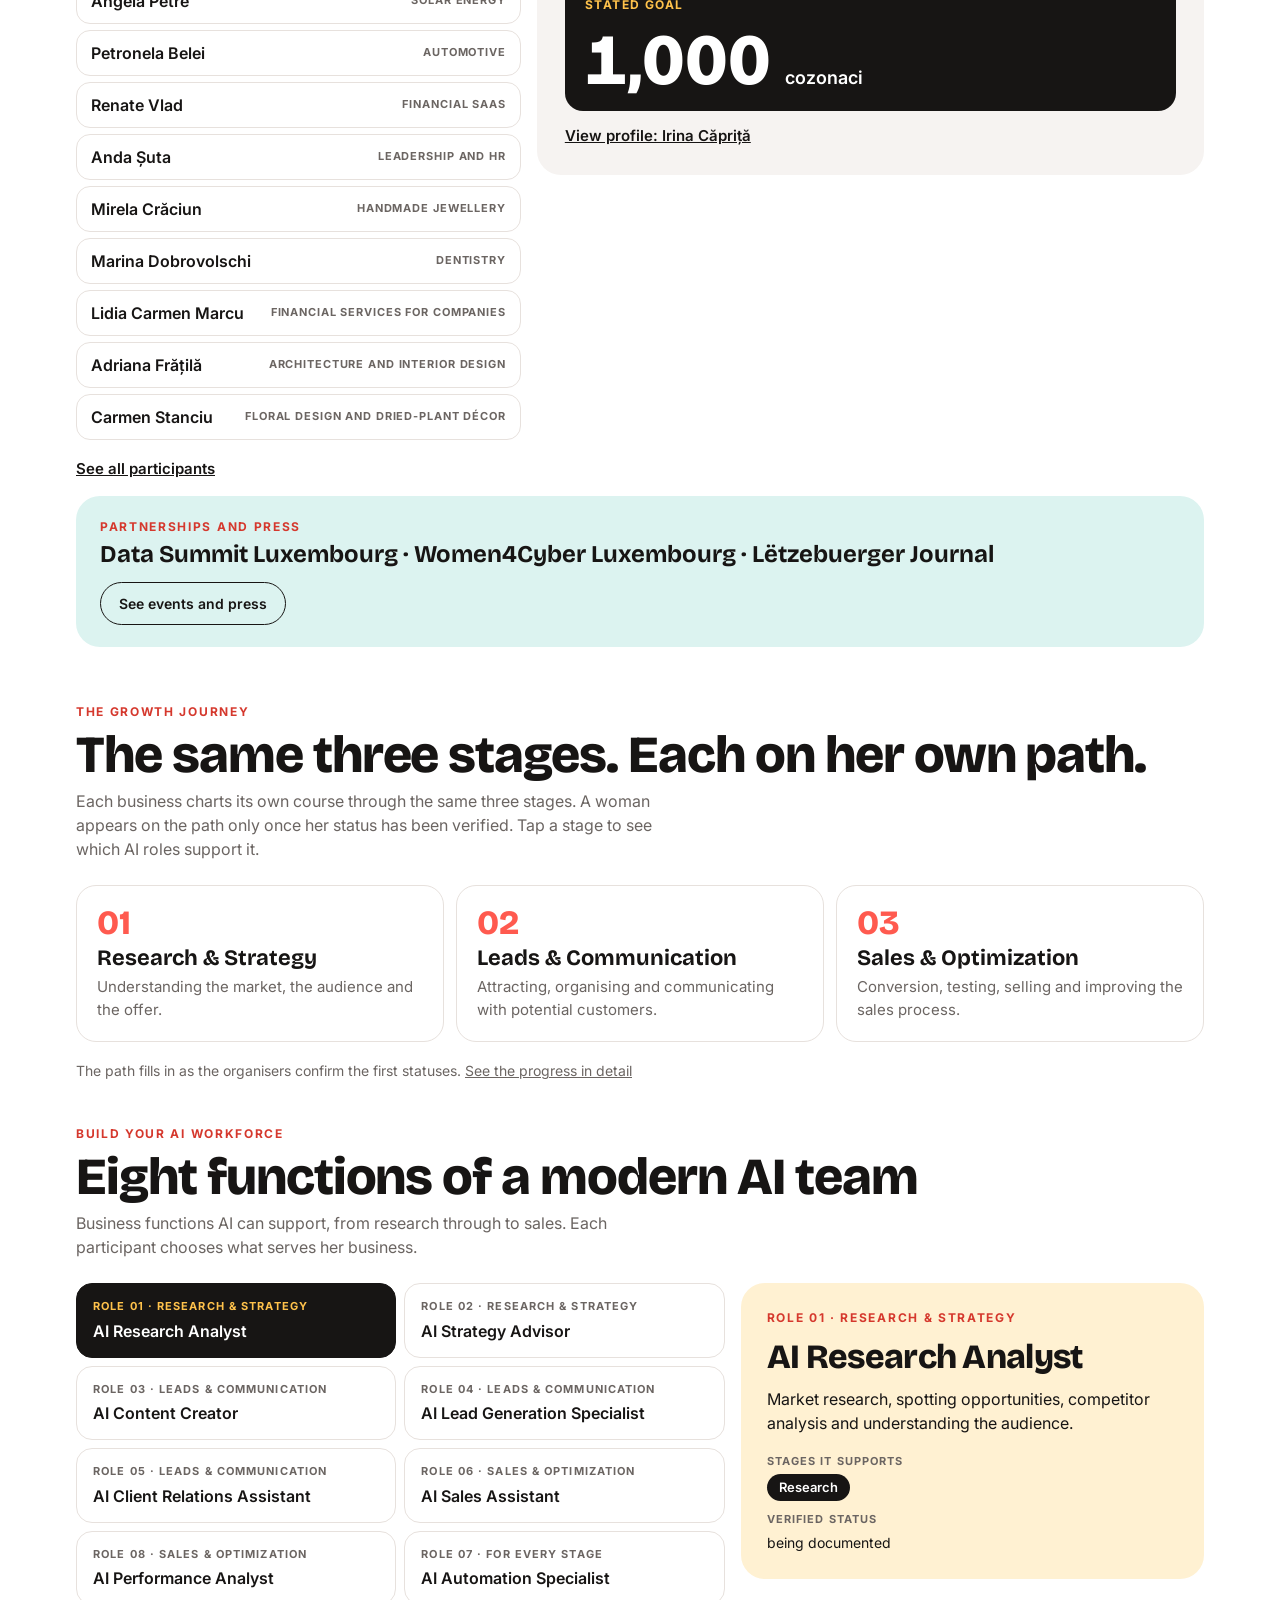
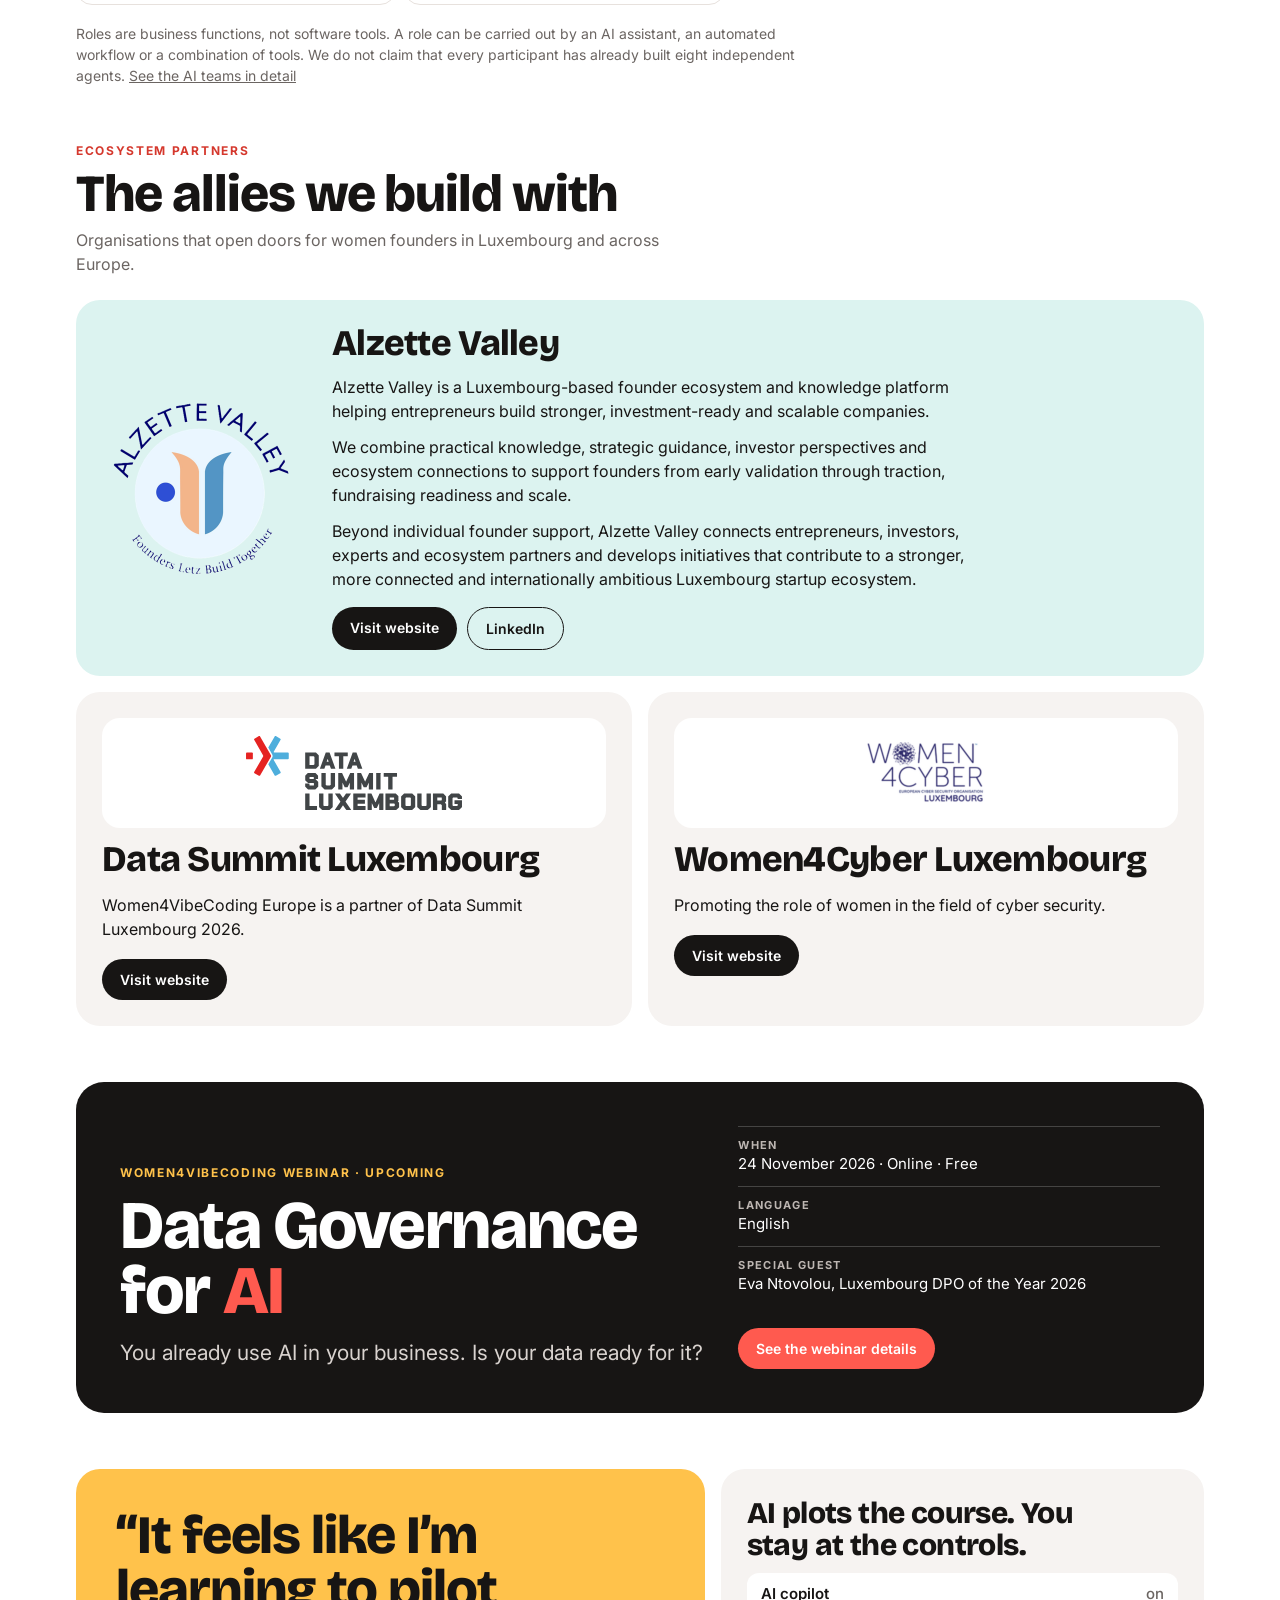
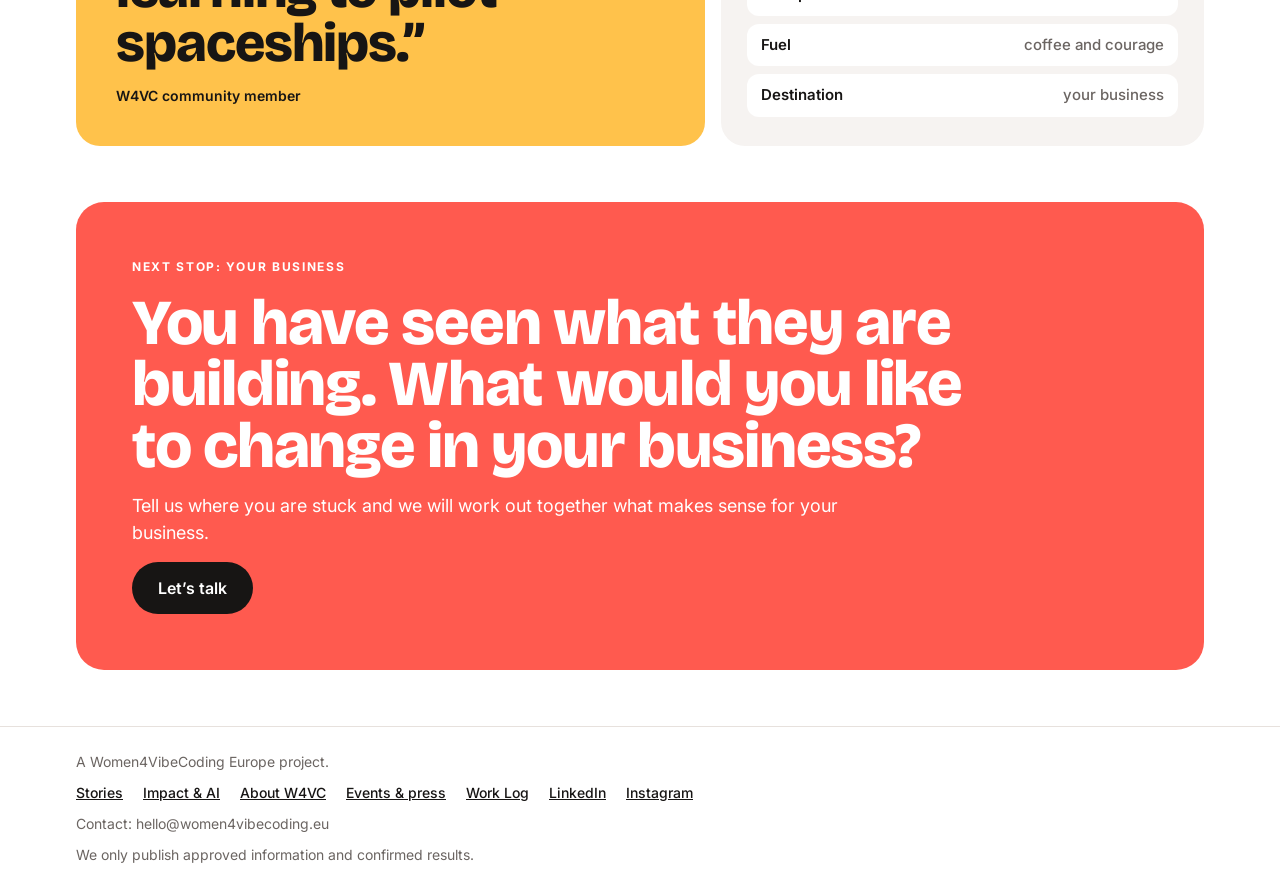
==== commit 5e888c5c: "Add files via upload" ====
--- a/index.html
+++ b/index.html
@@ -130,6 +130,17 @@
 .rcard dd { margin: 0; }
 .fine { color: var(--muted); font-size: 14px; max-width: 80ch; margin-top: 18px; }
 
+.allies { display: grid; grid-template-columns: repeat(2, minmax(0, 1fr)); gap: 16px; }
+.ally { background: var(--paper); border-radius: 24px; padding: 26px; display: grid; gap: 14px; align-content: start; }
+.ally.lead { grid-column: 1 / -1; grid-template-columns: 200px minmax(0, 1fr); gap: 30px; align-items: center; background: var(--teal-tint); }
+.mark { background: #fff; border-radius: 18px; height: 110px; display: grid; place-items: center; padding: 18px; }
+.mark img { max-height: 74px; max-width: 100%; width: auto; display: block; }
+.ally.lead .mark { height: 200px; border-radius: 50%; padding: 10px; background: transparent; }
+.ally.lead .mark img { max-height: 180px; }
+.ally h3 { font-weight: 800; font-size: clamp(24px, 3vw, 36px); line-height: 1.02; }
+.ally p { max-width: 64ch; }
+.ally .row { margin-top: 4px; }
+@media (max-width: 900px) { .allies, .ally.lead { grid-template-columns: 1fr; } .ally.lead .mark { justify-self: start; width: 160px; height: 160px; } .ally.lead .mark img { max-height: 150px; } }
 .event { background: var(--ink); color: #fff; border-radius: 28px; padding: clamp(24px, 4vw, 44px); display: grid; grid-template-columns: minmax(0, 1.4fr) minmax(0, 1fr); gap: 28px; align-items: end; }
 .event .kicker { color: var(--sun); }
 .event h2 { font-weight: 800; font-size: clamp(34px, 5.4vw, 68px); line-height: .95; margin-top: 12px; }
@@ -179,8 +190,8 @@
   <div class="wrap">
     <a href="/"><img src="[data-uri]" alt="W4VC, Women4VibeCoding Europe"></a>
     <nav aria-label="Main">
-      <a href="https://w4vc-growth-lab.onrender.com/en/stories">Stories</a><a href="https://w4vc-growth-lab.onrender.com/en/impact">Impact &amp; AI</a><a href="https://w4vc-growth-lab.onrender.com/en/about">About W4VC</a><a href="https://w4vc-growth-lab.onrender.com/en/events">Events &amp; press</a>
-      <span class="lang"><a href="https://w4vc-growth-lab.onrender.com/ro">ro</a><a href="https://w4vc-growth-lab.onrender.com/en" aria-current="page">en</a><a href="https://w4vc-growth-lab.onrender.com/fr">fr</a></span>
+      <a href="https://w4vc-growth-lab.onrender.com/en/stories">Stories</a><a href="https://w4vc-growth-lab.onrender.com/en/impact">Impact &amp; AI</a><a href="https://w4vc-growth-lab.onrender.com/en/about">About W4VC</a><a href="https://w4vc-growth-lab.onrender.com/en/events">Events &amp; press</a><a href="#partners">Partners</a>
+      <span class="lang"><a href="https://w4vc-growth-lab.onrender.com/en" aria-current="page">en</a><a href="https://w4vc-growth-lab.onrender.com/fr">fr</a><a href="https://w4vc-growth-lab.onrender.com/ro">ro</a></span>
       <a class="cta" href="https://api.leadconnectorhq.com/widget/bookings/call-ai-in-business" target="_blank" rel="noopener">Book a Call</a>
     </nav>
   </div>
@@ -247,6 +258,36 @@
       </div>
     </div>
     <p class="fine">Roles are business functions, not software tools. A role can be carried out by an AI assistant, an automated workflow or a combination of tools. We do not claim that every participant has already built eight independent agents. <a href="https://w4vc-growth-lab.onrender.com/en/impact#workforce" target="_blank" rel="noopener">See the AI teams in detail</a></p>
+  </div>
+</section>
+
+<section id="partners">
+  <div class="wrap">
+    <div class="head"><div class="kicker">Ecosystem partners</div><h2>The allies we build with</h2><p>Organisations that open doors for women founders in Luxembourg and across Europe.</p></div>
+    <div class="allies">
+      <article class="ally lead">
+        <div class="mark"><img src="[data-uri]" alt="Alzette Valley logo"></div>
+        <div style="display:grid;gap:12px">
+          <h3>Alzette Valley</h3>
+          <p>Alzette Valley is a Luxembourg-based founder ecosystem and knowledge platform helping entrepreneurs build stronger, investment-ready and scalable companies.</p>
+          <p>We combine practical knowledge, strategic guidance, investor perspectives and ecosystem connections to support founders from early validation through traction, fundraising readiness and scale.</p>
+          <p>Beyond individual founder support, Alzette Valley connects entrepreneurs, investors, experts and ecosystem partners and develops initiatives that contribute to a stronger, more connected and internationally ambitious Luxembourg startup ecosystem.</p>
+          <div class="row"><a class="cta" href="https://www.alzettevalley.lu/" target="_blank" rel="noopener">Visit website</a><a class="cta alt" href="https://www.linkedin.com/company/alzettevalley" target="_blank" rel="noopener">LinkedIn</a></div>
+        </div>
+      </article>
+      <article class="ally">
+        <div class="mark"><img src="[data-uri]" alt="Data Summit Luxembourg logo"></div>
+        <h3>Data Summit Luxembourg</h3>
+        <p>Women4VibeCoding Europe is a partner of Data Summit Luxembourg 2026.</p>
+        <div class="row"><a class="cta" href="https://datasummit.lu/" target="_blank" rel="noopener">Visit website</a></div>
+      </article>
+      <article class="ally">
+        <div class="mark"><img src="[data-uri]" alt="Women4Cyber Luxembourg logo"></div>
+        <h3>Women4Cyber Luxembourg</h3>
+        <p>Promoting the role of women in the field of cyber security.</p>
+        <div class="row"><a class="cta" href="https://www.womencyberforce.lu/" target="_blank" rel="noopener">Visit website</a></div>
+      </article>
+    </div>
   </div>
 </section>
 
